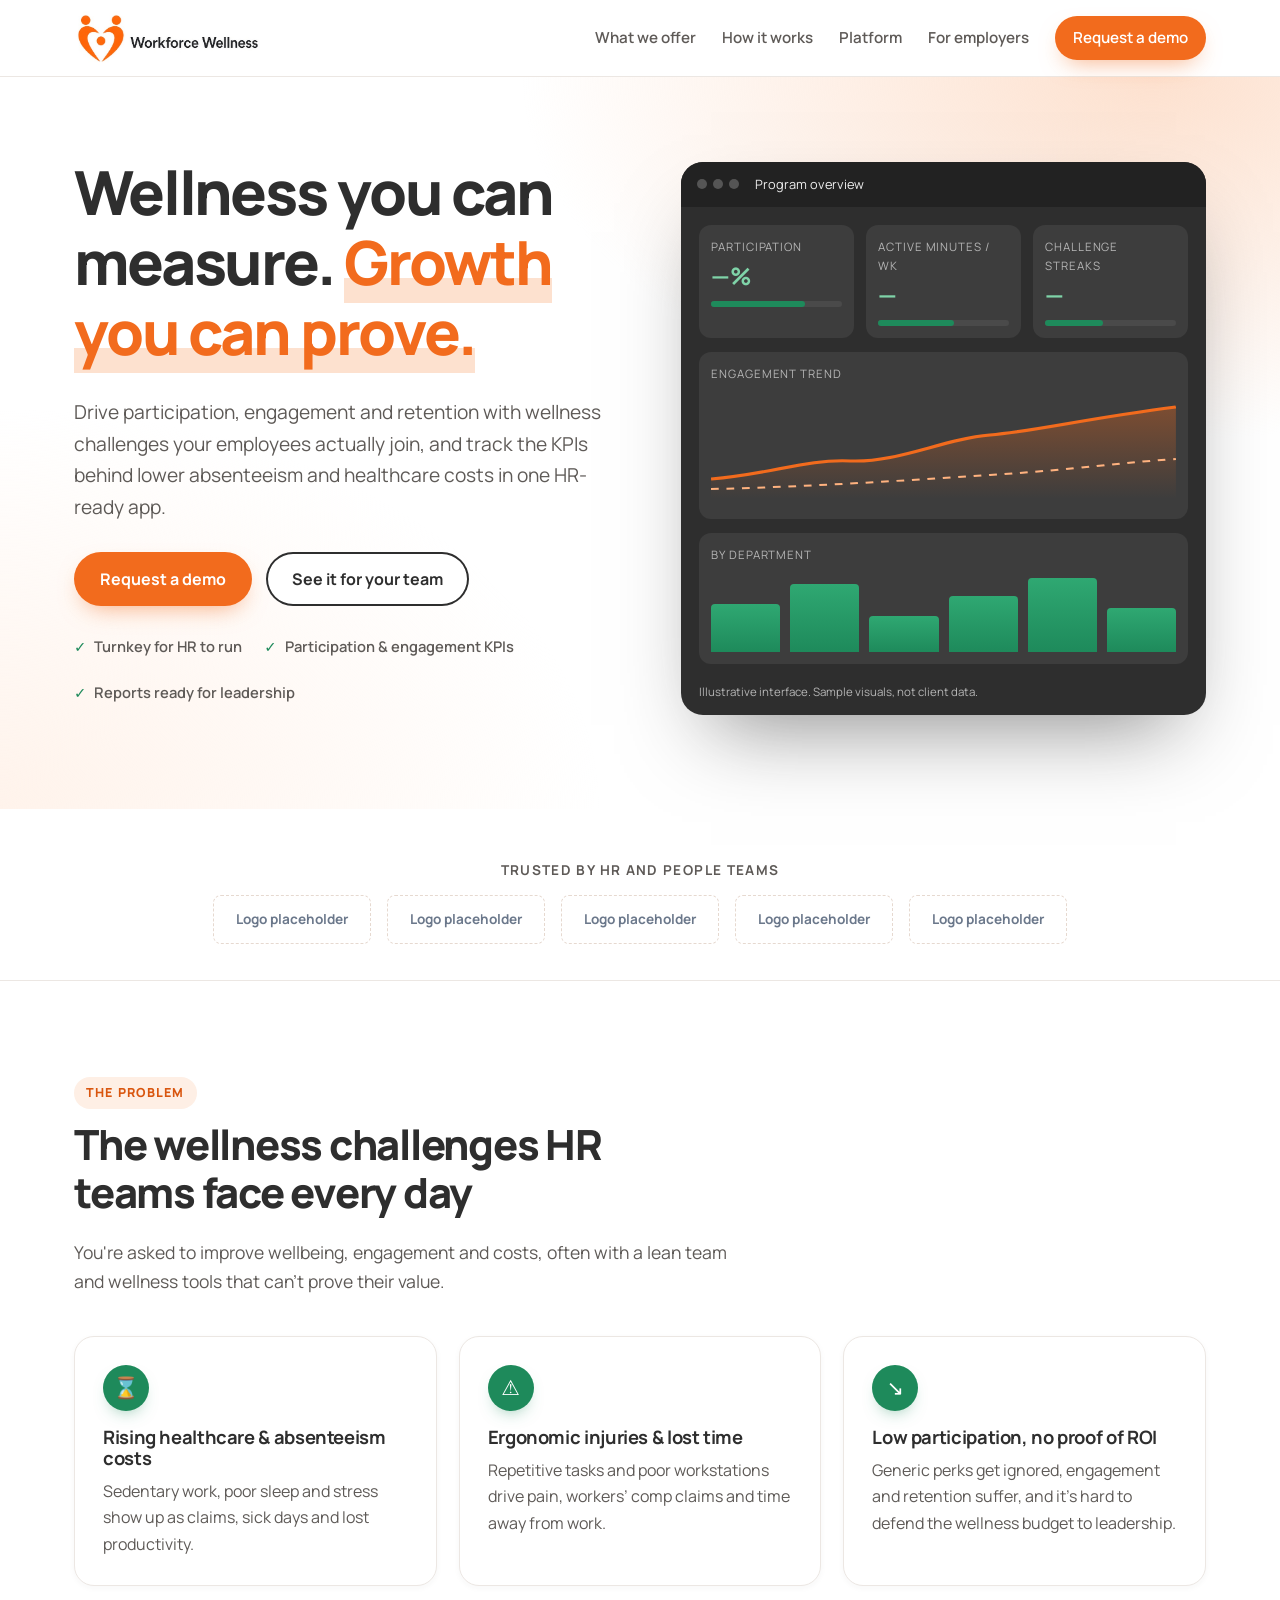
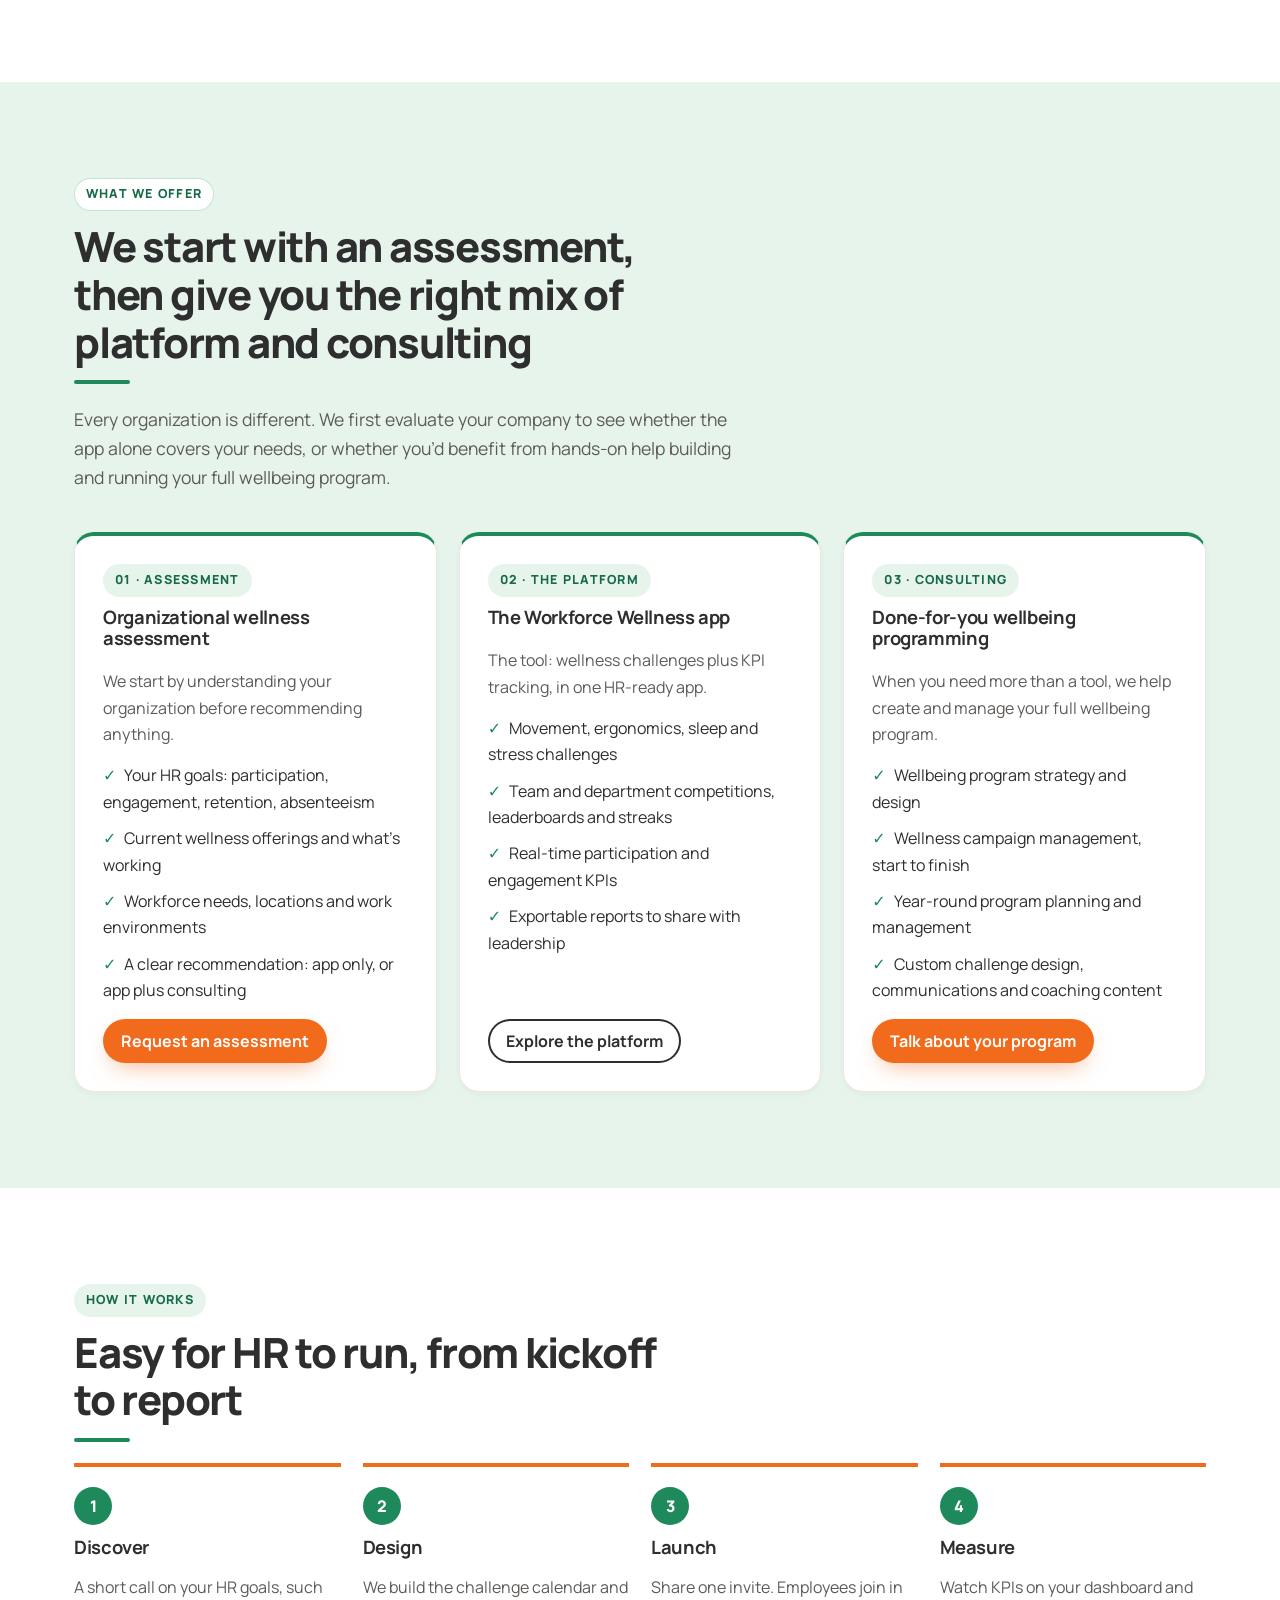
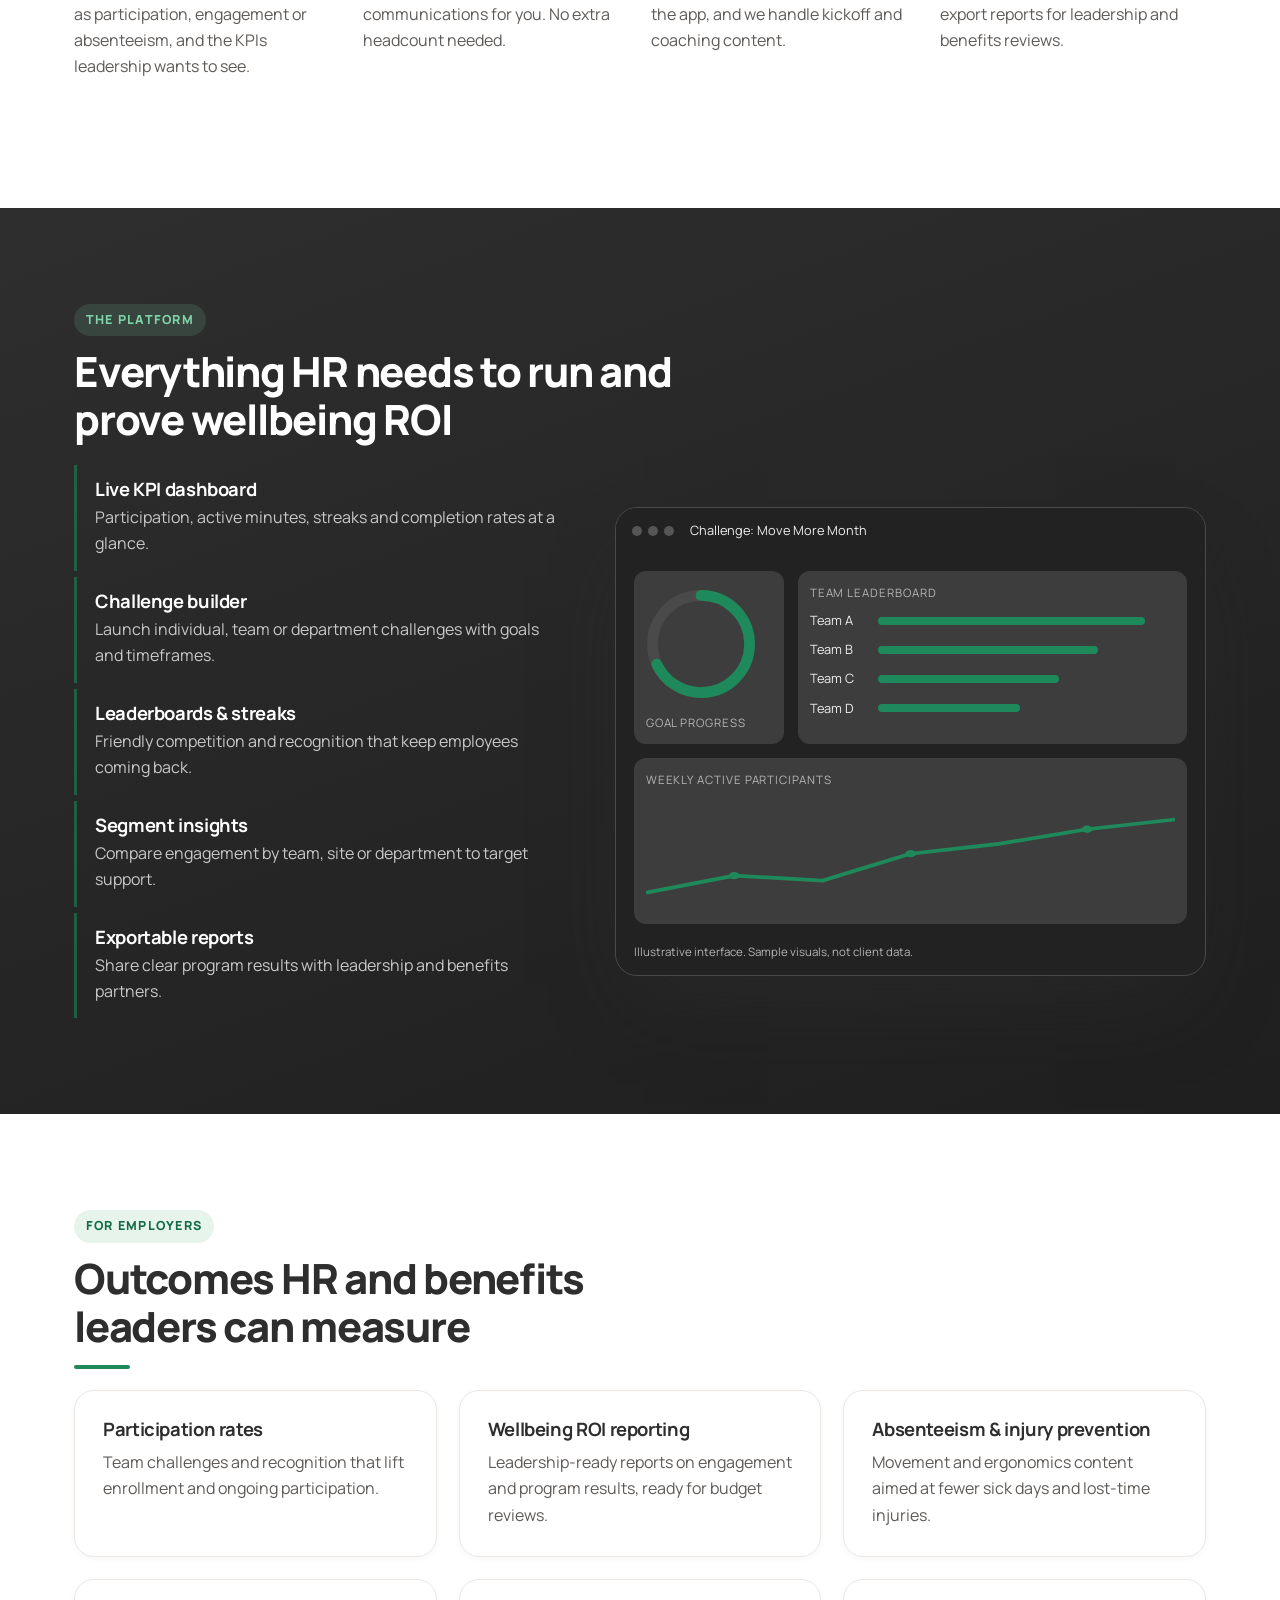
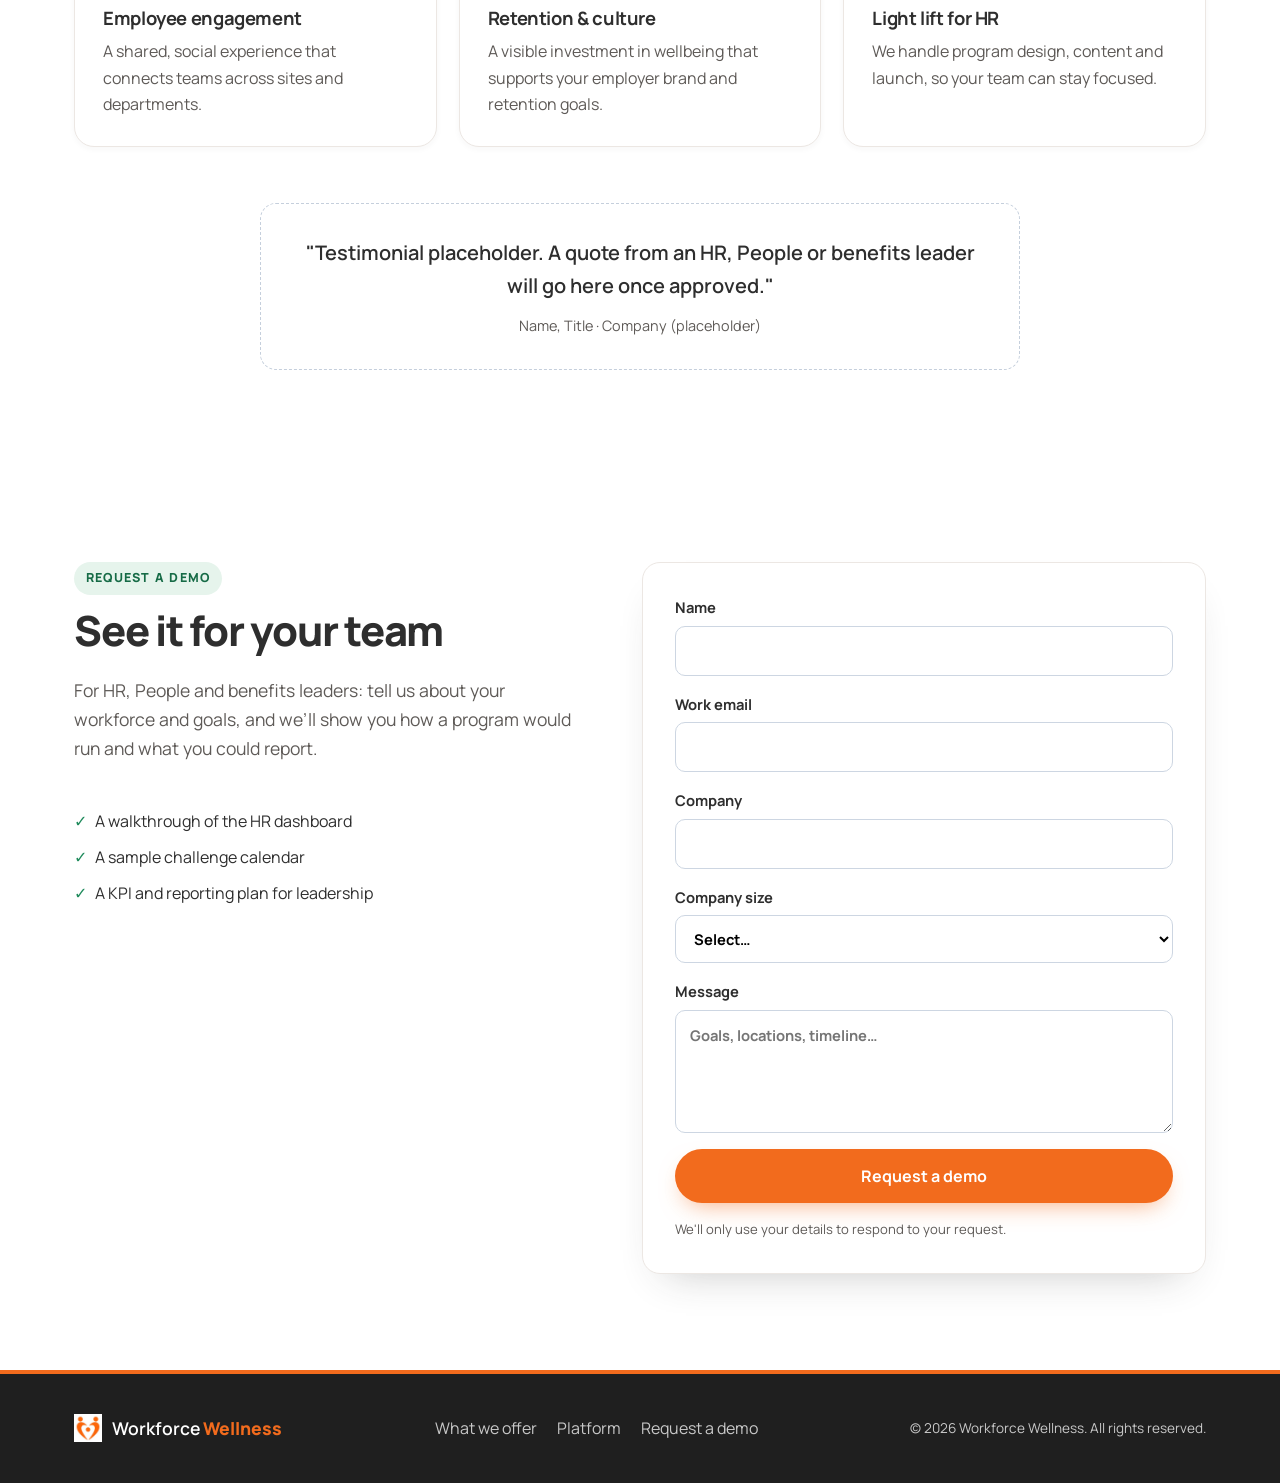
==== index.html @ 91026d78 "Remove 'Built for HR and People teams' text" ====
<!doctype html>
<html lang="en">
<head>
<meta charset="utf-8">
<meta name="robots" content="noindex,nofollow">
<meta name="viewport" content="width=device-width,initial-scale=1">
<title>Workforce Wellness | Corporate Wellness Challenges &amp; KPI Tracking</title>
<meta name="description" content="Wellness challenges that drive participation and engagement, plus an app to report wellbeing ROI to leadership.">
<link rel="canonical" href="https://workforcewellness.co/">
<meta property="og:type" content="website">
<meta property="og:title" content="Workforce Wellness | Corporate Wellness Challenges & KPI Tracking">
<meta property="og:description" content="Drive participation and report wellbeing ROI.">
<meta property="og:url" content="https://workforcewellness.co/">
<meta property="og:image" content="https://workforcewellness.co/img/og.png">
<meta name="twitter:card" content="summary_large_image">
<meta name="theme-color" content="#0B1F3A">
<link rel="icon" href="img/favicon-32.png" sizes="32x32">
<link rel="apple-touch-icon" href="img/ww-icon-512.png">
<link rel="preload" href="fonts/Manrope-var.woff2" as="font" type="font/woff2" crossorigin>
<link rel="stylesheet" href="css/style.css">
<script type="application/ld+json">{"@context":"https://schema.org","@type":"Organization","name":"Workforce Wellness","url":"https://workforcewellness.co/"}</script>
</head>
<body>
<a class="skip" href="#main">Skip to content</a>
<header class="nav">
  <div class="wrap nav-in">
    <a href="#top" class="brand" aria-label="Workforce Wellness home"><img class="brand-logo" src="img/ww-logo-horizontal.png" alt="Workforce Wellness" width="587" height="169"></a>
    <button class="menu-btn" aria-expanded="false" aria-controls="menu">Menu</button>
    <nav id="menu" aria-label="Primary">
      <a href="#solution">What we offer</a><a href="#how">How it works</a><a href="#platform">Platform</a><a href="#employers">For employers</a>
      <a href="#demo" class="btn btn-sm">Request a demo</a>
    </nav>
  </div>
</header>
<main id="main">
<section class="hero" id="top">
  <div class="wrap hero-in">
    <div>
      <h1>Wellness you can measure. <span>Growth you can prove.</span></h1>
      <p class="lead">Drive participation, engagement and retention with wellness challenges your employees actually join, and track the KPIs behind lower absenteeism and healthcare costs in one HR-ready app.</p>
      <div class="ctas"><a href="#demo" class="btn">Request a demo</a><a href="#platform" class="btn btn-ghost">See it for your team</a></div>
      <ul class="ticks"><li>Turnkey for HR to run</li><li>Participation &amp; engagement KPIs</li><li>Reports ready for leadership</li></ul>
    </div>
    <div class="mock" aria-hidden="true">
      <div class="mock-bar"><i></i><i></i><i></i><span>Program overview</span></div>
      <div class="mock-body">
        <div class="kpis">
          <div class="kpi"><small>Participation</small><strong>—%</strong><div class="meter"><b style="width:72%"></b></div></div>
          <div class="kpi"><small>Active minutes / wk</small><strong>—</strong><div class="meter"><b style="width:58%"></b></div></div>
          <div class="kpi"><small>Challenge streaks</small><strong>—</strong><div class="meter"><b style="width:44%"></b></div></div>
        </div>
        <div class="chart"><small>Engagement trend</small>
          <svg viewBox="0 0 300 110" preserveAspectRatio="none"><defs><linearGradient id="g" x1="0" x2="0" y1="0" y2="1"><stop offset="0" stop-color="#F26B1D" stop-opacity=".35"/><stop offset="1" stop-color="#F26B1D" stop-opacity="0"/></linearGradient></defs><path d="M0 90 C40 85 60 70 90 72 S150 50 180 46 240 30 300 18 V110 H0Z" fill="url(#g)"/><path d="M0 90 C40 85 60 70 90 72 S150 50 180 46 240 30 300 18" fill="none" stroke="#F26B1D" stroke-width="3"/><path d="M0 100 C60 98 120 92 180 86 S260 74 300 70" fill="none" stroke="#FFB27F" stroke-width="2" stroke-dasharray="5 5"/></svg>
        </div>
        <div class="bars"><small>By department</small><div><b style="height:60%"></b><b style="height:85%"></b><b style="height:45%"></b><b style="height:70%"></b><b style="height:92%"></b><b style="height:55%"></b></div></div>
      </div>
      <p class="mock-note">Illustrative interface. Sample visuals, not client data.</p>
    </div>
  </div>
</section>

<section class="logos" aria-label="Customer logos (placeholder)">
  <div class="wrap"><p>Trusted by HR and People teams</p>
    <ul><li>Logo placeholder</li><li>Logo placeholder</li><li>Logo placeholder</li><li>Logo placeholder</li><li>Logo placeholder</li></ul>
  </div>
</section>

<section class="sec" id="problem">
  <div class="wrap">
    <p class="eyebrow">The problem</p>
    <h2>The wellness challenges HR teams face every day</h2>
    <p class="sub">You're asked to improve wellbeing, engagement and costs, often with a lean team and wellness tools that can't prove their value.</p>
    <div class="grid3">
      <article class="card"><div class="ic" aria-hidden="true">⌛</div><h3>Rising healthcare &amp; absenteeism costs</h3><p>Sedentary work, poor sleep and stress show up as claims, sick days and lost productivity.</p></article>
      <article class="card"><div class="ic" aria-hidden="true">⚠</div><h3>Ergonomic injuries &amp; lost time</h3><p>Repetitive tasks and poor workstations drive pain, workers’ comp claims and time away from work.</p></article>
      <article class="card"><div class="ic" aria-hidden="true">↘</div><h3>Low participation, no proof of ROI</h3><p>Generic perks get ignored, engagement and retention suffer, and it’s hard to defend the wellness budget to leadership.</p></article>
    </div>
  </div>
</section>

<section class="sec alt" id="solution">
  <div class="wrap">
    <p class="eyebrow">What we offer</p>
    <h2>We start with an assessment, then give you the right mix of platform and consulting</h2>
    <p class="sub">Every organization is different. We first evaluate your company to see whether the app alone covers your needs, or whether you’d benefit from hands-on help building and running your full wellbeing program.</p>
    <div class="grid3 offer">
      <article class="card"><p class="eyebrow">01 &middot; Assessment</p><h3>Organizational wellness assessment</h3><p>We start by understanding your organization before recommending anything.</p><ul class="list"><li>Your HR goals: participation, engagement, retention, absenteeism</li><li>Current wellness offerings and what’s working</li><li>Workforce needs, locations and work environments</li><li>A clear recommendation: app only, or app plus consulting</li></ul><a href="#demo" class="btn btn-sm">Request an assessment</a></article>
      <article class="card"><p class="eyebrow">02 &middot; The platform</p><h3>The Workforce Wellness app</h3><p>The tool: wellness challenges plus KPI tracking, in one HR-ready app.</p><ul class="list"><li>Movement, ergonomics, sleep and stress challenges</li><li>Team and department competitions, leaderboards and streaks</li><li>Real-time participation and engagement KPIs</li><li>Exportable reports to share with leadership</li></ul><a href="#platform" class="btn btn-ghost btn-sm">Explore the platform</a></article>
      <article class="card"><p class="eyebrow">03 &middot; Consulting</p><h3>Done-for-you wellbeing programming</h3><p>When you need more than a tool, we help create and manage your full wellbeing program.</p><ul class="list"><li>Wellbeing program strategy and design</li><li>Wellness campaign management, start to finish</li><li>Year-round program planning and management</li><li>Custom challenge design, communications and coaching content</li></ul><a href="#demo" class="btn btn-sm">Talk about your program</a></article>
    </div>
  </div>
</section>

<section class="sec" id="how">
  <div class="wrap">
    <p class="eyebrow">How it works</p>
    <h2>Easy for HR to run, from kickoff to report</h2>
    <ol class="steps">
      <li><span>1</span><h3>Discover</h3><p>A short call on your HR goals, such as participation, engagement or absenteeism, and the KPIs leadership wants to see.</p></li>
      <li><span>2</span><h3>Design</h3><p>We build the challenge calendar and communications for you. No extra headcount needed.</p></li>
      <li><span>3</span><h3>Launch</h3><p>Share one invite. Employees join in the app, and we handle kickoff and coaching content.</p></li>
      <li><span>4</span><h3>Measure</h3><p>Watch KPIs on your dashboard and export reports for leadership and benefits reviews.</p></li>
    </ol>
  </div>
</section>

<section class="sec dark" id="platform">
  <div class="wrap">
    <p class="eyebrow">The platform</p>
    <h2>Everything HR needs to run and prove wellbeing ROI</h2>
    <div class="feat">
      <div class="feat-list">
        <article><h3>Live KPI dashboard</h3><p>Participation, active minutes, streaks and completion rates at a glance.</p></article>
        <article><h3>Challenge builder</h3><p>Launch individual, team or department challenges with goals and timeframes.</p></article>
        <article><h3>Leaderboards &amp; streaks</h3><p>Friendly competition and recognition that keep employees coming back.</p></article>
        <article><h3>Segment insights</h3><p>Compare engagement by team, site or department to target support.</p></article>
        <article><h3>Exportable reports</h3><p>Share clear program results with leadership and benefits partners.</p></article>
      </div>
      <div class="mock mock-lg" aria-hidden="true">
        <div class="mock-bar"><i></i><i></i><i></i><span>Challenge: Move More Month</span></div>
        <div class="mock-body">
          <div class="ring-row">
            <div class="ring"><svg viewBox="0 0 36 36"><circle cx="18" cy="18" r="15.9" fill="none" stroke="#4A4A4A" stroke-width="3.5"/><circle cx="18" cy="18" r="15.9" fill="none" stroke="#1E8A5B" stroke-width="3.5" stroke-dasharray="68 100" transform="rotate(-90 18 18)" stroke-linecap="round"/></svg><small>Goal progress</small></div>
            <div class="lb"><small>Team leaderboard</small>
              <div class="lb-r"><span>Team A</span><b style="width:90%"></b></div>
              <div class="lb-r"><span>Team B</span><b style="width:74%"></b></div>
              <div class="lb-r"><span>Team C</span><b style="width:61%"></b></div>
              <div class="lb-r"><span>Team D</span><b style="width:48%"></b></div>
            </div>
          </div>
          <div class="chart"><small>Weekly active participants</small>
            <svg viewBox="0 0 300 90" preserveAspectRatio="none"><path d="M0 80 L50 66 L100 70 L150 48 L200 40 L250 28 L300 20" fill="none" stroke="#1E8A5B" stroke-width="3"/><g fill="#1E8A5B"><circle cx="50" cy="66" r="3"/><circle cx="150" cy="48" r="3"/><circle cx="250" cy="28" r="3"/></g></svg>
          </div>
        </div>
        <p class="mock-note">Illustrative interface. Sample visuals, not client data.</p>
      </div>
    </div>
  </div>
</section>

<section class="sec" id="employers">
  <div class="wrap">
    <p class="eyebrow">For employers</p>
    <h2>Outcomes HR and benefits leaders can measure</h2>
    <div class="grid3">
      <article class="card"><h3>Participation rates</h3><p>Team challenges and recognition that lift enrollment and ongoing participation.</p></article>
      <article class="card"><h3>Wellbeing ROI reporting</h3><p>Leadership-ready reports on engagement and program results, ready for budget reviews.</p></article>
      <article class="card"><h3>Absenteeism &amp; injury prevention</h3><p>Movement and ergonomics content aimed at fewer sick days and lost-time injuries.</p></article>
      <article class="card"><h3>Employee engagement</h3><p>A shared, social experience that connects teams across sites and departments.</p></article>
      <article class="card"><h3>Retention &amp; culture</h3><p>A visible investment in wellbeing that supports your employer brand and retention goals.</p></article>
      <article class="card"><h3>Light lift for HR</h3><p>We handle program design, content and launch, so your team can stay focused.</p></article>
    </div>
    <figure class="quote">
      <blockquote>"Testimonial placeholder. A quote from an HR, People or benefits leader will go here once approved."</blockquote>
      <figcaption>Name, Title · Company (placeholder)</figcaption>
    </figure>
  </div>
</section>

<section class="sec" id="demo">
  <div class="wrap split">
    <div>
      <p class="eyebrow">Request a demo</p>
      <h2>See it for your team</h2>
      <p class="sub">For HR, People and benefits leaders: tell us about your workforce and goals, and we’ll show you how a program would run and what you could report.</p>
      <ul class="list"><li>A walkthrough of the HR dashboard</li><li>A sample challenge calendar</li><li>A KPI and reporting plan for leadership</li></ul>
    </div>
    <form class="form" action="https://formsubmit.co/workforcewellness.co@gmail.com" method="POST">
      <input type="hidden" name="_subject" value="Workforce Wellness demo request">
      <input type="hidden" name="_template" value="table">
      <input type="hidden" name="_next" value="https://workforcewellness.co/thanks.html">
      <input type="hidden" name="_captcha" value="true">
      <input type="text" name="_honey" class="hp" tabindex="-1" autocomplete="off" aria-hidden="true">
      <label>Name<input name="name" required autocomplete="name"></label>
      <label>Work email<input type="email" name="email" required autocomplete="email"></label>
      <label>Company<input name="company" required autocomplete="organization"></label>
      <label>Company size<select name="company_size" required>
        <option value="">Select…</option><option>1–249 employees</option><option>250–999 employees</option><option>1,000–4,999 employees</option><option>5,000–9,999 employees</option><option>10,000+ employees</option></select></label>
      <label>Message<textarea name="message" rows="4" placeholder="Goals, locations, timeline…"></textarea></label>
      <button class="btn" type="submit">Request a demo</button>
      <p class="fine">We'll only use your details to respond to your request.</p>
    </form>
  </div>
</section>
</main>
<footer class="foot">
  <div class="wrap foot-in">
    <a href="#top" class="brand"><img src="img/ww-icon-512.png" alt="" width="28" height="28"><span>Workforce<b>Wellness</b></span></a>
    <nav aria-label="Footer"><a href="#solution">What we offer</a><a href="#platform">Platform</a><a href="#demo">Request a demo</a></nav>
    <p>© 2026 Workforce Wellness. All rights reserved.</p>
  </div>
</footer>
<script src="js/main.js" defer></script>
</body>
</html>
---- css/style.css ----
@font-face{font-family:"Manrope";src:url("../fonts/Manrope-var.woff2") format("woff2");font-weight:200 800;font-display:swap}
:root{--navy:#2E2E2E;--navy2:#3D3D3D;--green:#F26B1D;--green-d:#D9560F;--ink:#2E2E2E;--mut:#5A6678;--bg:#F6F8FB;--line:#E3E8EF}
*{box-sizing:border-box}html{scroll-behavior:smooth;scroll-padding-top:80px}
body{margin:0;font:16px/1.65 Manrope,system-ui,sans-serif;color:var(--ink);background:#fff}
img{max-width:100%;height:auto;display:block}a{color:inherit}
h1,h2,h3{line-height:1.15;letter-spacing:-.02em;margin:0 0 .5em}
h1{font-size:clamp(2.3rem,5vw,3.8rem);font-weight:800}h1 span{color:var(--green-d)}
h2{font-size:clamp(1.8rem,3.4vw,2.6rem);font-weight:800;max-width:22ch}h3{font-size:1.15rem;font-weight:700}
.wrap{max-width:1180px;margin:0 auto;padding:0 24px}
.skip{position:absolute;left:-999px}.skip:focus{left:12px;top:12px;z-index:99;background:#fff;padding:8px}
:focus-visible{outline:3px solid var(--green);outline-offset:2px}
.draft{background:#FFE58A;color:#3a2e00;text-align:center;font-size:.85rem;font-weight:700;padding:6px}
.nav{position:sticky;top:0;z-index:50;background:rgba(255,255,255,.92);backdrop-filter:blur(8px);border-bottom:1px solid var(--line)}
.nav-in{display:flex;align-items:center;justify-content:space-between;height:68px}
.brand{display:flex;gap:10px;align-items:center;text-decoration:none;font-weight:600;font-size:1.1rem}.brand b{color:var(--green-d);font-weight:800;margin-left:2px}
nav#menu{display:flex;gap:26px;align-items:center}nav#menu a{text-decoration:none;font-weight:600;font-size:.95rem;color:var(--mut)}nav#menu a:hover{color:var(--navy)}
nav#menu a.btn{color:#fff}
.menu-btn{display:none;border:1px solid var(--line);background:#fff;border-radius:8px;padding:8px 14px;font:inherit;font-weight:700}
.btn{display:inline-block;background:var(--navy);color:#fff;text-decoration:none;font-weight:700;padding:14px 26px;border-radius:10px;border:0;cursor:pointer;font:inherit;font-weight:700;transition:transform .2s,background .2s}
.btn:hover{background:var(--navy2);transform:translateY(-1px)}.btn-sm{padding:9px 18px}
.btn-ghost{background:transparent;color:var(--navy);box-shadow:inset 0 0 0 2px var(--line)}.btn-ghost:hover{background:var(--bg)}
.eyebrow{text-transform:uppercase;letter-spacing:.14em;font-size:.78rem;font-weight:800;color:var(--green-d);margin:0 0 12px}
.lead{font-size:1.2rem;color:var(--mut);max-width:52ch}.sub{font-size:1.1rem;color:var(--mut);max-width:62ch;margin-bottom:40px}
.hero{background:radial-gradient(1000px 500px at 85% 10%,#FEEFE5,transparent),linear-gradient(#fff,var(--bg));padding:80px 0 90px}
.hero-in{display:grid;grid-template-columns:1.05fr 1fr;gap:56px;align-items:center}
.ctas{display:flex;gap:14px;flex-wrap:wrap;margin:28px 0}
.ticks{list-style:none;padding:0;display:flex;gap:22px;flex-wrap:wrap;color:var(--mut);font-size:.92rem;font-weight:600}
.ticks li::before,.list li::before{content:"✓";color:var(--green-d);font-weight:800;margin-right:8px}
.mock{background:var(--navy);border-radius:18px;box-shadow:0 30px 60px -20px rgba(46,46,46,.45);color:#EDEDED;overflow:hidden}
.mock-bar{display:flex;gap:6px;align-items:center;padding:12px 16px;background:#222222;font-size:.8rem}.mock-bar i{width:10px;height:10px;border-radius:50%;background:#555555}.mock-bar span{margin-left:10px}
.mock-body{padding:18px;display:grid;gap:14px}.mock small{font-size:.72rem;text-transform:uppercase;letter-spacing:.08em;color:#B5B5B5;display:block}
.kpis{display:grid;grid-template-columns:repeat(3,1fr);gap:12px}.kpi,.chart,.bars,.lb,.ring{background:var(--navy2);border-radius:12px;padding:12px}
.kpi strong{font-size:1.5rem;color:#fff;display:block}.meter{height:6px;background:#4A4A4A;border-radius:4px;margin-top:6px}.meter b{display:block;height:100%;background:var(--green);border-radius:4px}
.chart svg{width:100%;height:110px;margin-top:6px}
.bars>div{display:flex;align-items:flex-end;gap:10px;height:80px;margin-top:8px}.bars b{flex:1;background:linear-gradient(var(--green),#C24E0E);border-radius:4px 4px 0 0}
.mock-note{font-size:.72rem;color:#B5B5B5;margin:0;padding:0 18px 14px}
.logos{padding:36px 0;border-bottom:1px solid var(--line)}.logos p{text-align:center;color:var(--mut);font-size:.85rem;font-weight:700;text-transform:uppercase;letter-spacing:.1em}
.logos ul{list-style:none;padding:0;display:flex;justify-content:center;gap:16px;flex-wrap:wrap;margin:0}.logos li{border:1.5px dashed #c5cfdc;color:#6b788b;border-radius:8px;padding:12px 22px;font-size:.85rem;font-weight:700}
.sec{padding:96px 0}.alt{background:var(--bg)}.dark{background:var(--navy);color:#F2F2F2}.dark .eyebrow{color:var(--green)}.dark h2{color:#fff}
.grid3{display:grid;grid-template-columns:repeat(3,1fr);gap:22px}
.card{background:#fff;border:1px solid var(--line);border-radius:16px;padding:28px;box-shadow:0 2px 6px rgba(46,46,46,.04)}.card p{color:var(--mut);margin:0}
.ic{width:46px;height:46px;border-radius:12px;background:#FEEFE5;color:var(--green-d);display:grid;place-items:center;font-size:1.3rem;margin-bottom:16px}
.split{display:grid;grid-template-columns:1fr 1.1fr;gap:56px;align-items:start}
.duo{display:grid;gap:20px}.list{list-style:none;padding:0;margin:0}.list li{padding:5px 0}
.steps{list-style:none;padding:0;display:grid;grid-template-columns:repeat(4,1fr);gap:22px;counter-reset:s}
.steps li{border-top:3px solid var(--green);padding-top:20px}.steps span{display:inline-grid;place-items:center;width:38px;height:38px;border-radius:50%;background:var(--navy);color:#fff;font-weight:800;margin-bottom:12px}.steps p{color:var(--mut)}
.feat{display:grid;grid-template-columns:1fr 1.2fr;gap:48px;align-items:center}
.feat-list{display:grid;gap:6px}.feat-list article{padding:14px 0 14px 18px;border-left:3px solid #4A4A4A}.feat-list article:hover{border-color:var(--green)}.feat-list h3{color:#fff;margin:0 0 4px}.feat-list p{margin:0;color:#C8C8C8}
.mock-lg{background:#222222;border:1px solid #4A4A4A}
.ring-row{display:grid;grid-template-columns:150px 1fr;gap:14px}.ring svg{width:100%;max-width:110px;margin:6px auto}
.lb-r{display:grid;grid-template-columns:60px 1fr;gap:8px;align-items:center;font-size:.8rem;margin-top:8px}.lb-r b{height:8px;background:var(--green);border-radius:4px;display:block}
.quote{margin:56px auto 0;max-width:760px;text-align:center;border:1.5px dashed #c5cfdc;border-radius:16px;padding:32px}
.quote blockquote{margin:0 0 12px;font-size:1.25rem;font-weight:600}.quote figcaption{color:var(--mut);font-size:.9rem}
.about{display:grid;grid-template-columns:380px 1fr;gap:56px;align-items:center}.about img{border-radius:18px;box-shadow:0 20px 40px -20px rgba(46,46,46,.4)}
.role{font-weight:700;color:var(--green-d)}
.creds{list-style:none;padding:0;display:flex;flex-wrap:wrap;gap:8px;margin-top:20px}.creds li{background:#fff;border:1px solid var(--line);border-radius:999px;padding:6px 14px;font-size:.82rem;font-weight:700;color:var(--navy)}
.form{background:#fff;border:1px solid var(--line);border-radius:18px;padding:32px;display:grid;gap:16px;box-shadow:0 20px 40px -24px rgba(46,46,46,.3)}
.form label{display:grid;gap:6px;font-weight:700;font-size:.92rem}
.form input,.form select,.form textarea{font:inherit;padding:12px 14px;border:1.5px solid #cdd6e2;border-radius:10px;background:#fff}
.form input:focus,.form select:focus,.form textarea:focus{border-color:var(--green-d);outline:none;box-shadow:0 0 0 3px rgba(242,107,29,.25)}
.hp{position:absolute;left:-9999px}.fine{font-size:.82rem;color:var(--mut);margin:0}
.foot{background:#222222;color:#C8C8C8;padding:40px 0}.foot-in{display:flex;flex-wrap:wrap;gap:24px;justify-content:space-between;align-items:center}
.foot .brand{color:#fff}.foot .brand b{color:var(--green)}.foot nav{display:flex;gap:20px}.foot nav a{text-decoration:none}.foot p{margin:0;font-size:.85rem}
@media (max-width:960px){.hero-in,.split,.feat,.about{grid-template-columns:1fr}.grid3{grid-template-columns:1fr 1fr}.steps{grid-template-columns:1fr 1fr}.about img{max-width:340px}
.menu-btn{display:block}nav#menu{display:none;position:absolute;top:68px;left:0;right:0;background:#fff;flex-direction:column;padding:20px;border-bottom:1px solid var(--line)}nav#menu.open{display:flex}}
@media (max-width:600px){.grid3,.steps{grid-template-columns:1fr}.sec{padding:68px 0}.hero{padding:52px 0 64px}.kpis{grid-template-columns:1fr 1fr 1fr}.kpi strong{font-size:1.1rem}.ring-row{grid-template-columns:1fr}}
@media (prefers-reduced-motion:reduce){html{scroll-behavior:auto}*{transition:none!important;animation:none!important}}
#solution .duo{margin-top:28px}@media(min-width:820px){#solution .duo{grid-template-columns:1fr 1fr}}
#solution .duo .card{display:flex;flex-direction:column;gap:10px}#solution .duo .card .btn{align-self:flex-start;margin-top:auto}
#solution .duo .card .eyebrow{margin:0}
#solution .offer{margin-top:28px}#solution .offer .card{display:flex;flex-direction:column;gap:10px}#solution .offer .card .btn{align-self:flex-start;margin-top:auto}#solution .offer .card .eyebrow{margin:0}
.brand-logo{height:44px;width:auto;max-width:60vw}@media(max-width:600px){.brand-logo{height:36px}}
/* ---- Rebrand preview: orange + charcoal + white ---- */
:root{--line:#ECE7E3;--bg:#FBF8F6;--mut:#5E5A57}
h1{letter-spacing:-.035em}h1 span{color:var(--green);background:linear-gradient(transparent 70%,#FDE1CF 70%)}
h2{letter-spacing:-.03em}
.nav{background:rgba(255,255,255,.96);border-bottom:1px solid var(--line)}.nav-in{height:76px}
nav#menu a:hover{color:var(--green-d)}
.btn{background:var(--green);border-radius:999px;box-shadow:0 10px 24px -10px rgba(242,107,29,.6)}
.btn:hover{background:var(--green-d)}
.btn-ghost{background:#fff;color:var(--navy);box-shadow:inset 0 0 0 2px var(--navy)}.btn-ghost:hover{background:var(--navy);color:#fff}
.eyebrow{display:inline-block;background:#FEEFE5;color:var(--green-d);padding:6px 12px;border-radius:999px;letter-spacing:.1em}
.dark .eyebrow{background:rgba(242,107,29,.15);color:#FF9A5C}
.hero{background:radial-gradient(900px 520px at 90% 0%,#FDE1CF,transparent 70%),radial-gradient(600px 400px at 0% 100%,#FFF3EB,transparent),#fff}
.mock{border-radius:22px;box-shadow:0 40px 80px -30px rgba(46,46,46,.55)}
.card{border-radius:20px;border-color:var(--line);transition:transform .2s,box-shadow .2s}
.card:hover{transform:translateY(-3px);box-shadow:0 20px 40px -24px rgba(242,107,29,.45);border-color:#F8C7A8}
.ic{border-radius:50%;background:var(--green);color:#fff}
.steps li{border-top:4px solid var(--green)}.steps span{background:var(--green)}
.dark{background:linear-gradient(160deg,#2E2E2E,#1F1F1F)}
.alt{background:var(--bg)}
.logos li{border-color:#E6D9D0}
.foot{background:#1F1F1F;border-top:4px solid var(--green)}
.brand-logo{height:54px}@media(max-width:600px){.brand-logo{height:42px}}
/* Secondary accent: green #1E8A5B (positive/progress cues). Orange remains primary. */
:root{--ok:#1E8A5B;--ok-d:#166B46;--ok-l:#E6F4EC}
.ticks li::before,.list li::before{color:var(--ok)}
.meter b{background:var(--ok)}
.bars b{background:linear-gradient(#2FA872,var(--ok))}
.lb-r b{background:var(--ok)}
.kpi strong{color:#7FD3A8}
#solution .ic{background:var(--ok);color:#fff}
.feat-list article:hover{border-color:var(--ok)}
#demo .eyebrow{background:var(--ok-l);color:var(--ok-d)}
#demo .list li::before,#demo .ticks li::before{color:var(--ok)}
/* Green pass 2: stronger secondary presence. Orange still leads all CTAs. */
#solution{background:var(--ok-l)}
#solution .card{border-top:4px solid var(--ok)}
#solution>.wrap>.eyebrow,#how .eyebrow,#employers .eyebrow{background:#fff;color:var(--ok-d);box-shadow:inset 0 0 0 1px rgba(30,138,91,.25)}
#how .eyebrow,#employers .eyebrow{background:var(--ok-l);box-shadow:none}
#solution .card .eyebrow{background:var(--ok-l);color:var(--ok-d)}
#solution h2::after,#how h2::after,#employers h2::after{content:"";display:block;width:56px;height:4px;border-radius:2px;background:var(--ok);margin-top:14px}
#platform .eyebrow{background:rgba(127,211,168,.14);color:#7FD3A8}
.btn-ghost:hover{border-color:var(--ok);color:var(--ok-d)}
#platform .btn-ghost:hover{color:#7FD3A8}
main p a:not(.btn),footer a:not(.btn){text-decoration-color:var(--ok);text-underline-offset:3px}
main p a:not(.btn):hover,footer a:not(.btn):hover{color:var(--ok-d)}
#solution .offer .card .eyebrow{align-self:flex-start}
/* green icons */
.ic,#solution .ic{background:var(--ok);color:#fff;box-shadow:0 8px 18px -10px rgba(30,138,91,.7)}
.steps span{background:var(--ok);color:#fff}
.feat-list article{border-left-color:rgba(30,138,91,.55)}
svg.icon,.icon{color:var(--ok);fill:currentColor}
/* Green pass 4: every interactive state turns green. Resting look unchanged. */
a,button,.btn,.card,nav#menu a,.menu-btn{transition:background-color .22s ease,color .22s ease,border-color .22s ease,box-shadow .22s ease,transform .22s ease,text-decoration-color .22s ease}
.btn:hover,.btn:focus-visible{background:var(--ok);color:#fff;box-shadow:0 12px 28px -10px rgba(30,138,91,.65);transform:translateY(-1px)}
.btn:active{background:var(--ok-d);color:#fff;transform:translateY(0);box-shadow:0 6px 14px -8px rgba(30,138,91,.7)}
.btn-ghost:hover,.btn-ghost:focus-visible{background:#fff;color:var(--ok);box-shadow:inset 0 0 0 2px var(--ok),0 10px 24px -14px rgba(30,138,91,.5)}
.btn-ghost:active{background:var(--ok-l);color:var(--ok-d);box-shadow:inset 0 0 0 2px var(--ok-d)}
#platform .btn-ghost:hover,#platform .btn-ghost:focus-visible{background:transparent;color:#7FD3A8;box-shadow:inset 0 0 0 2px #7FD3A8}
nav#menu a:not(.btn):hover,nav#menu a:not(.btn):focus-visible{color:var(--ok)}
nav#menu a:not(.btn):active{color:var(--ok-d)}
a:not(.btn):hover,a:not(.btn):focus-visible{color:var(--ok);text-decoration-color:var(--ok)}
a:not(.btn):active{color:var(--ok-d)}
.foot a:not(.btn):hover,.dark a:not(.btn):hover{color:#7FD3A8}
.menu-btn:hover,.menu-btn:focus-visible{color:var(--ok);border-color:var(--ok)}
.card:hover,.card:focus-within{border-color:var(--ok);box-shadow:0 20px 40px -24px rgba(30,138,91,.45)}
.form input:focus,.form select:focus,.form textarea:focus{border-color:var(--ok);box-shadow:0 0 0 3px rgba(30,138,91,.22)}
:focus-visible{outline-color:var(--ok)}
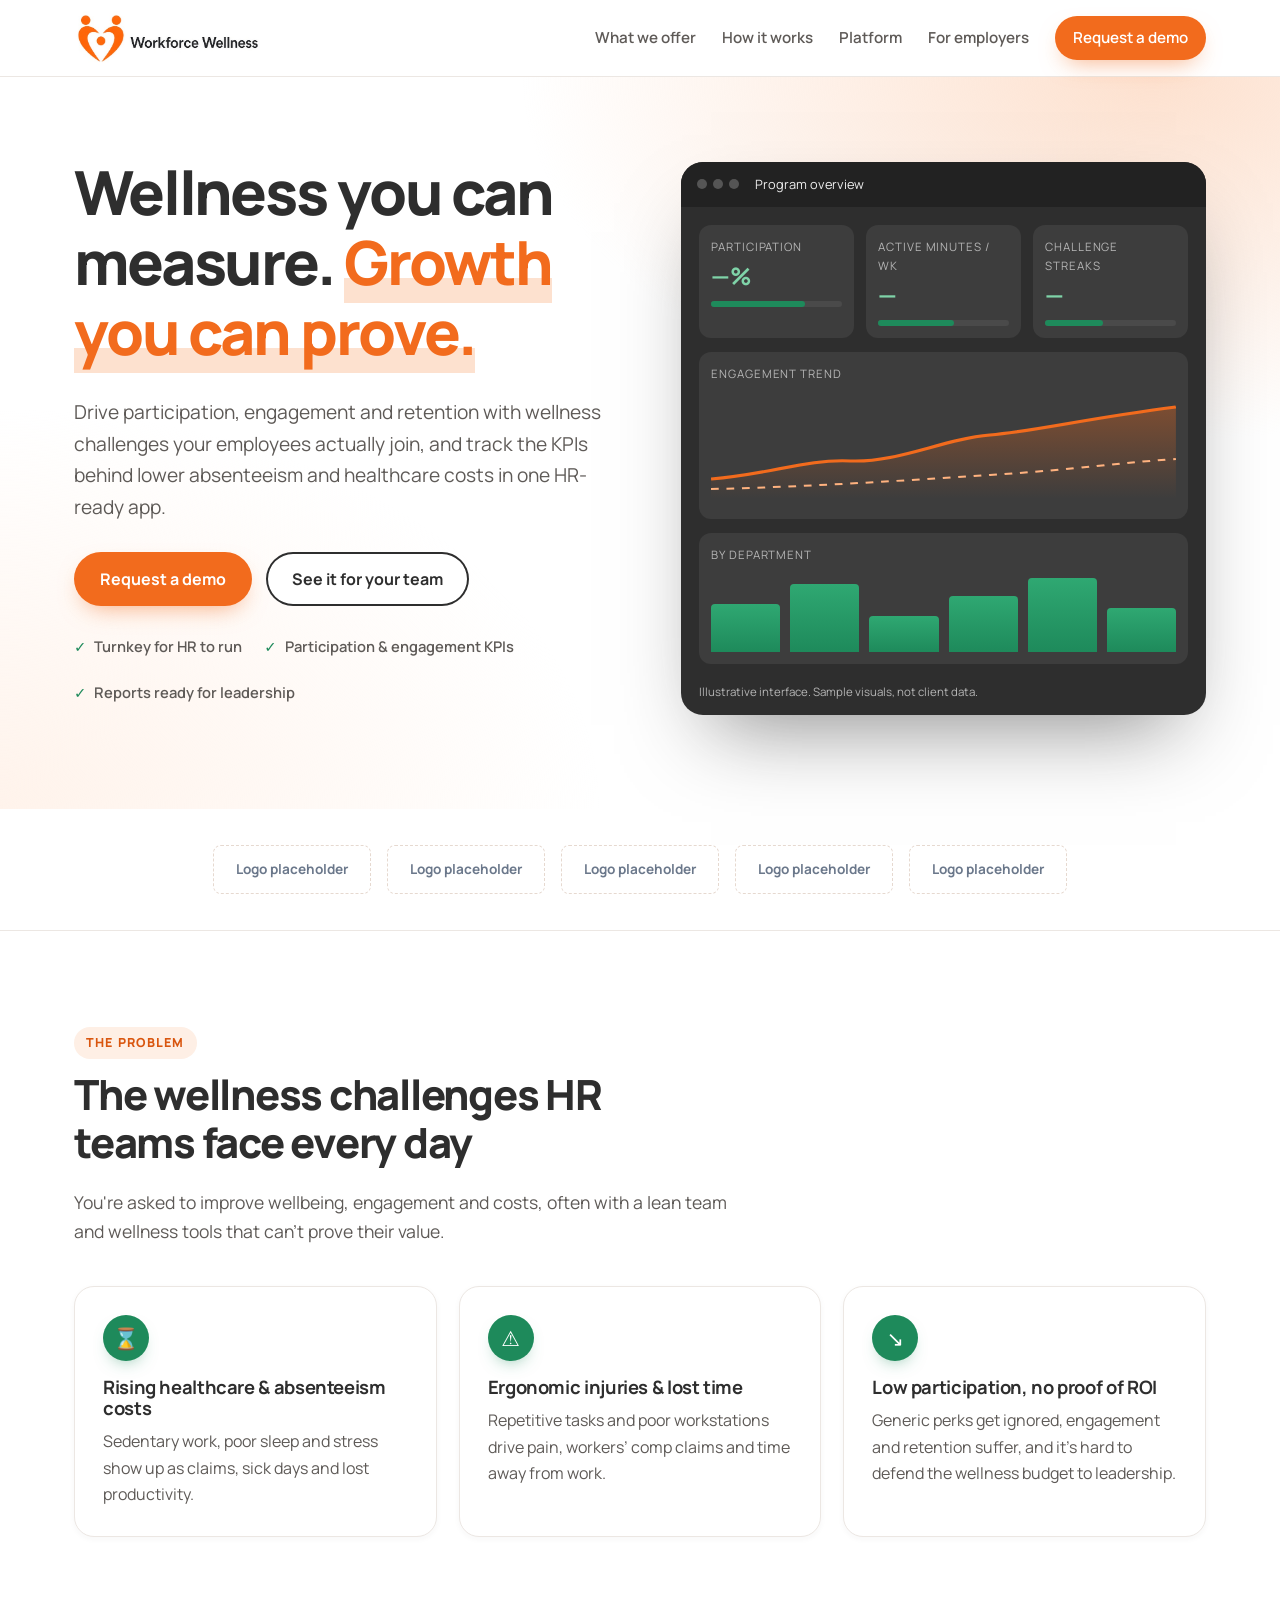
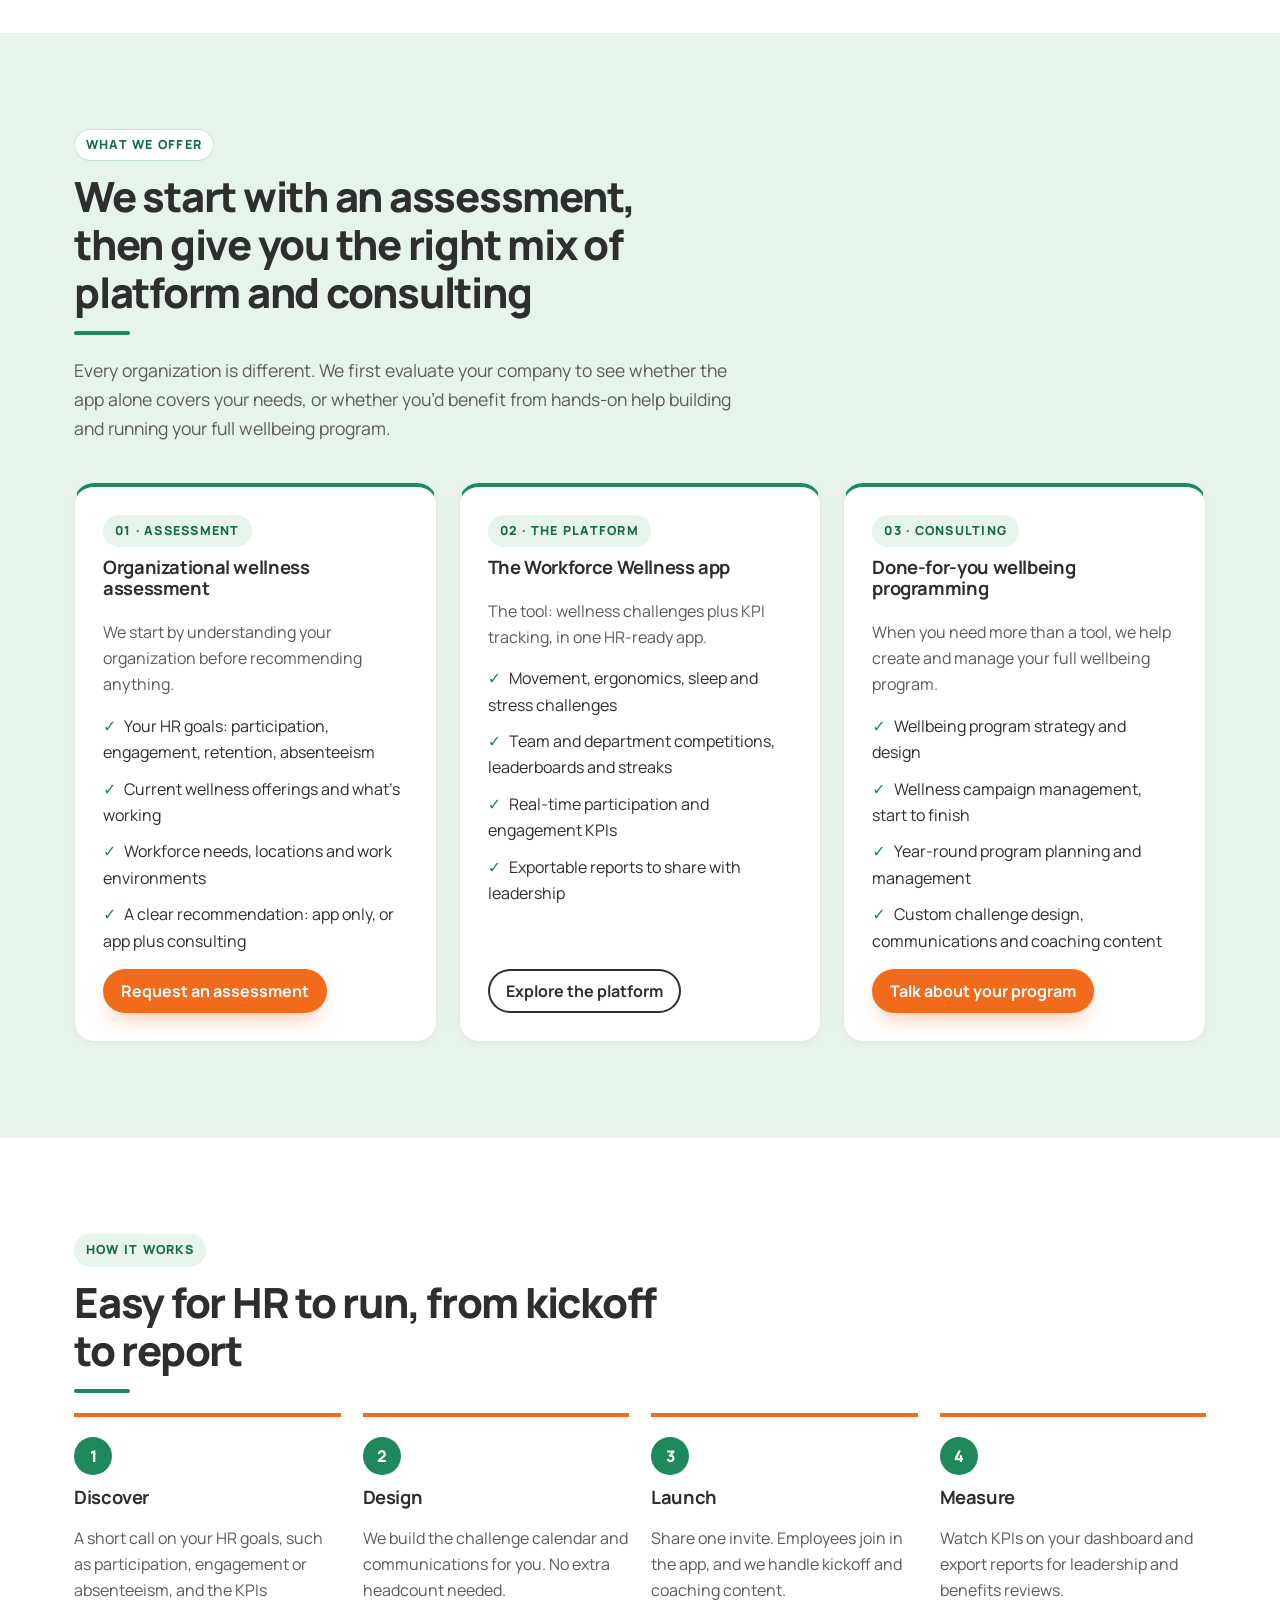
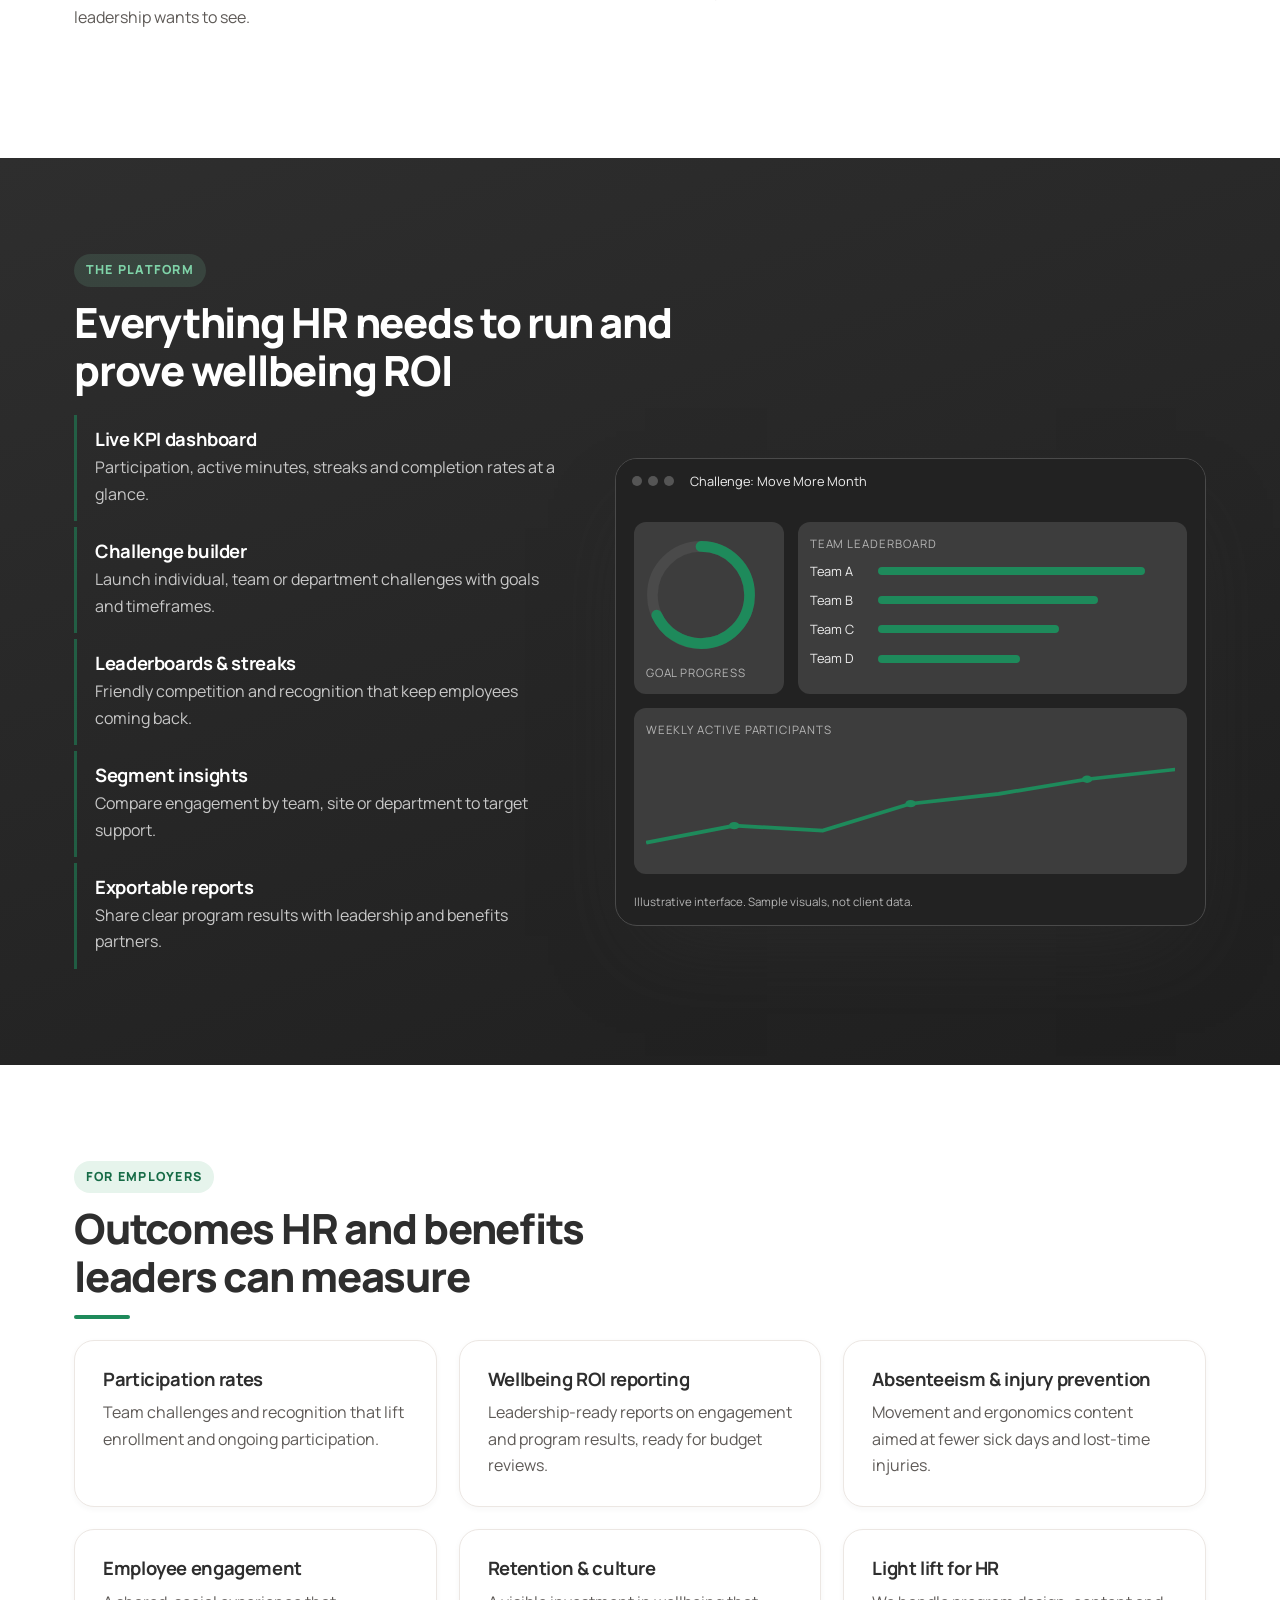
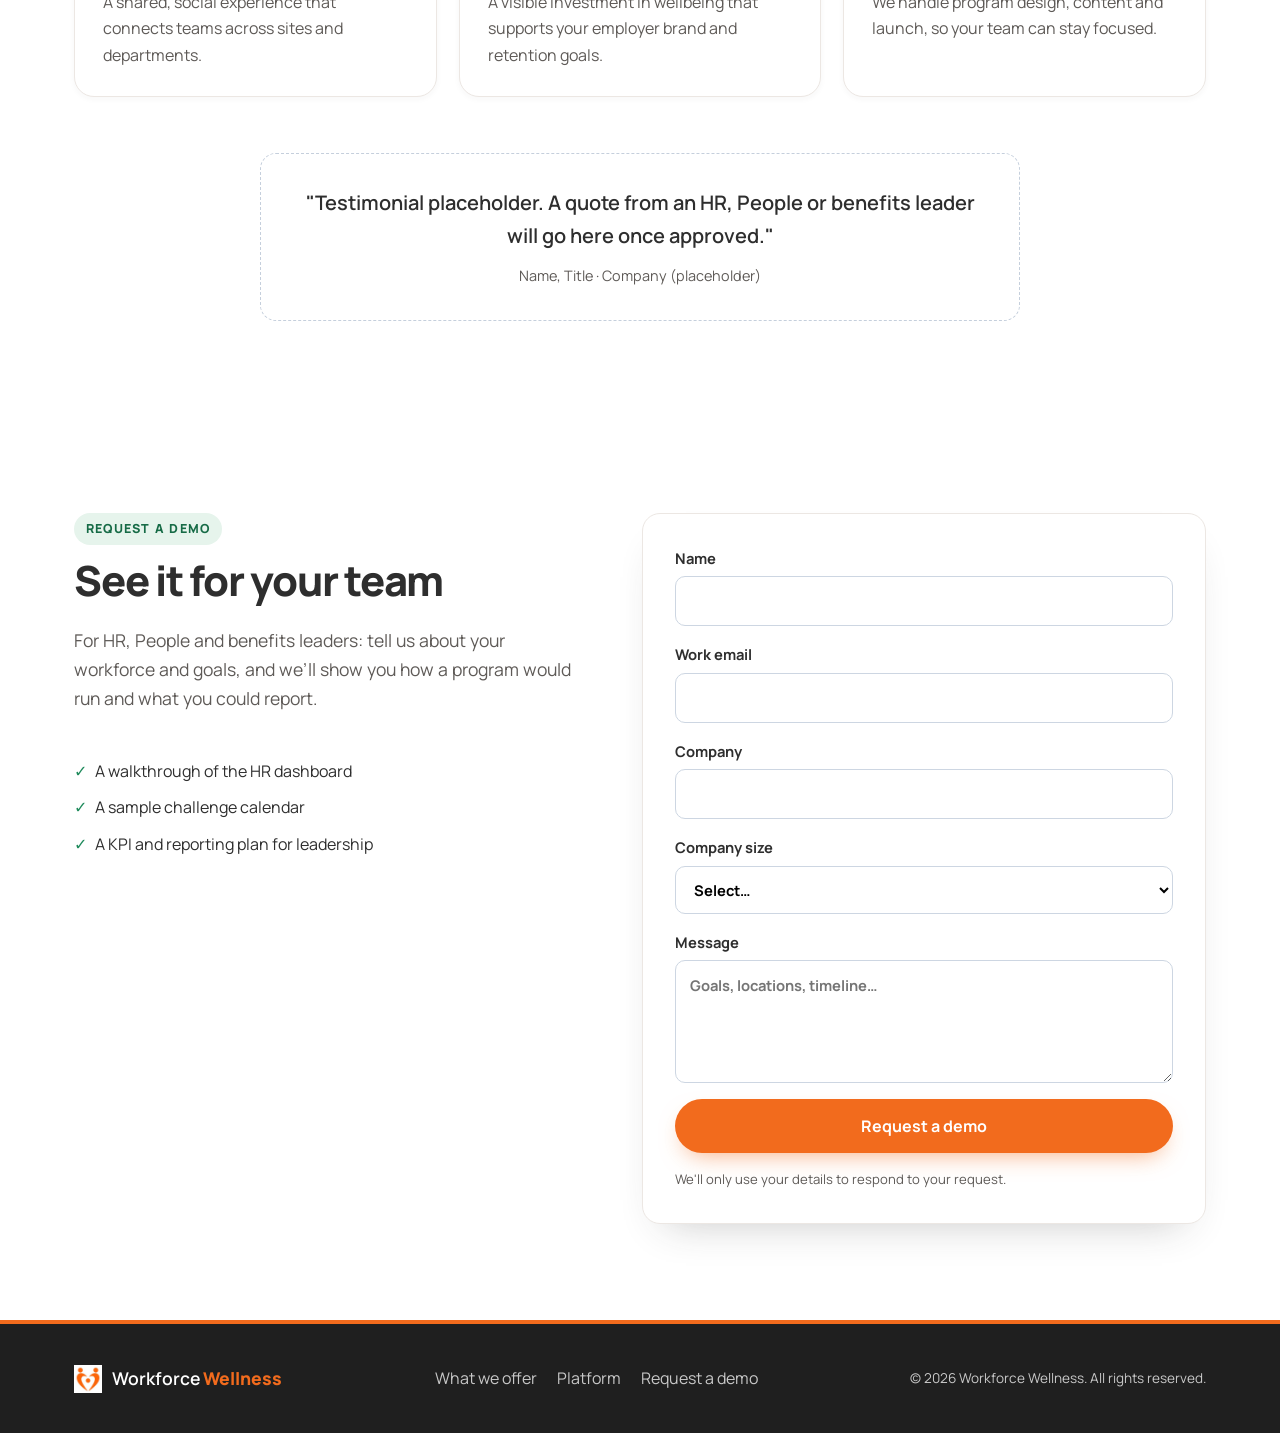
==== commit a1978250: "Remove 'Trusted by HR and People teams' label from logo strip" ====
--- a/index.html
+++ b/index.html
@@ -60,7 +60,7 @@
 </section>
 
 <section class="logos" aria-label="Customer logos (placeholder)">
-  <div class="wrap"><p>Trusted by HR and People teams</p>
+  <div class="wrap">
     <ul><li>Logo placeholder</li><li>Logo placeholder</li><li>Logo placeholder</li><li>Logo placeholder</li><li>Logo placeholder</li></ul>
   </div>
 </section>
--- a/css/style.css
+++ b/css/style.css
@@ -34,7 +34,7 @@
 .chart svg{width:100%;height:110px;margin-top:6px}
 .bars>div{display:flex;align-items:flex-end;gap:10px;height:80px;margin-top:8px}.bars b{flex:1;background:linear-gradient(var(--green),#C24E0E);border-radius:4px 4px 0 0}
 .mock-note{font-size:.72rem;color:#B5B5B5;margin:0;padding:0 18px 14px}
-.logos{padding:36px 0;border-bottom:1px solid var(--line)}.logos p{text-align:center;color:var(--mut);font-size:.85rem;font-weight:700;text-transform:uppercase;letter-spacing:.1em}
+.logos{padding:36px 0;border-bottom:1px solid var(--line)}
 .logos ul{list-style:none;padding:0;display:flex;justify-content:center;gap:16px;flex-wrap:wrap;margin:0}.logos li{border:1.5px dashed #c5cfdc;color:#6b788b;border-radius:8px;padding:12px 22px;font-size:.85rem;font-weight:700}
 .sec{padding:96px 0}.alt{background:var(--bg)}.dark{background:var(--navy);color:#F2F2F2}.dark .eyebrow{color:var(--green)}.dark h2{color:#fff}
 .grid3{display:grid;grid-template-columns:repeat(3,1fr);gap:22px}
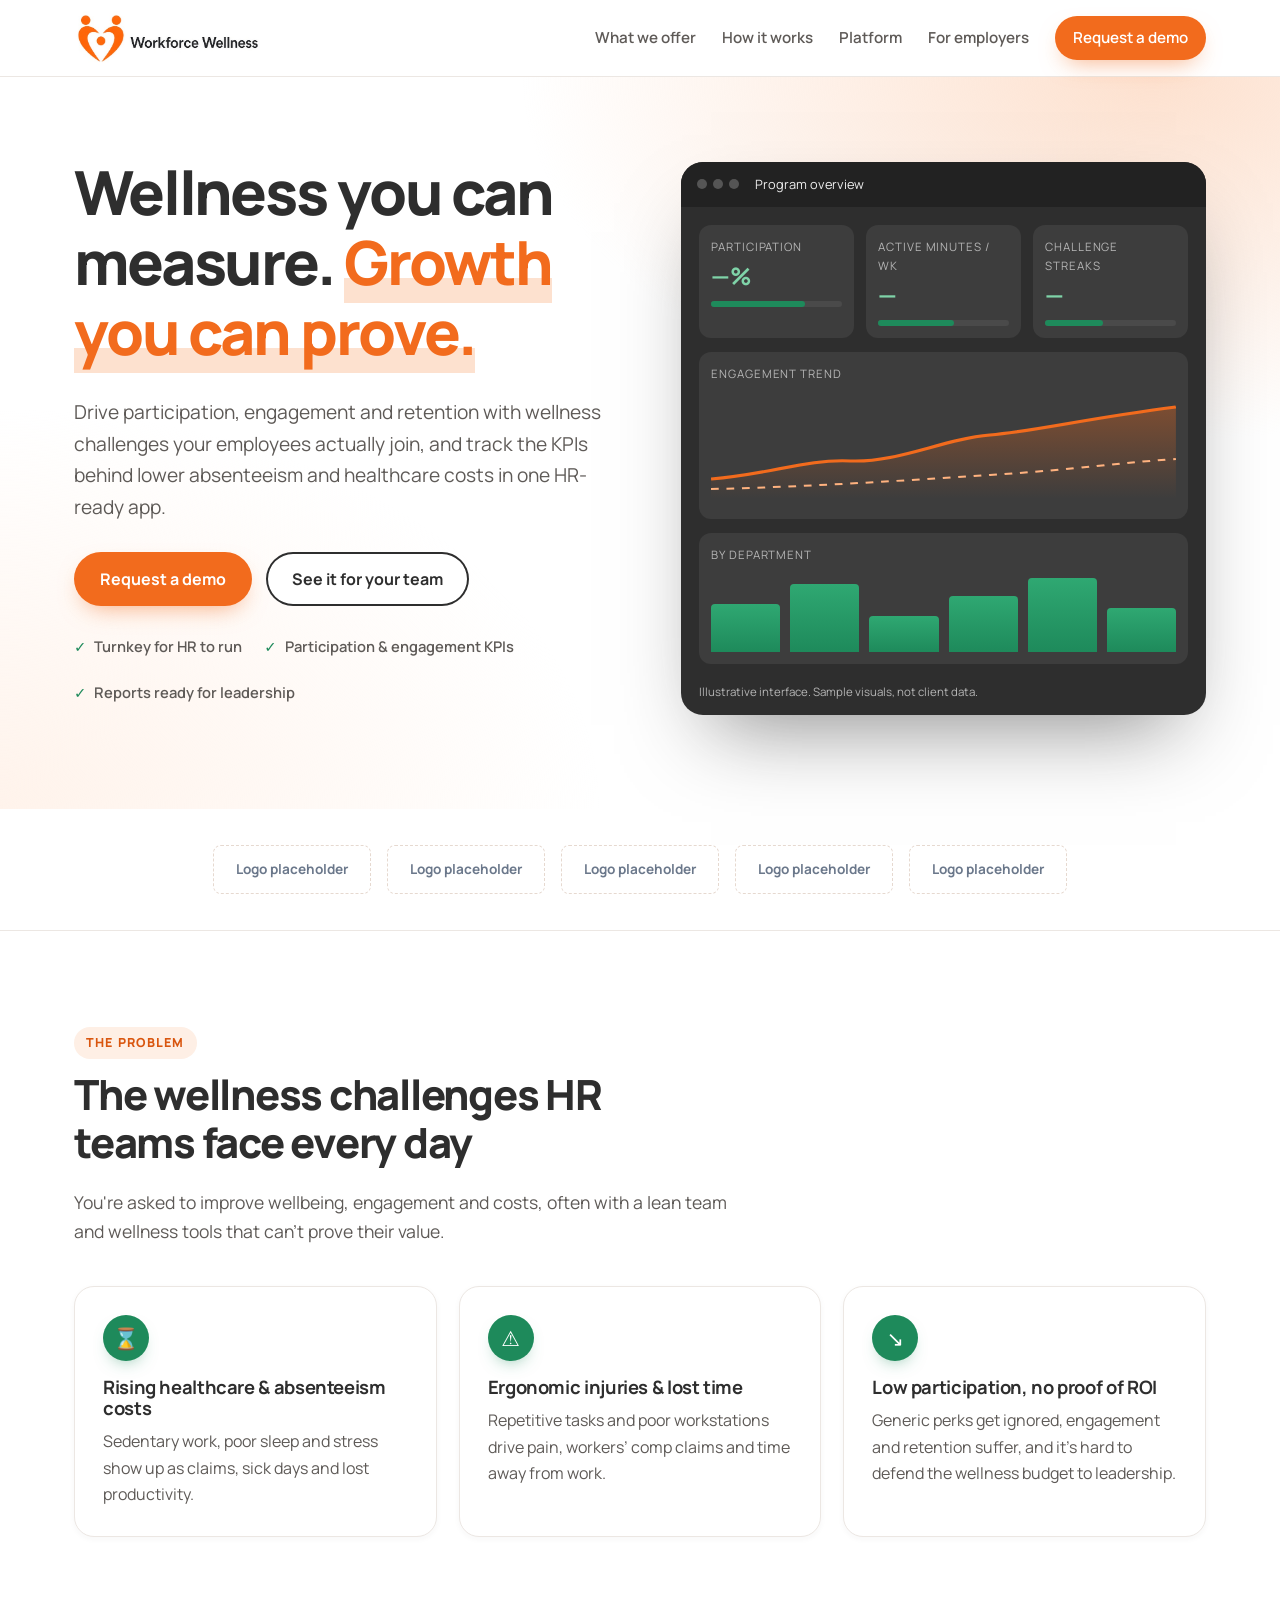
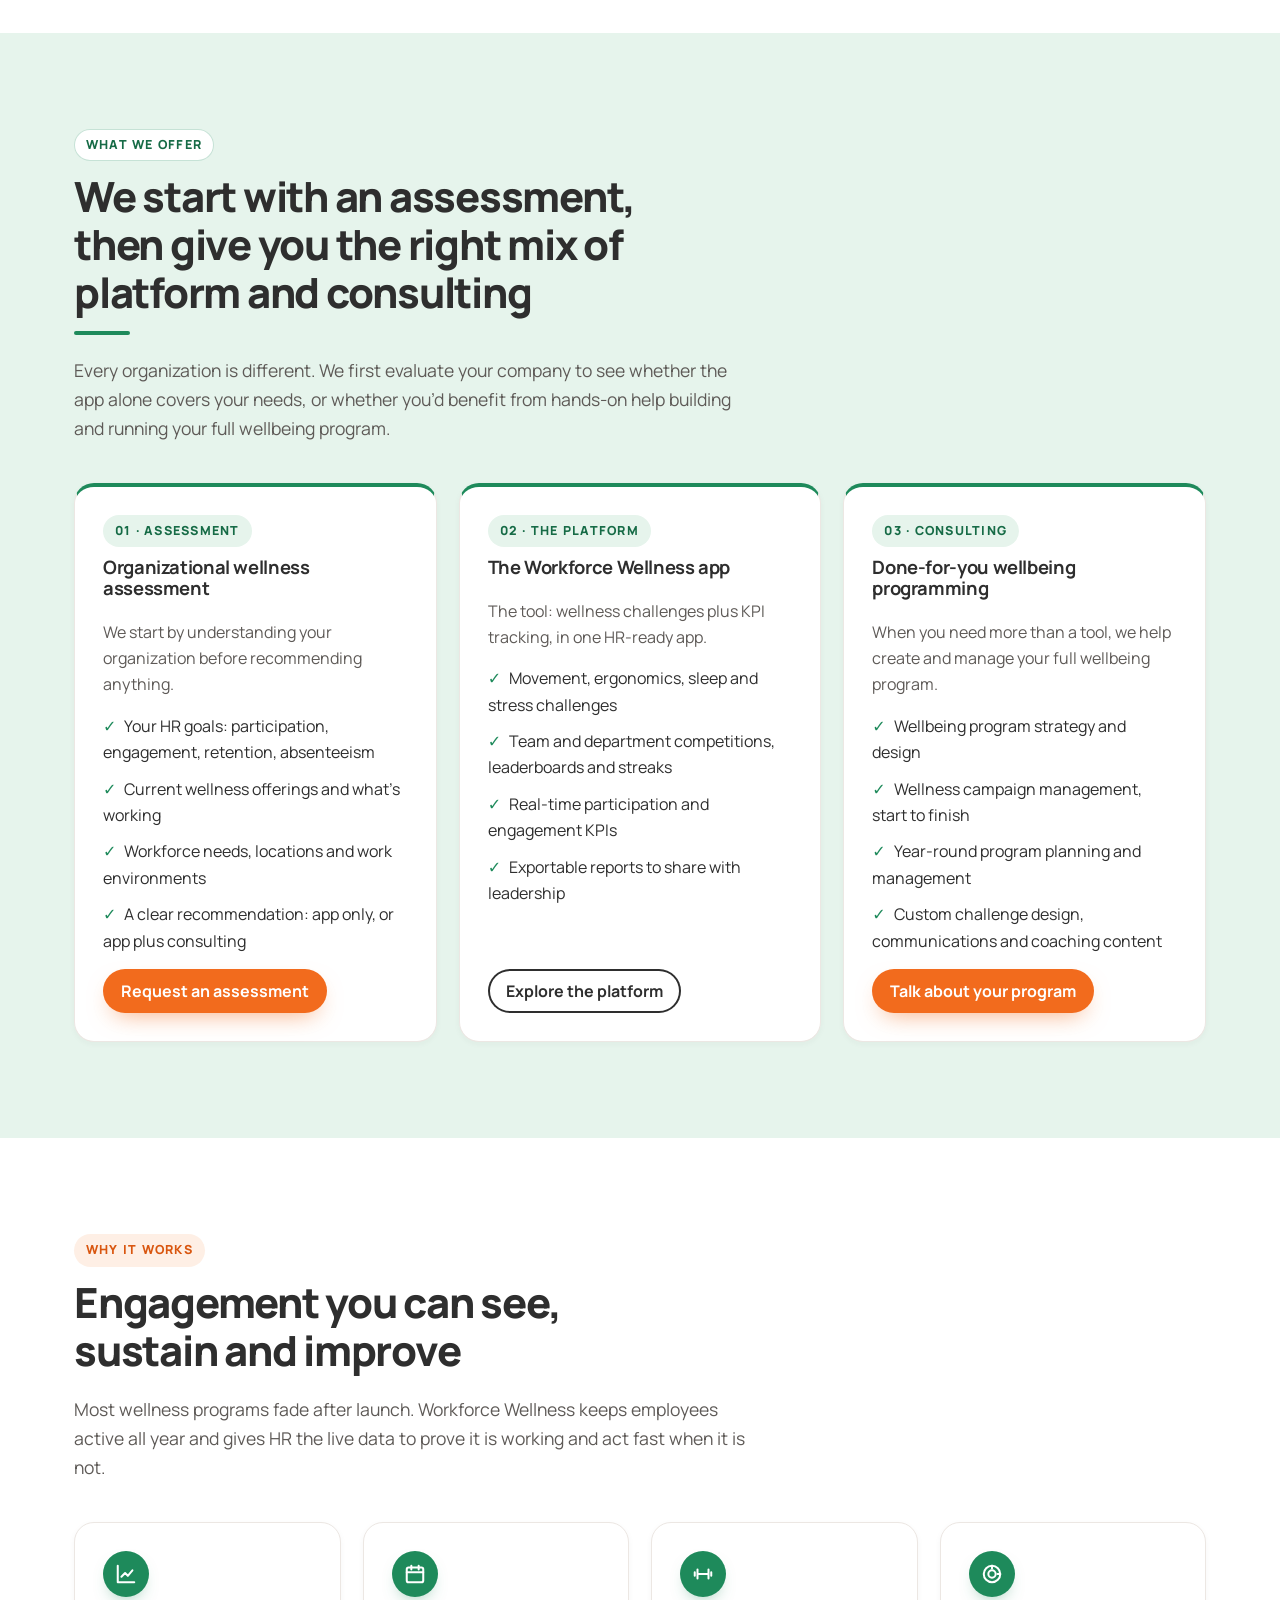
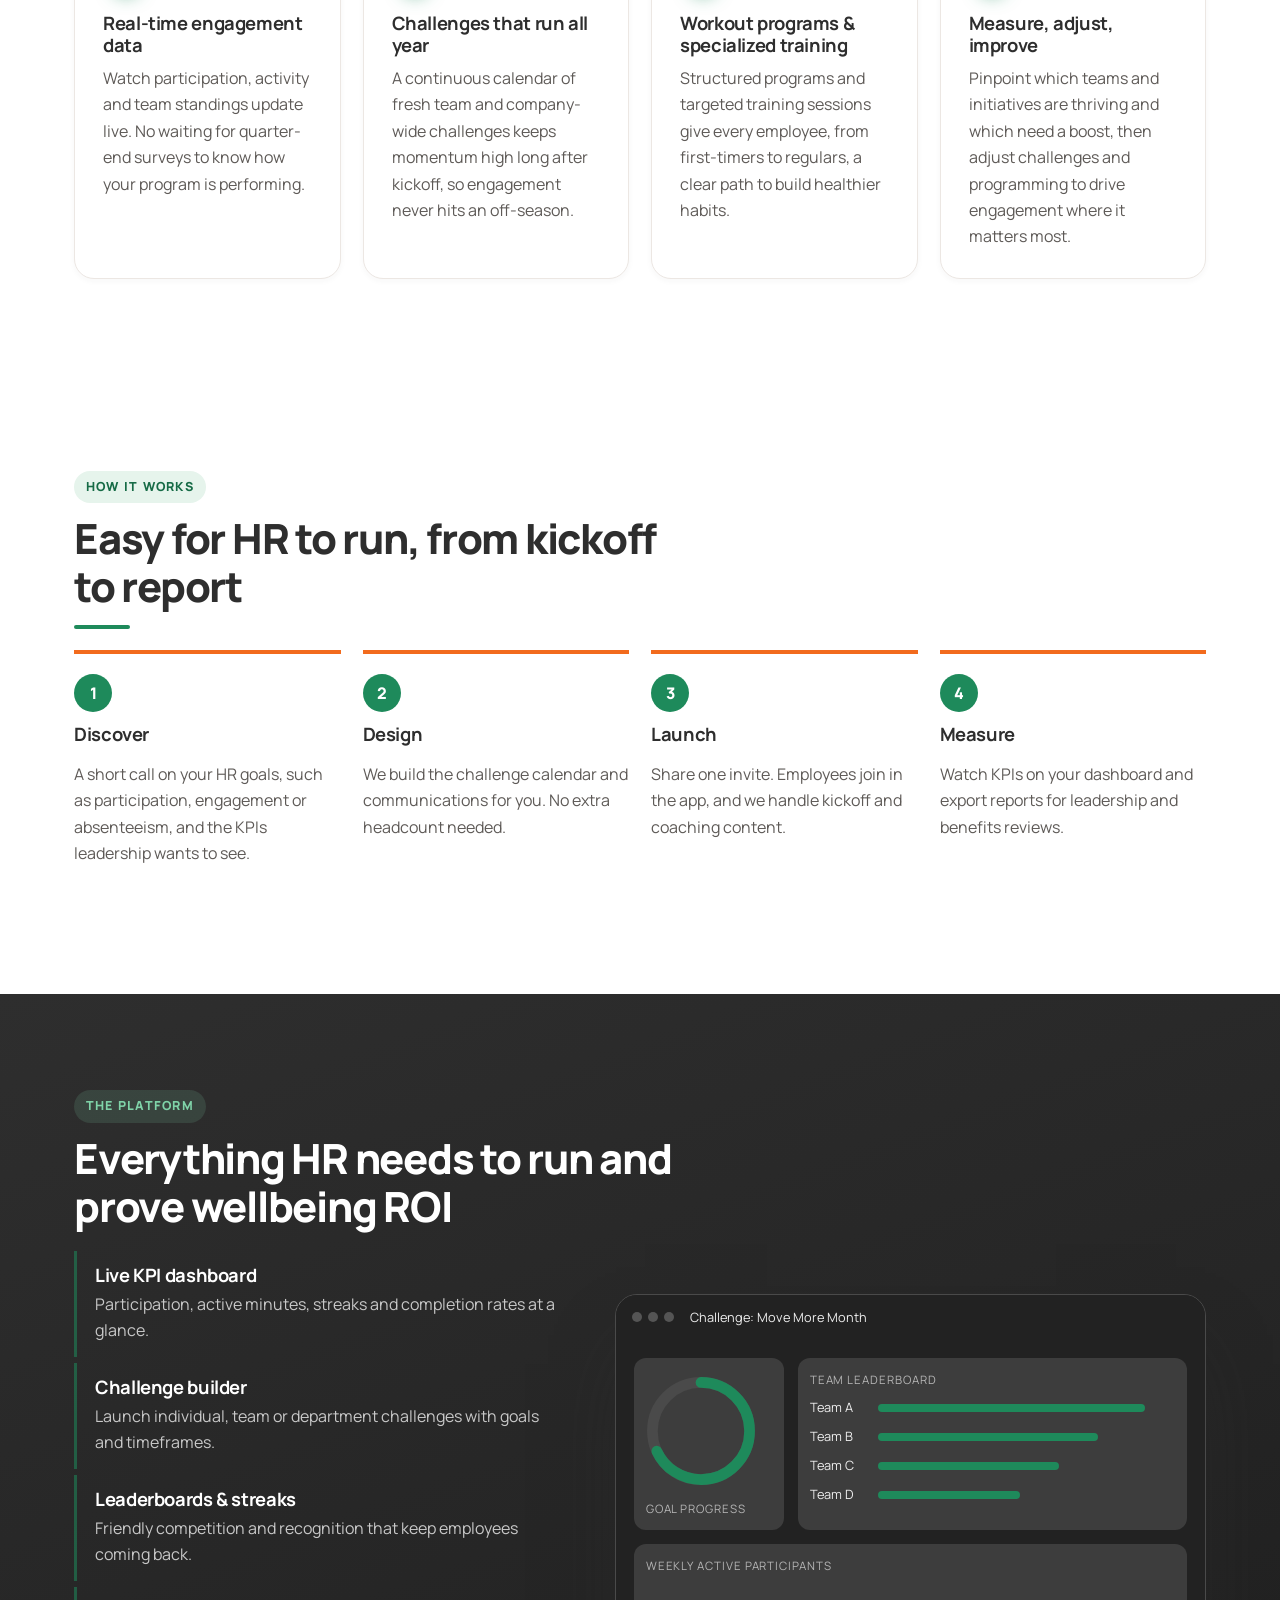
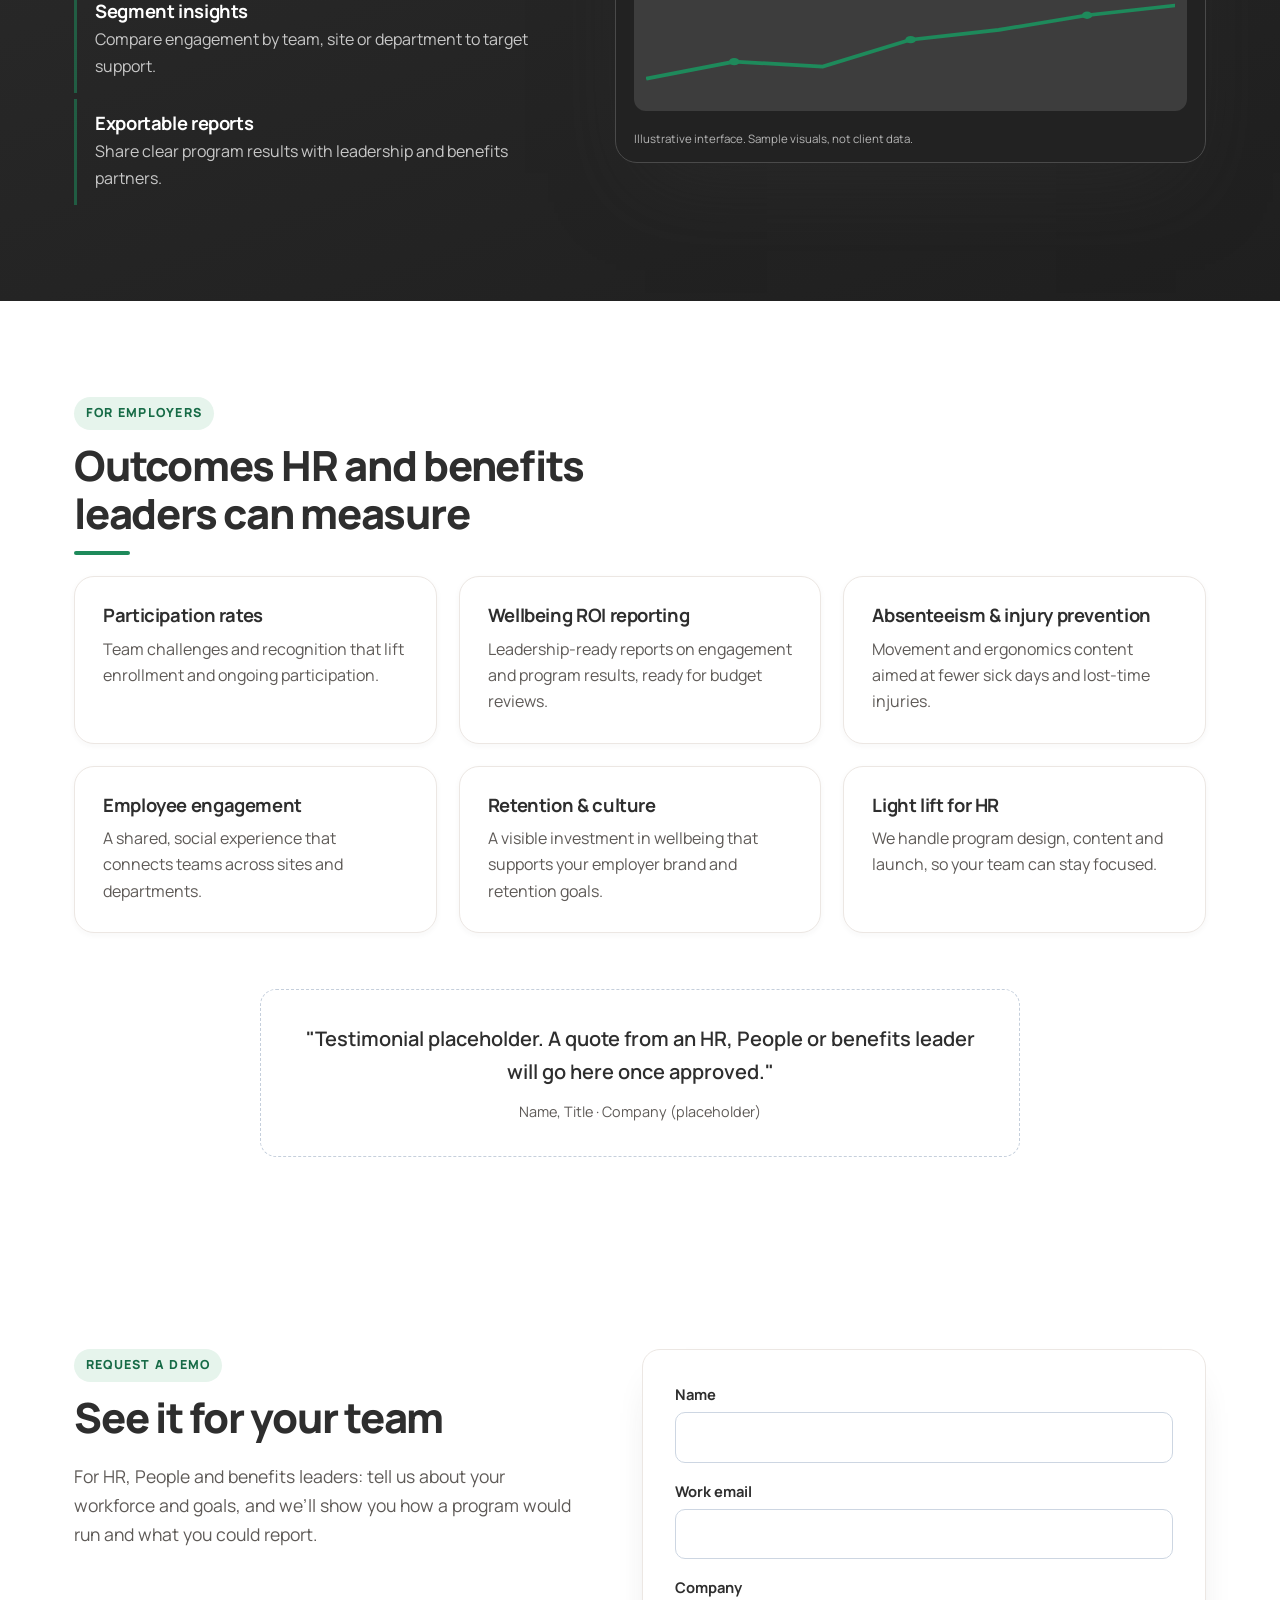
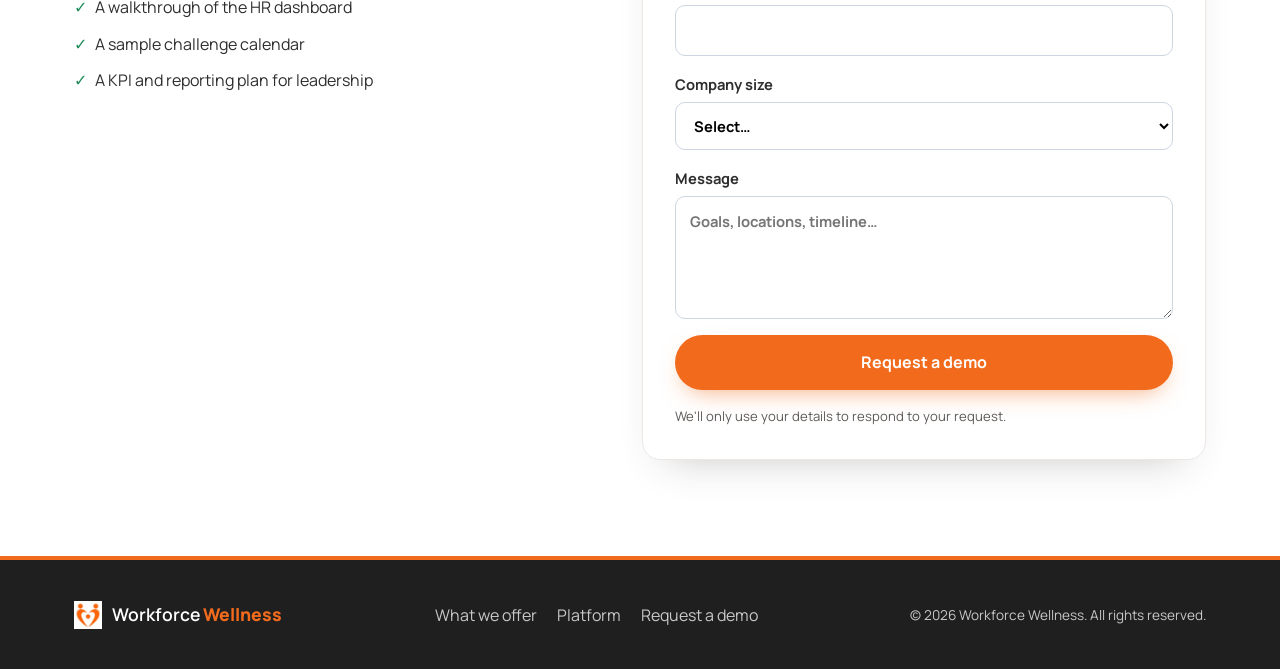
==== commit f9db781a: "Add engagement section" ====
--- a/index.html
+++ b/index.html
@@ -91,6 +91,20 @@
   </div>
 </section>
 
+<section class="sec" id="engagement">
+  <div class="wrap">
+    <p class="eyebrow">Why it works</p>
+    <h2>Engagement you can see, sustain and improve</h2>
+    <p class="sub">Most wellness programs fade after launch. Workforce Wellness keeps employees active all year and gives HR the live data to prove it is working and act fast when it is not.</p>
+    <div class="grid4 eng">
+      <article class="card"><div class="ic" aria-hidden="true"><svg viewBox="0 0 24 24" width="22" height="22" fill="none" stroke="currentColor" stroke-width="2.2" stroke-linecap="round" stroke-linejoin="round"><path d="M3 3v18h18"/><path d="M7 15l4-4 3 3 5-6"/></svg></div><h3>Real-time engagement data</h3><p>Watch participation, activity and team standings update live. No waiting for quarter-end surveys to know how your program is performing.</p></article>
+      <article class="card"><div class="ic" aria-hidden="true"><svg viewBox="0 0 24 24" width="22" height="22" fill="none" stroke="currentColor" stroke-width="2.2" stroke-linecap="round" stroke-linejoin="round"><rect x="3" y="5" width="18" height="16" rx="2"/><path d="M16 3v4M8 3v4M3 10h18"/></svg></div><h3>Challenges that run all year</h3><p>A continuous calendar of fresh team and company-wide challenges keeps momentum high long after kickoff, so engagement never hits an off-season.</p></article>
+      <article class="card"><div class="ic" aria-hidden="true"><svg viewBox="0 0 24 24" width="22" height="22" fill="none" stroke="currentColor" stroke-width="2.2" stroke-linecap="round" stroke-linejoin="round"><path d="M6 7v10M18 7v10M3 10v4M21 10v4M6 12h12"/></svg></div><h3>Workout programs &amp; specialized training</h3><p>Structured programs and targeted training sessions give every employee, from first-timers to regulars, a clear path to build healthier habits.</p></article>
+      <article class="card"><div class="ic" aria-hidden="true"><svg viewBox="0 0 24 24" width="22" height="22" fill="none" stroke="currentColor" stroke-width="2.2" stroke-linecap="round" stroke-linejoin="round"><circle cx="12" cy="12" r="9"/><circle cx="12" cy="12" r="4"/><path d="M12 3v3M21 12h-3"/></svg></div><h3>Measure, adjust, improve</h3><p>Pinpoint which teams and initiatives are thriving and which need a boost, then adjust challenges and programming to drive engagement where it matters most.</p></article>
+    </div>
+  </div>
+</section>
+
 <section class="sec" id="how">
   <div class="wrap">
     <p class="eyebrow">How it works</p>
--- a/css/style.css
+++ b/css/style.css
@@ -137,3 +137,7 @@
 .card:hover,.card:focus-within{border-color:var(--ok);box-shadow:0 20px 40px -24px rgba(30,138,91,.45)}
 .form input:focus,.form select:focus,.form textarea:focus{border-color:var(--ok);box-shadow:0 0 0 3px rgba(30,138,91,.22)}
 :focus-visible{outline-color:var(--ok)}
+.grid4{display:grid;grid-template-columns:repeat(4,1fr);gap:22px}
+#engagement .ic svg{display:block}
+@media(max-width:1024px){.grid4{grid-template-columns:1fr 1fr}}
+@media(max-width:640px){.grid4{grid-template-columns:1fr}}
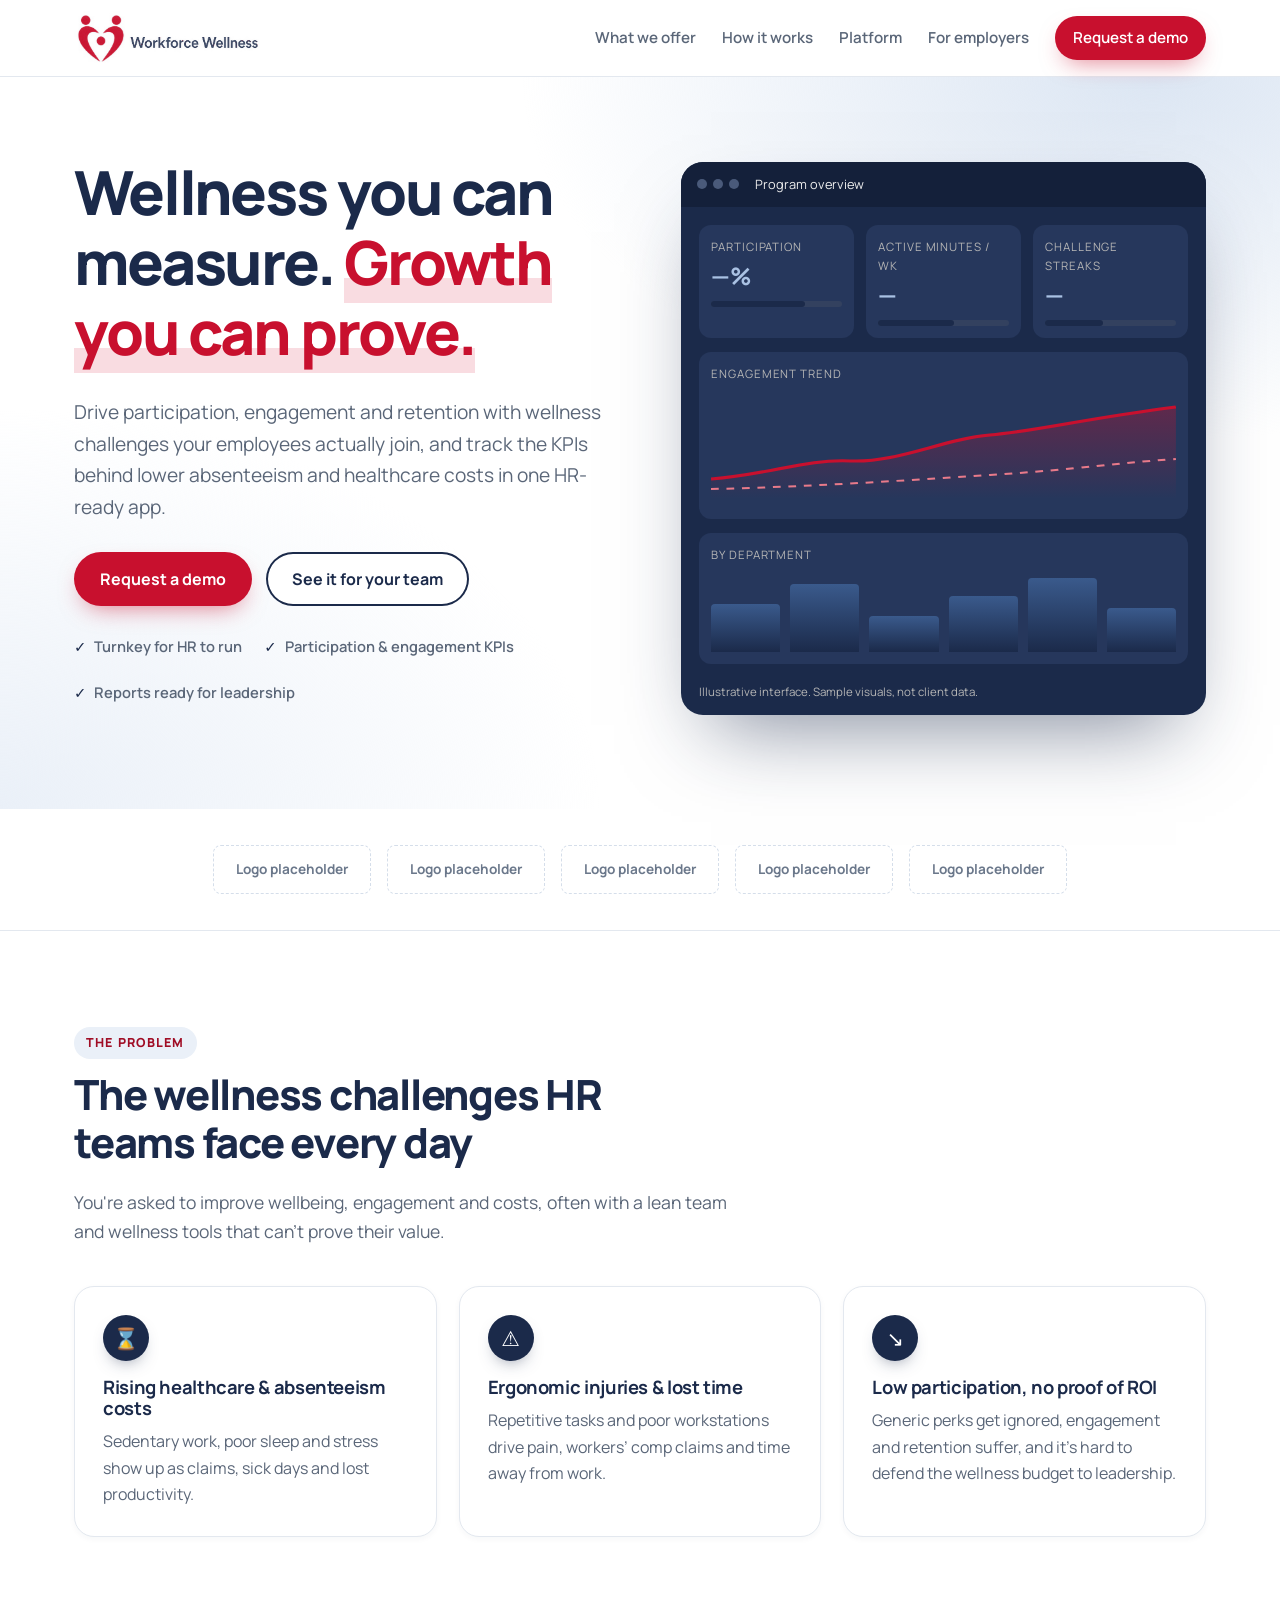
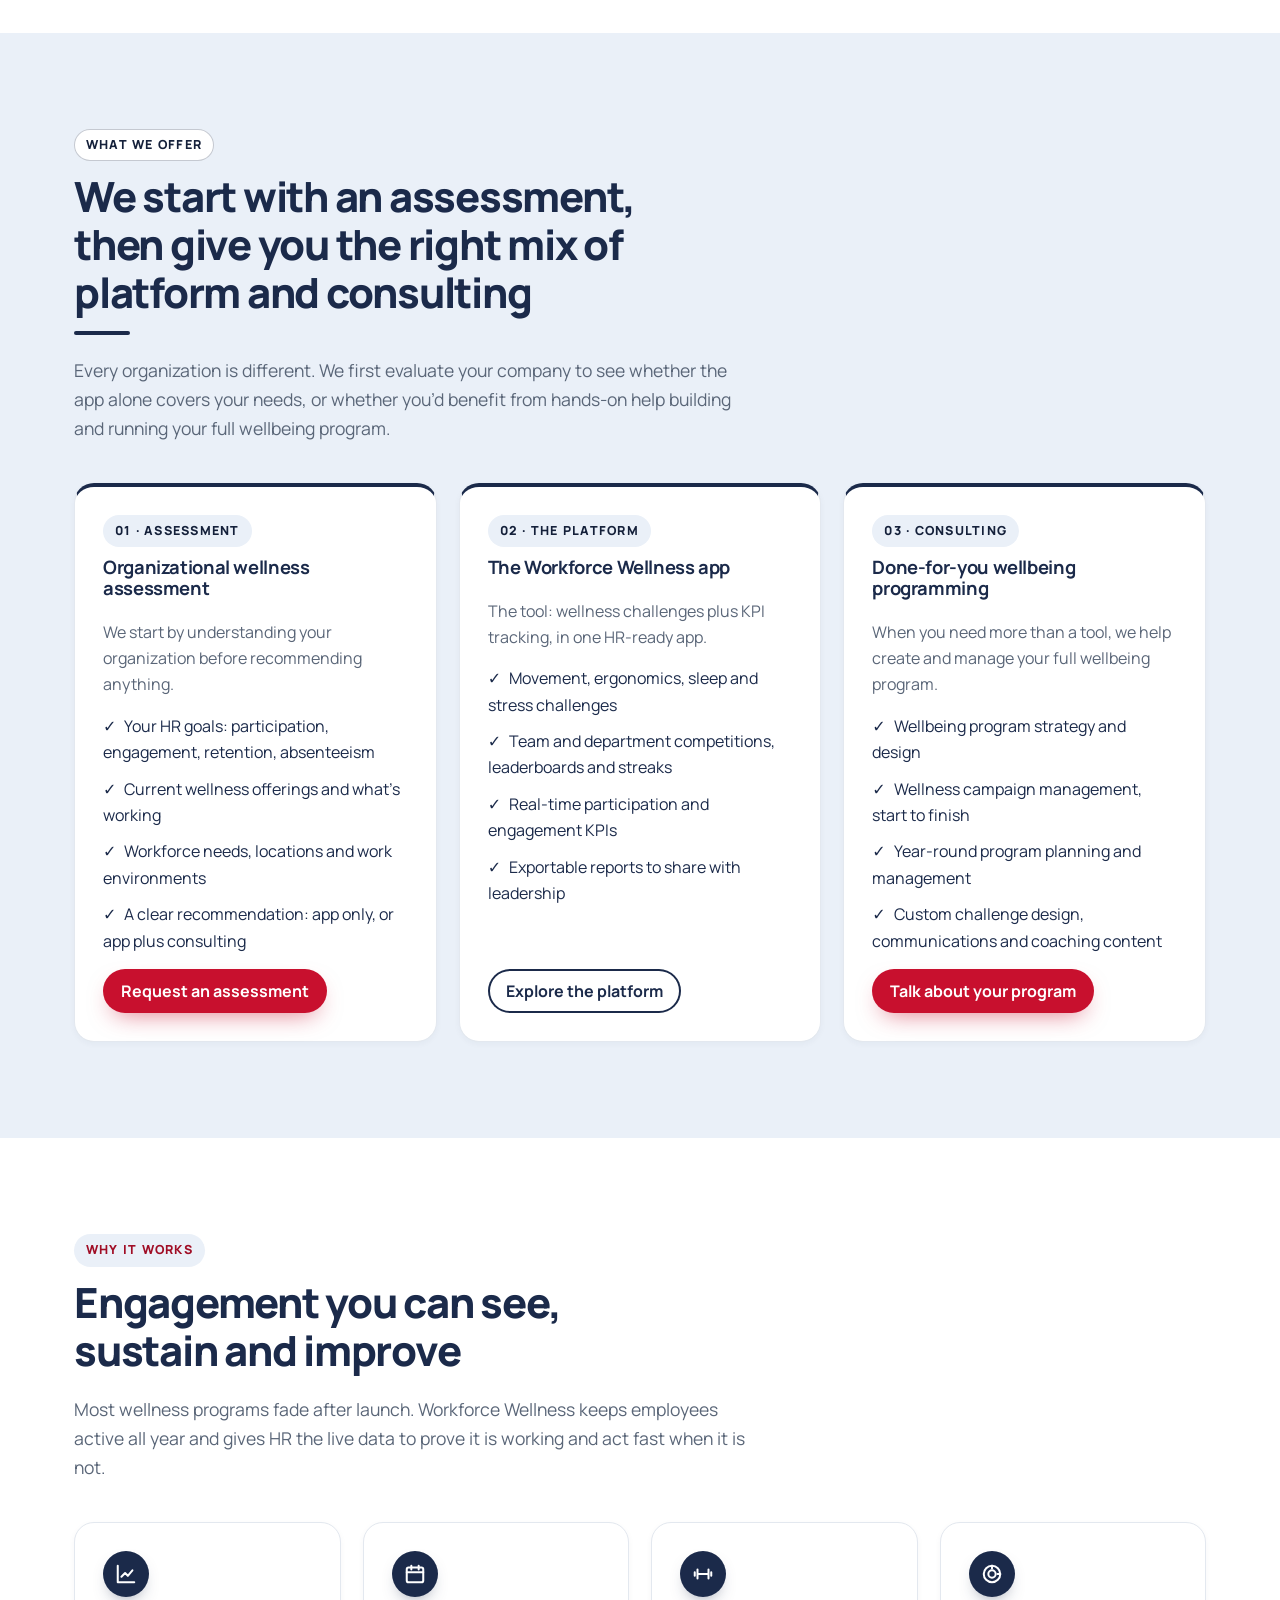
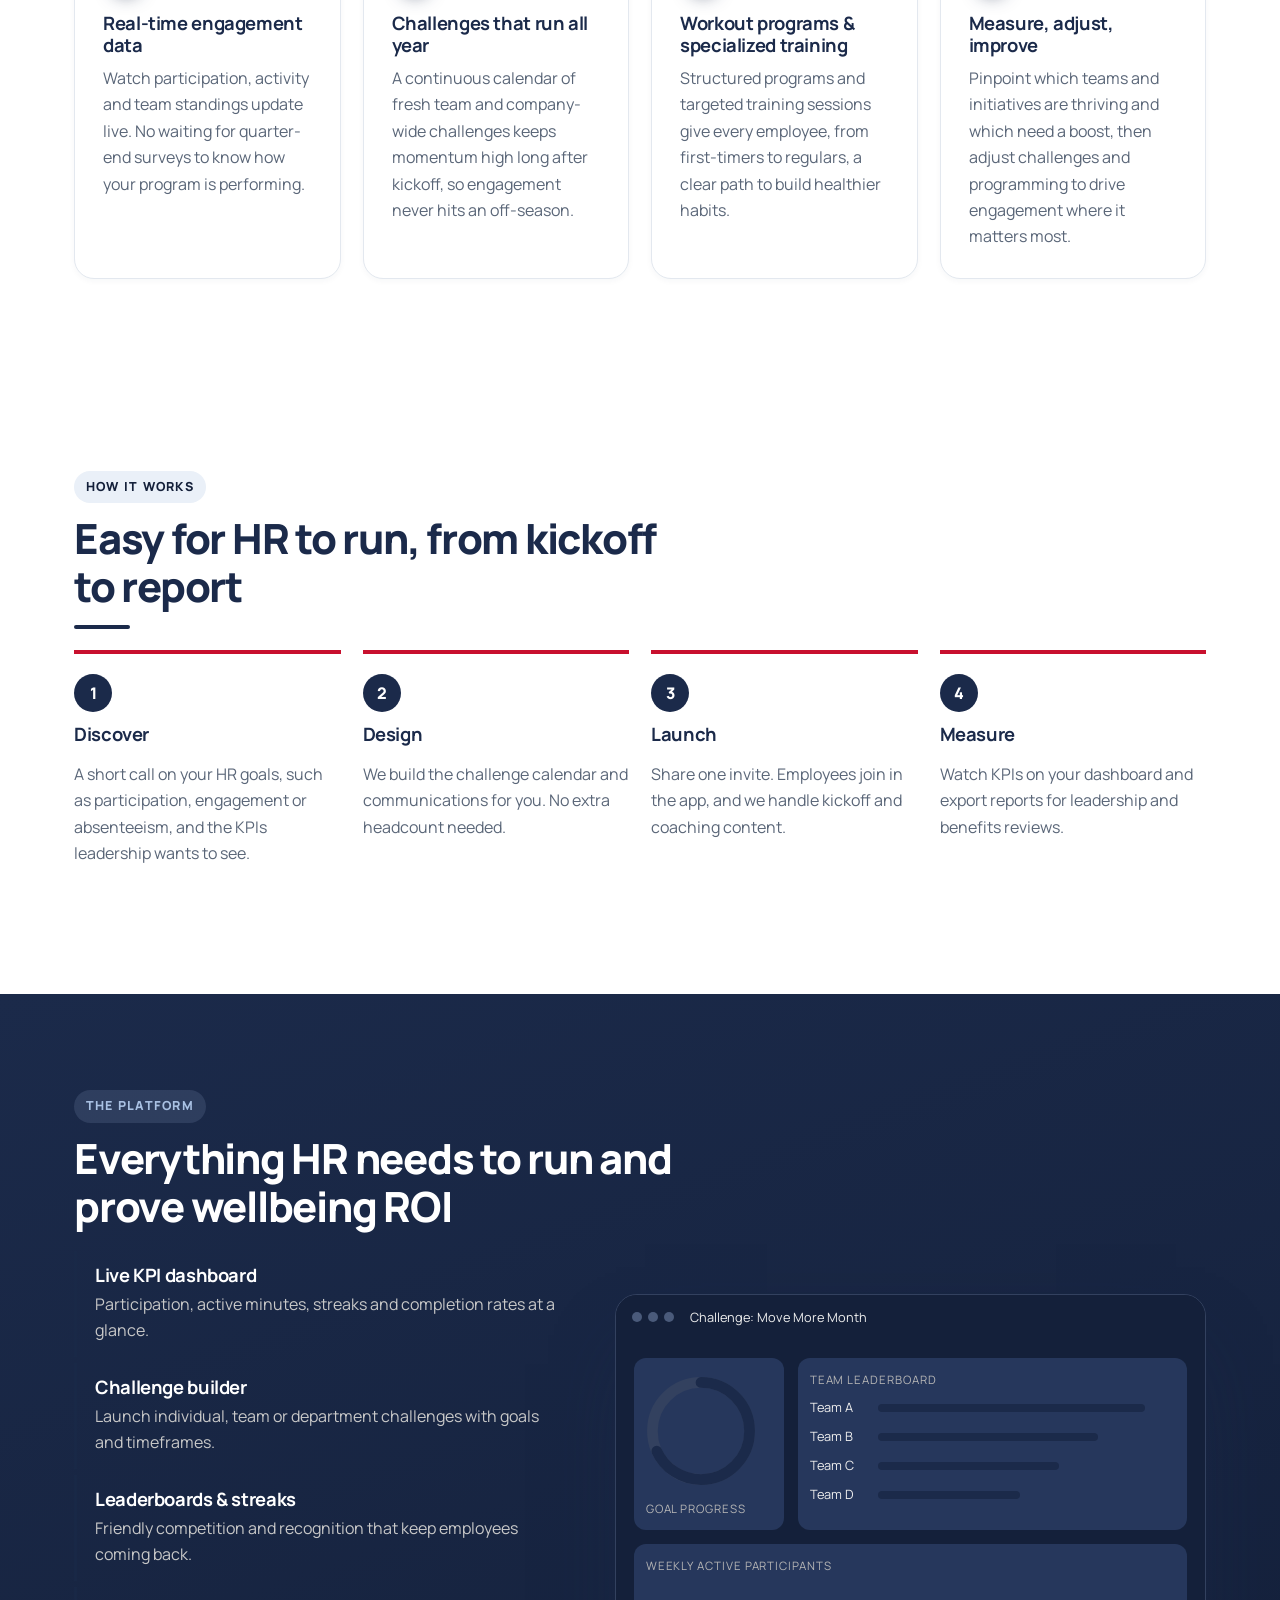
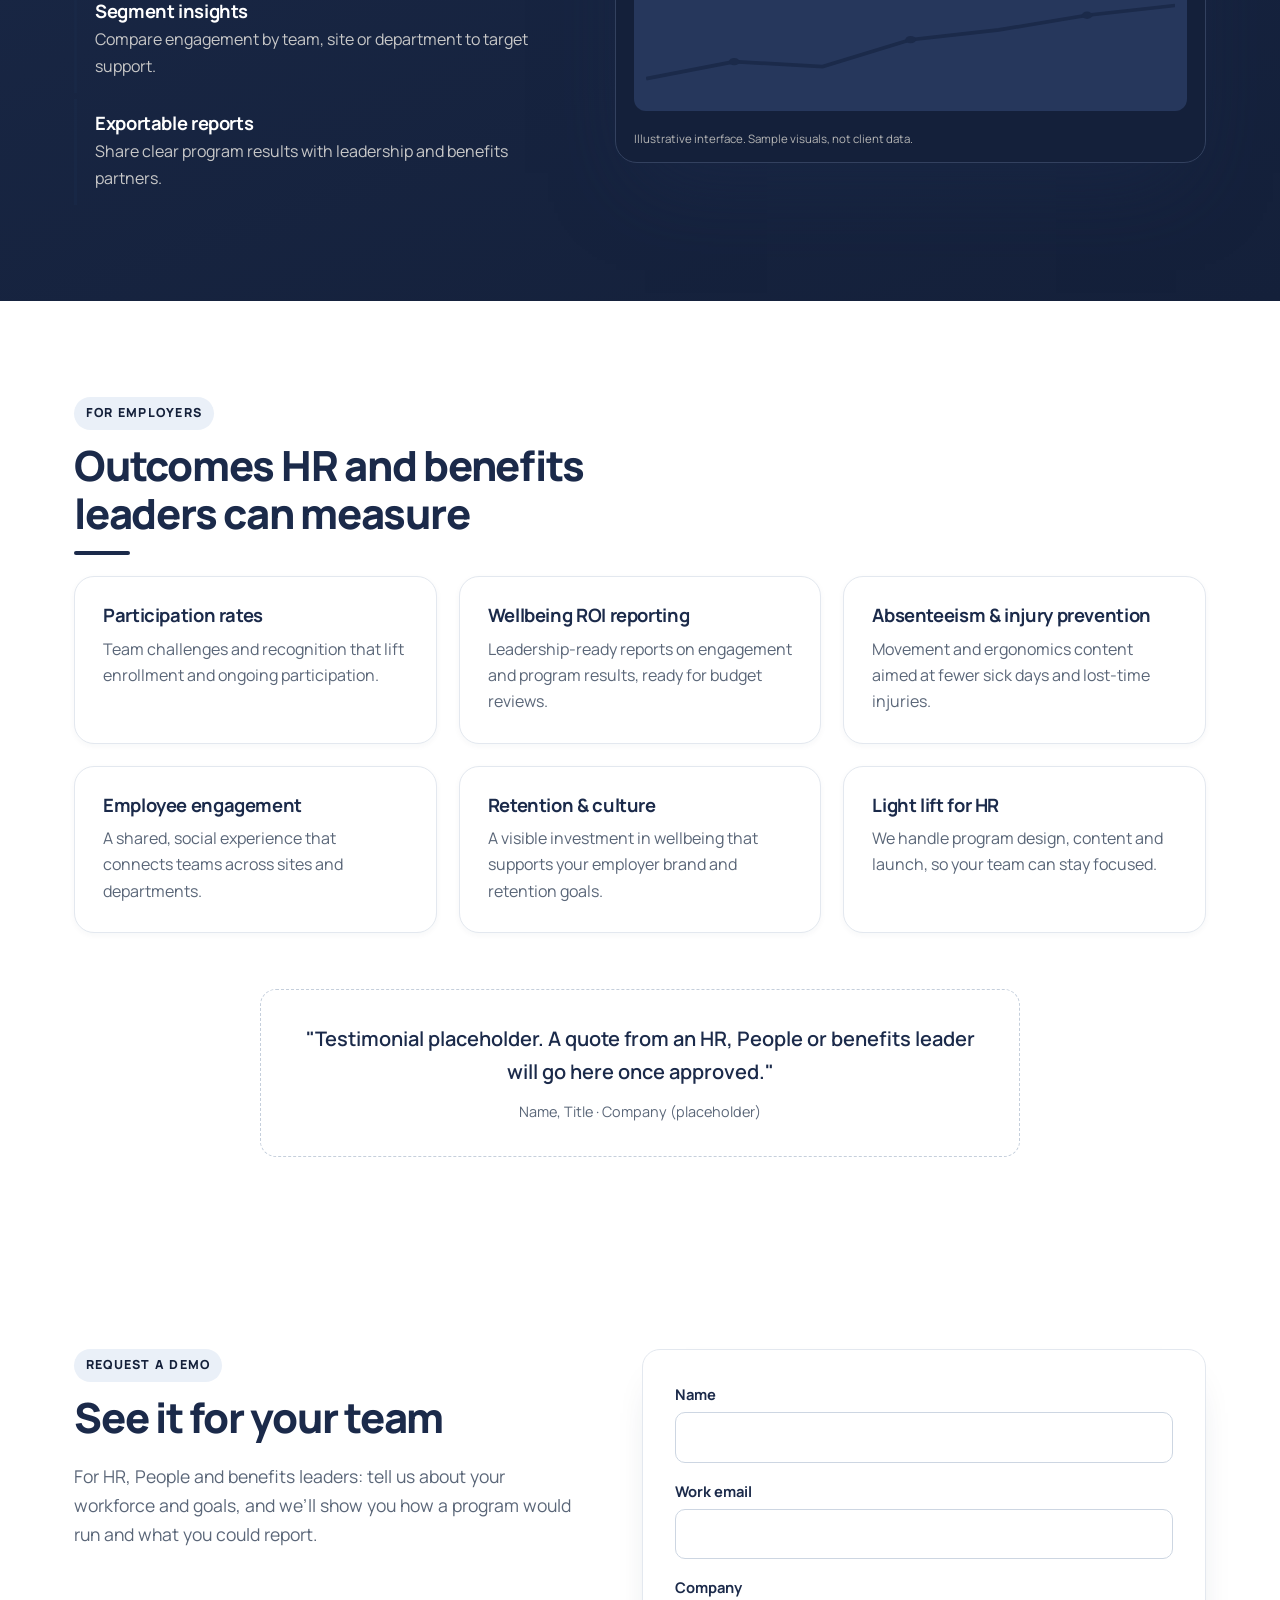
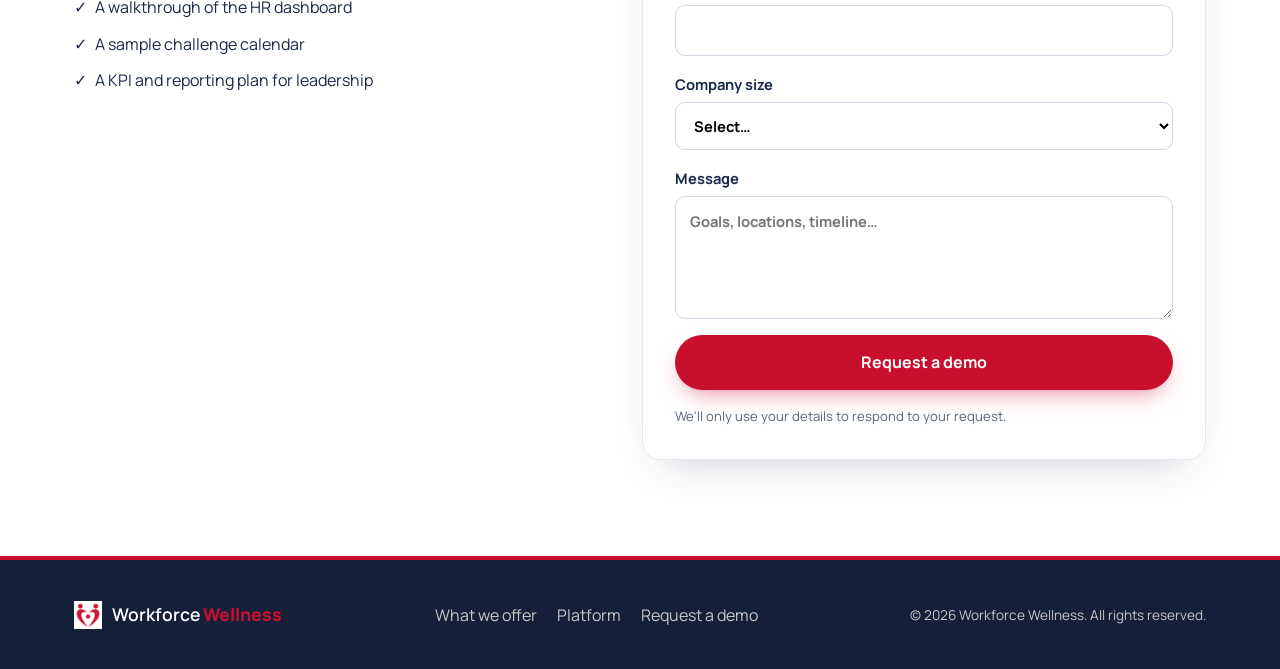
==== commit be8ce4d9: "RWB preview (local only)" ====
--- a/index.html
+++ b/index.html
@@ -14,8 +14,8 @@
 <meta property="og:image" content="https://workforcewellness.co/img/og.png">
 <meta name="twitter:card" content="summary_large_image">
 <meta name="theme-color" content="#0B1F3A">
-<link rel="icon" href="img/favicon-32.png" sizes="32x32">
-<link rel="apple-touch-icon" href="img/ww-icon-512.png">
+<link rel="icon" href="img/favicon-32-rwb.png" sizes="32x32">
+<link rel="apple-touch-icon" href="img/ww-icon-512-rwb.png">
 <link rel="preload" href="fonts/Manrope-var.woff2" as="font" type="font/woff2" crossorigin>
 <link rel="stylesheet" href="css/style.css">
 <script type="application/ld+json">{"@context":"https://schema.org","@type":"Organization","name":"Workforce Wellness","url":"https://workforcewellness.co/"}</script>
@@ -24,7 +24,7 @@
 <a class="skip" href="#main">Skip to content</a>
 <header class="nav">
   <div class="wrap nav-in">
-    <a href="#top" class="brand" aria-label="Workforce Wellness home"><img class="brand-logo" src="img/ww-logo-horizontal.png" alt="Workforce Wellness" width="587" height="169"></a>
+    <a href="#top" class="brand" aria-label="Workforce Wellness home"><img class="brand-logo" src="img/ww-logo-horizontal-rwb.png" alt="Workforce Wellness" width="587" height="169"></a>
     <button class="menu-btn" aria-expanded="false" aria-controls="menu">Menu</button>
     <nav id="menu" aria-label="Primary">
       <a href="#solution">What we offer</a><a href="#how">How it works</a><a href="#platform">Platform</a><a href="#employers">For employers</a>
@@ -50,7 +50,7 @@
           <div class="kpi"><small>Challenge streaks</small><strong>—</strong><div class="meter"><b style="width:44%"></b></div></div>
         </div>
         <div class="chart"><small>Engagement trend</small>
-          <svg viewBox="0 0 300 110" preserveAspectRatio="none"><defs><linearGradient id="g" x1="0" x2="0" y1="0" y2="1"><stop offset="0" stop-color="#F26B1D" stop-opacity=".35"/><stop offset="1" stop-color="#F26B1D" stop-opacity="0"/></linearGradient></defs><path d="M0 90 C40 85 60 70 90 72 S150 50 180 46 240 30 300 18 V110 H0Z" fill="url(#g)"/><path d="M0 90 C40 85 60 70 90 72 S150 50 180 46 240 30 300 18" fill="none" stroke="#F26B1D" stroke-width="3"/><path d="M0 100 C60 98 120 92 180 86 S260 74 300 70" fill="none" stroke="#FFB27F" stroke-width="2" stroke-dasharray="5 5"/></svg>
+          <svg viewBox="0 0 300 110" preserveAspectRatio="none"><defs><linearGradient id="g" x1="0" x2="0" y1="0" y2="1"><stop offset="0" stop-color="#C8102E" stop-opacity=".35"/><stop offset="1" stop-color="#C8102E" stop-opacity="0"/></linearGradient></defs><path d="M0 90 C40 85 60 70 90 72 S150 50 180 46 240 30 300 18 V110 H0Z" fill="url(#g)"/><path d="M0 90 C40 85 60 70 90 72 S150 50 180 46 240 30 300 18" fill="none" stroke="#C8102E" stroke-width="3"/><path d="M0 100 C60 98 120 92 180 86 S260 74 300 70" fill="none" stroke="#E87A8A" stroke-width="2" stroke-dasharray="5 5"/></svg>
         </div>
         <div class="bars"><small>By department</small><div><b style="height:60%"></b><b style="height:85%"></b><b style="height:45%"></b><b style="height:70%"></b><b style="height:92%"></b><b style="height:55%"></b></div></div>
       </div>
@@ -134,7 +134,7 @@
         <div class="mock-bar"><i></i><i></i><i></i><span>Challenge: Move More Month</span></div>
         <div class="mock-body">
           <div class="ring-row">
-            <div class="ring"><svg viewBox="0 0 36 36"><circle cx="18" cy="18" r="15.9" fill="none" stroke="#4A4A4A" stroke-width="3.5"/><circle cx="18" cy="18" r="15.9" fill="none" stroke="#1E8A5B" stroke-width="3.5" stroke-dasharray="68 100" transform="rotate(-90 18 18)" stroke-linecap="round"/></svg><small>Goal progress</small></div>
+            <div class="ring"><svg viewBox="0 0 36 36"><circle cx="18" cy="18" r="15.9" fill="none" stroke="#33415F" stroke-width="3.5"/><circle cx="18" cy="18" r="15.9" fill="none" stroke="#1B2A4A" stroke-width="3.5" stroke-dasharray="68 100" transform="rotate(-90 18 18)" stroke-linecap="round"/></svg><small>Goal progress</small></div>
             <div class="lb"><small>Team leaderboard</small>
               <div class="lb-r"><span>Team A</span><b style="width:90%"></b></div>
               <div class="lb-r"><span>Team B</span><b style="width:74%"></b></div>
@@ -143,7 +143,7 @@
             </div>
           </div>
           <div class="chart"><small>Weekly active participants</small>
-            <svg viewBox="0 0 300 90" preserveAspectRatio="none"><path d="M0 80 L50 66 L100 70 L150 48 L200 40 L250 28 L300 20" fill="none" stroke="#1E8A5B" stroke-width="3"/><g fill="#1E8A5B"><circle cx="50" cy="66" r="3"/><circle cx="150" cy="48" r="3"/><circle cx="250" cy="28" r="3"/></g></svg>
+            <svg viewBox="0 0 300 90" preserveAspectRatio="none"><path d="M0 80 L50 66 L100 70 L150 48 L200 40 L250 28 L300 20" fill="none" stroke="#1B2A4A" stroke-width="3"/><g fill="#1B2A4A"><circle cx="50" cy="66" r="3"/><circle cx="150" cy="48" r="3"/><circle cx="250" cy="28" r="3"/></g></svg>
           </div>
         </div>
         <p class="mock-note">Illustrative interface. Sample visuals, not client data.</p>
@@ -199,7 +199,7 @@
 </main>
 <footer class="foot">
   <div class="wrap foot-in">
-    <a href="#top" class="brand"><img src="img/ww-icon-512.png" alt="" width="28" height="28"><span>Workforce<b>Wellness</b></span></a>
+    <a href="#top" class="brand"><img src="img/ww-icon-512-rwb.png" alt="" width="28" height="28"><span>Workforce<b>Wellness</b></span></a>
     <nav aria-label="Footer"><a href="#solution">What we offer</a><a href="#platform">Platform</a><a href="#demo">Request a demo</a></nav>
     <p>© 2026 Workforce Wellness. All rights reserved.</p>
   </div>
--- a/css/style.css
+++ b/css/style.css
@@ -1,5 +1,5 @@
 @font-face{font-family:"Manrope";src:url("../fonts/Manrope-var.woff2") format("woff2");font-weight:200 800;font-display:swap}
-:root{--navy:#2E2E2E;--navy2:#3D3D3D;--green:#F26B1D;--green-d:#D9560F;--ink:#2E2E2E;--mut:#5A6678;--bg:#F6F8FB;--line:#E3E8EF}
+:root{--navy:#1B2A4A;--navy2:#26375C;--green:#C8102E;--green-d:#A00D25;--ink:#1B2A4A;--mut:#5A6678;--bg:#F6F8FB;--line:#E3E8EF}
 *{box-sizing:border-box}html{scroll-behavior:smooth;scroll-padding-top:80px}
 body{margin:0;font:16px/1.65 Manrope,system-ui,sans-serif;color:var(--ink);background:#fff}
 img{max-width:100%;height:auto;display:block}a{color:inherit}
@@ -21,45 +21,45 @@
 .btn-ghost{background:transparent;color:var(--navy);box-shadow:inset 0 0 0 2px var(--line)}.btn-ghost:hover{background:var(--bg)}
 .eyebrow{text-transform:uppercase;letter-spacing:.14em;font-size:.78rem;font-weight:800;color:var(--green-d);margin:0 0 12px}
 .lead{font-size:1.2rem;color:var(--mut);max-width:52ch}.sub{font-size:1.1rem;color:var(--mut);max-width:62ch;margin-bottom:40px}
-.hero{background:radial-gradient(1000px 500px at 85% 10%,#FEEFE5,transparent),linear-gradient(#fff,var(--bg));padding:80px 0 90px}
+.hero{background:radial-gradient(1000px 500px at 85% 10%,#EAF0F8,transparent),linear-gradient(#fff,var(--bg));padding:80px 0 90px}
 .hero-in{display:grid;grid-template-columns:1.05fr 1fr;gap:56px;align-items:center}
 .ctas{display:flex;gap:14px;flex-wrap:wrap;margin:28px 0}
 .ticks{list-style:none;padding:0;display:flex;gap:22px;flex-wrap:wrap;color:var(--mut);font-size:.92rem;font-weight:600}
 .ticks li::before,.list li::before{content:"✓";color:var(--green-d);font-weight:800;margin-right:8px}
-.mock{background:var(--navy);border-radius:18px;box-shadow:0 30px 60px -20px rgba(46,46,46,.45);color:#EDEDED;overflow:hidden}
-.mock-bar{display:flex;gap:6px;align-items:center;padding:12px 16px;background:#222222;font-size:.8rem}.mock-bar i{width:10px;height:10px;border-radius:50%;background:#555555}.mock-bar span{margin-left:10px}
+.mock{background:var(--navy);border-radius:18px;box-shadow:0 30px 60px -20px rgba(27,42,74,.45);color:#EDEDED;overflow:hidden}
+.mock-bar{display:flex;gap:6px;align-items:center;padding:12px 16px;background:#14203A;font-size:.8rem}.mock-bar i{width:10px;height:10px;border-radius:50%;background:#4A5A7A}.mock-bar span{margin-left:10px}
 .mock-body{padding:18px;display:grid;gap:14px}.mock small{font-size:.72rem;text-transform:uppercase;letter-spacing:.08em;color:#B5B5B5;display:block}
 .kpis{display:grid;grid-template-columns:repeat(3,1fr);gap:12px}.kpi,.chart,.bars,.lb,.ring{background:var(--navy2);border-radius:12px;padding:12px}
-.kpi strong{font-size:1.5rem;color:#fff;display:block}.meter{height:6px;background:#4A4A4A;border-radius:4px;margin-top:6px}.meter b{display:block;height:100%;background:var(--green);border-radius:4px}
+.kpi strong{font-size:1.5rem;color:#fff;display:block}.meter{height:6px;background:#33415F;border-radius:4px;margin-top:6px}.meter b{display:block;height:100%;background:var(--green);border-radius:4px}
 .chart svg{width:100%;height:110px;margin-top:6px}
-.bars>div{display:flex;align-items:flex-end;gap:10px;height:80px;margin-top:8px}.bars b{flex:1;background:linear-gradient(var(--green),#C24E0E);border-radius:4px 4px 0 0}
+.bars>div{display:flex;align-items:flex-end;gap:10px;height:80px;margin-top:8px}.bars b{flex:1;background:linear-gradient(var(--green),#8E0B20);border-radius:4px 4px 0 0}
 .mock-note{font-size:.72rem;color:#B5B5B5;margin:0;padding:0 18px 14px}
 .logos{padding:36px 0;border-bottom:1px solid var(--line)}
 .logos ul{list-style:none;padding:0;display:flex;justify-content:center;gap:16px;flex-wrap:wrap;margin:0}.logos li{border:1.5px dashed #c5cfdc;color:#6b788b;border-radius:8px;padding:12px 22px;font-size:.85rem;font-weight:700}
 .sec{padding:96px 0}.alt{background:var(--bg)}.dark{background:var(--navy);color:#F2F2F2}.dark .eyebrow{color:var(--green)}.dark h2{color:#fff}
 .grid3{display:grid;grid-template-columns:repeat(3,1fr);gap:22px}
-.card{background:#fff;border:1px solid var(--line);border-radius:16px;padding:28px;box-shadow:0 2px 6px rgba(46,46,46,.04)}.card p{color:var(--mut);margin:0}
-.ic{width:46px;height:46px;border-radius:12px;background:#FEEFE5;color:var(--green-d);display:grid;place-items:center;font-size:1.3rem;margin-bottom:16px}
+.card{background:#fff;border:1px solid var(--line);border-radius:16px;padding:28px;box-shadow:0 2px 6px rgba(27,42,74,.04)}.card p{color:var(--mut);margin:0}
+.ic{width:46px;height:46px;border-radius:12px;background:#EAF0F8;color:var(--green-d);display:grid;place-items:center;font-size:1.3rem;margin-bottom:16px}
 .split{display:grid;grid-template-columns:1fr 1.1fr;gap:56px;align-items:start}
 .duo{display:grid;gap:20px}.list{list-style:none;padding:0;margin:0}.list li{padding:5px 0}
 .steps{list-style:none;padding:0;display:grid;grid-template-columns:repeat(4,1fr);gap:22px;counter-reset:s}
 .steps li{border-top:3px solid var(--green);padding-top:20px}.steps span{display:inline-grid;place-items:center;width:38px;height:38px;border-radius:50%;background:var(--navy);color:#fff;font-weight:800;margin-bottom:12px}.steps p{color:var(--mut)}
 .feat{display:grid;grid-template-columns:1fr 1.2fr;gap:48px;align-items:center}
-.feat-list{display:grid;gap:6px}.feat-list article{padding:14px 0 14px 18px;border-left:3px solid #4A4A4A}.feat-list article:hover{border-color:var(--green)}.feat-list h3{color:#fff;margin:0 0 4px}.feat-list p{margin:0;color:#C8C8C8}
-.mock-lg{background:#222222;border:1px solid #4A4A4A}
+.feat-list{display:grid;gap:6px}.feat-list article{padding:14px 0 14px 18px;border-left:3px solid #33415F}.feat-list article:hover{border-color:var(--green)}.feat-list h3{color:#fff;margin:0 0 4px}.feat-list p{margin:0;color:#C8C8C8}
+.mock-lg{background:#14203A;border:1px solid #33415F}
 .ring-row{display:grid;grid-template-columns:150px 1fr;gap:14px}.ring svg{width:100%;max-width:110px;margin:6px auto}
 .lb-r{display:grid;grid-template-columns:60px 1fr;gap:8px;align-items:center;font-size:.8rem;margin-top:8px}.lb-r b{height:8px;background:var(--green);border-radius:4px;display:block}
 .quote{margin:56px auto 0;max-width:760px;text-align:center;border:1.5px dashed #c5cfdc;border-radius:16px;padding:32px}
 .quote blockquote{margin:0 0 12px;font-size:1.25rem;font-weight:600}.quote figcaption{color:var(--mut);font-size:.9rem}
-.about{display:grid;grid-template-columns:380px 1fr;gap:56px;align-items:center}.about img{border-radius:18px;box-shadow:0 20px 40px -20px rgba(46,46,46,.4)}
+.about{display:grid;grid-template-columns:380px 1fr;gap:56px;align-items:center}.about img{border-radius:18px;box-shadow:0 20px 40px -20px rgba(27,42,74,.4)}
 .role{font-weight:700;color:var(--green-d)}
 .creds{list-style:none;padding:0;display:flex;flex-wrap:wrap;gap:8px;margin-top:20px}.creds li{background:#fff;border:1px solid var(--line);border-radius:999px;padding:6px 14px;font-size:.82rem;font-weight:700;color:var(--navy)}
-.form{background:#fff;border:1px solid var(--line);border-radius:18px;padding:32px;display:grid;gap:16px;box-shadow:0 20px 40px -24px rgba(46,46,46,.3)}
+.form{background:#fff;border:1px solid var(--line);border-radius:18px;padding:32px;display:grid;gap:16px;box-shadow:0 20px 40px -24px rgba(27,42,74,.3)}
 .form label{display:grid;gap:6px;font-weight:700;font-size:.92rem}
 .form input,.form select,.form textarea{font:inherit;padding:12px 14px;border:1.5px solid #cdd6e2;border-radius:10px;background:#fff}
-.form input:focus,.form select:focus,.form textarea:focus{border-color:var(--green-d);outline:none;box-shadow:0 0 0 3px rgba(242,107,29,.25)}
+.form input:focus,.form select:focus,.form textarea:focus{border-color:var(--green-d);outline:none;box-shadow:0 0 0 3px rgba(200,16,46,.25)}
 .hp{position:absolute;left:-9999px}.fine{font-size:.82rem;color:var(--mut);margin:0}
-.foot{background:#222222;color:#C8C8C8;padding:40px 0}.foot-in{display:flex;flex-wrap:wrap;gap:24px;justify-content:space-between;align-items:center}
+.foot{background:#14203A;color:#C8C8C8;padding:40px 0}.foot-in{display:flex;flex-wrap:wrap;gap:24px;justify-content:space-between;align-items:center}
 .foot .brand{color:#fff}.foot .brand b{color:var(--green)}.foot nav{display:flex;gap:20px}.foot nav a{text-decoration:none}.foot p{margin:0;font-size:.85rem}
 @media (max-width:960px){.hero-in,.split,.feat,.about{grid-template-columns:1fr}.grid3{grid-template-columns:1fr 1fr}.steps{grid-template-columns:1fr 1fr}.about img{max-width:340px}
 .menu-btn{display:block}nav#menu{display:none;position:absolute;top:68px;left:0;right:0;background:#fff;flex-direction:column;padding:20px;border-bottom:1px solid var(--line)}nav#menu.open{display:flex}}
@@ -71,34 +71,34 @@
 #solution .offer{margin-top:28px}#solution .offer .card{display:flex;flex-direction:column;gap:10px}#solution .offer .card .btn{align-self:flex-start;margin-top:auto}#solution .offer .card .eyebrow{margin:0}
 .brand-logo{height:44px;width:auto;max-width:60vw}@media(max-width:600px){.brand-logo{height:36px}}
 /* ---- Rebrand preview: orange + charcoal + white ---- */
-:root{--line:#ECE7E3;--bg:#FBF8F6;--mut:#5E5A57}
-h1{letter-spacing:-.035em}h1 span{color:var(--green);background:linear-gradient(transparent 70%,#FDE1CF 70%)}
+:root{--line:#E3E8EF;--bg:#F6F8FB;--mut:#5A6678}
+h1{letter-spacing:-.035em}h1 span{color:var(--green);background:linear-gradient(transparent 70%,#F9DCE1 70%)}
 h2{letter-spacing:-.03em}
 .nav{background:rgba(255,255,255,.96);border-bottom:1px solid var(--line)}.nav-in{height:76px}
 nav#menu a:hover{color:var(--green-d)}
-.btn{background:var(--green);border-radius:999px;box-shadow:0 10px 24px -10px rgba(242,107,29,.6)}
+.btn{background:var(--green);border-radius:999px;box-shadow:0 10px 24px -10px rgba(200,16,46,.6)}
 .btn:hover{background:var(--green-d)}
 .btn-ghost{background:#fff;color:var(--navy);box-shadow:inset 0 0 0 2px var(--navy)}.btn-ghost:hover{background:var(--navy);color:#fff}
-.eyebrow{display:inline-block;background:#FEEFE5;color:var(--green-d);padding:6px 12px;border-radius:999px;letter-spacing:.1em}
-.dark .eyebrow{background:rgba(242,107,29,.15);color:#FF9A5C}
-.hero{background:radial-gradient(900px 520px at 90% 0%,#FDE1CF,transparent 70%),radial-gradient(600px 400px at 0% 100%,#FFF3EB,transparent),#fff}
-.mock{border-radius:22px;box-shadow:0 40px 80px -30px rgba(46,46,46,.55)}
+.eyebrow{display:inline-block;background:#EAF0F8;color:var(--green-d);padding:6px 12px;border-radius:999px;letter-spacing:.1em}
+.dark .eyebrow{background:rgba(200,16,46,.15);color:#E0475E}
+.hero{background:radial-gradient(900px 520px at 90% 0%,#DCE6F3,transparent 70%),radial-gradient(600px 400px at 0% 100%,#EAF0F8,transparent),#fff}
+.mock{border-radius:22px;box-shadow:0 40px 80px -30px rgba(27,42,74,.55)}
 .card{border-radius:20px;border-color:var(--line);transition:transform .2s,box-shadow .2s}
-.card:hover{transform:translateY(-3px);box-shadow:0 20px 40px -24px rgba(242,107,29,.45);border-color:#F8C7A8}
+.card:hover{transform:translateY(-3px);box-shadow:0 20px 40px -24px rgba(200,16,46,.45);border-color:#F2B8C1}
 .ic{border-radius:50%;background:var(--green);color:#fff}
 .steps li{border-top:4px solid var(--green)}.steps span{background:var(--green)}
-.dark{background:linear-gradient(160deg,#2E2E2E,#1F1F1F)}
+.dark{background:linear-gradient(160deg,#1B2A4A,#14203A)}
 .alt{background:var(--bg)}
-.logos li{border-color:#E6D9D0}
-.foot{background:#1F1F1F;border-top:4px solid var(--green)}
+.logos li{border-color:#D5DEEA}
+.foot{background:#14203A;border-top:4px solid var(--green)}
 .brand-logo{height:54px}@media(max-width:600px){.brand-logo{height:42px}}
-/* Secondary accent: green #1E8A5B (positive/progress cues). Orange remains primary. */
-:root{--ok:#1E8A5B;--ok-d:#166B46;--ok-l:#E6F4EC}
+/* Secondary accent: green #1B2A4A (positive/progress cues). Orange remains primary. */
+:root{--ok:#1B2A4A;--ok-d:#14203A;--ok-l:#EAF0F8}
 .ticks li::before,.list li::before{color:var(--ok)}
 .meter b{background:var(--ok)}
-.bars b{background:linear-gradient(#2FA872,var(--ok))}
+.bars b{background:linear-gradient(#3A5A8C,var(--ok))}
 .lb-r b{background:var(--ok)}
-.kpi strong{color:#7FD3A8}
+.kpi strong{color:#A9C1E3}
 #solution .ic{background:var(--ok);color:#fff}
 .feat-list article:hover{border-color:var(--ok)}
 #demo .eyebrow{background:var(--ok-l);color:var(--ok-d)}
@@ -106,36 +106,36 @@
 /* Green pass 2: stronger secondary presence. Orange still leads all CTAs. */
 #solution{background:var(--ok-l)}
 #solution .card{border-top:4px solid var(--ok)}
-#solution>.wrap>.eyebrow,#how .eyebrow,#employers .eyebrow{background:#fff;color:var(--ok-d);box-shadow:inset 0 0 0 1px rgba(30,138,91,.25)}
+#solution>.wrap>.eyebrow,#how .eyebrow,#employers .eyebrow{background:#fff;color:var(--ok-d);box-shadow:inset 0 0 0 1px rgba(27,42,74,.25)}
 #how .eyebrow,#employers .eyebrow{background:var(--ok-l);box-shadow:none}
 #solution .card .eyebrow{background:var(--ok-l);color:var(--ok-d)}
 #solution h2::after,#how h2::after,#employers h2::after{content:"";display:block;width:56px;height:4px;border-radius:2px;background:var(--ok);margin-top:14px}
-#platform .eyebrow{background:rgba(127,211,168,.14);color:#7FD3A8}
+#platform .eyebrow{background:rgba(169,193,227,.14);color:#A9C1E3}
 .btn-ghost:hover{border-color:var(--ok);color:var(--ok-d)}
-#platform .btn-ghost:hover{color:#7FD3A8}
+#platform .btn-ghost:hover{color:#A9C1E3}
 main p a:not(.btn),footer a:not(.btn){text-decoration-color:var(--ok);text-underline-offset:3px}
 main p a:not(.btn):hover,footer a:not(.btn):hover{color:var(--ok-d)}
 #solution .offer .card .eyebrow{align-self:flex-start}
 /* green icons */
-.ic,#solution .ic{background:var(--ok);color:#fff;box-shadow:0 8px 18px -10px rgba(30,138,91,.7)}
+.ic,#solution .ic{background:var(--ok);color:#fff;box-shadow:0 8px 18px -10px rgba(27,42,74,.7)}
 .steps span{background:var(--ok);color:#fff}
-.feat-list article{border-left-color:rgba(30,138,91,.55)}
+.feat-list article{border-left-color:rgba(27,42,74,.55)}
 svg.icon,.icon{color:var(--ok);fill:currentColor}
 /* Green pass 4: every interactive state turns green. Resting look unchanged. */
 a,button,.btn,.card,nav#menu a,.menu-btn{transition:background-color .22s ease,color .22s ease,border-color .22s ease,box-shadow .22s ease,transform .22s ease,text-decoration-color .22s ease}
-.btn:hover,.btn:focus-visible{background:var(--ok);color:#fff;box-shadow:0 12px 28px -10px rgba(30,138,91,.65);transform:translateY(-1px)}
-.btn:active{background:var(--ok-d);color:#fff;transform:translateY(0);box-shadow:0 6px 14px -8px rgba(30,138,91,.7)}
-.btn-ghost:hover,.btn-ghost:focus-visible{background:#fff;color:var(--ok);box-shadow:inset 0 0 0 2px var(--ok),0 10px 24px -14px rgba(30,138,91,.5)}
+.btn:hover,.btn:focus-visible{background:var(--ok);color:#fff;box-shadow:0 12px 28px -10px rgba(27,42,74,.65);transform:translateY(-1px)}
+.btn:active{background:var(--ok-d);color:#fff;transform:translateY(0);box-shadow:0 6px 14px -8px rgba(27,42,74,.7)}
+.btn-ghost:hover,.btn-ghost:focus-visible{background:#fff;color:var(--ok);box-shadow:inset 0 0 0 2px var(--ok),0 10px 24px -14px rgba(27,42,74,.5)}
 .btn-ghost:active{background:var(--ok-l);color:var(--ok-d);box-shadow:inset 0 0 0 2px var(--ok-d)}
-#platform .btn-ghost:hover,#platform .btn-ghost:focus-visible{background:transparent;color:#7FD3A8;box-shadow:inset 0 0 0 2px #7FD3A8}
+#platform .btn-ghost:hover,#platform .btn-ghost:focus-visible{background:transparent;color:#A9C1E3;box-shadow:inset 0 0 0 2px #A9C1E3}
 nav#menu a:not(.btn):hover,nav#menu a:not(.btn):focus-visible{color:var(--ok)}
 nav#menu a:not(.btn):active{color:var(--ok-d)}
 a:not(.btn):hover,a:not(.btn):focus-visible{color:var(--ok);text-decoration-color:var(--ok)}
 a:not(.btn):active{color:var(--ok-d)}
-.foot a:not(.btn):hover,.dark a:not(.btn):hover{color:#7FD3A8}
+.foot a:not(.btn):hover,.dark a:not(.btn):hover{color:#A9C1E3}
 .menu-btn:hover,.menu-btn:focus-visible{color:var(--ok);border-color:var(--ok)}
-.card:hover,.card:focus-within{border-color:var(--ok);box-shadow:0 20px 40px -24px rgba(30,138,91,.45)}
-.form input:focus,.form select:focus,.form textarea:focus{border-color:var(--ok);box-shadow:0 0 0 3px rgba(30,138,91,.22)}
+.card:hover,.card:focus-within{border-color:var(--ok);box-shadow:0 20px 40px -24px rgba(27,42,74,.45)}
+.form input:focus,.form select:focus,.form textarea:focus{border-color:var(--ok);box-shadow:0 0 0 3px rgba(27,42,74,.22)}
 :focus-visible{outline-color:var(--ok)}
 .grid4{display:grid;grid-template-columns:repeat(4,1fr);gap:22px}
 #engagement .ic svg{display:block}
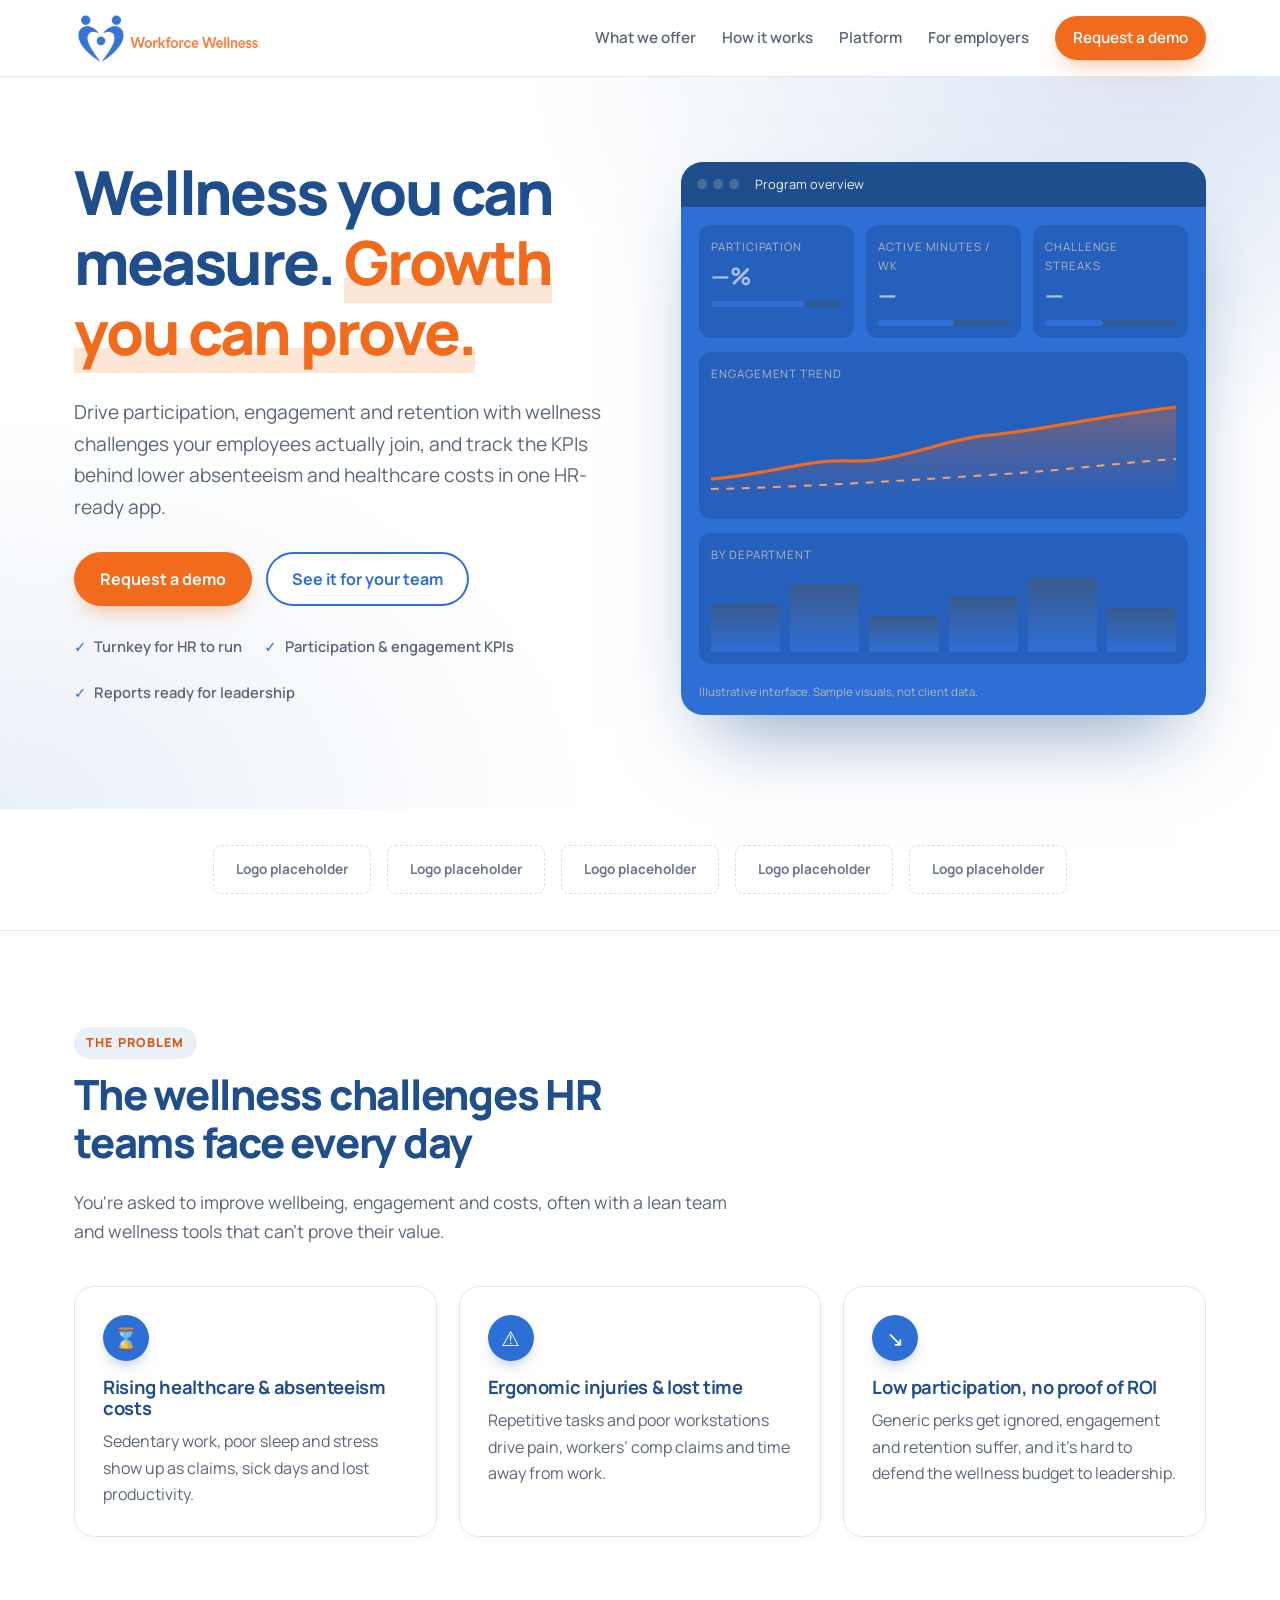
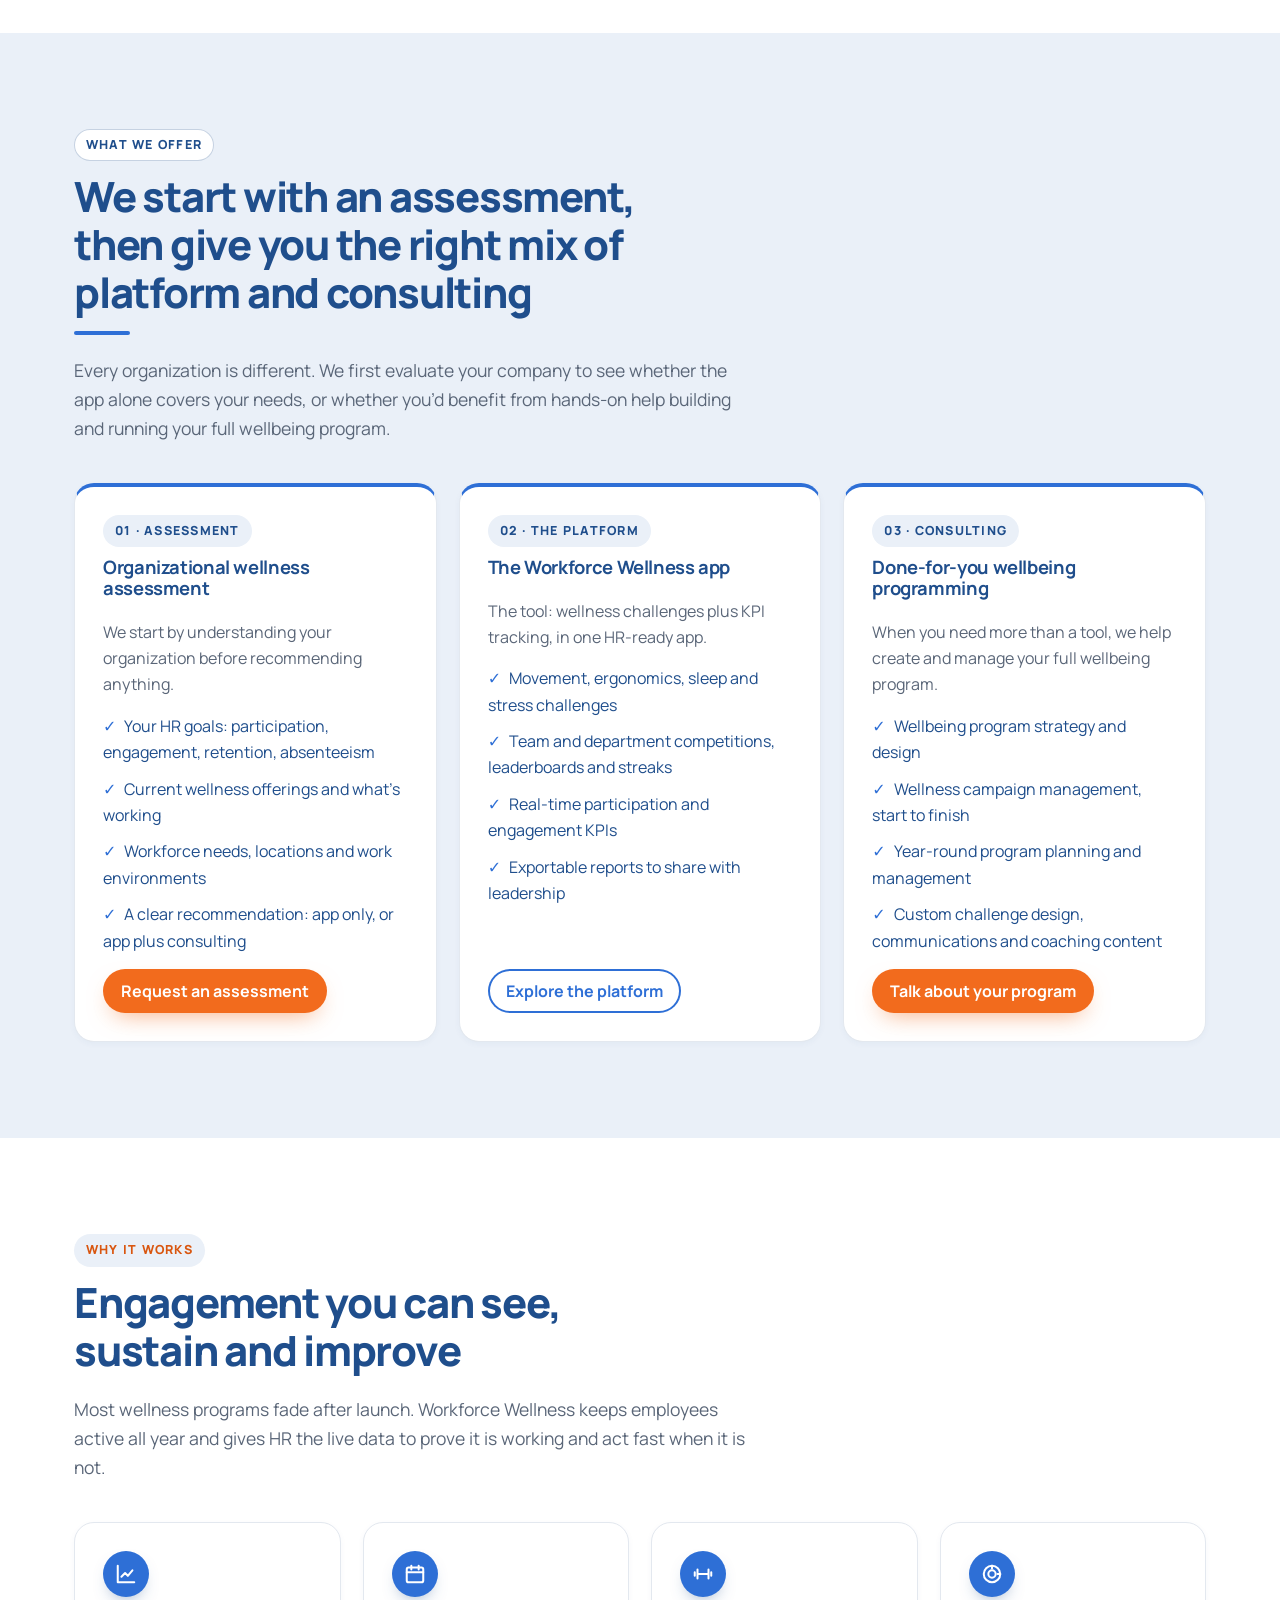
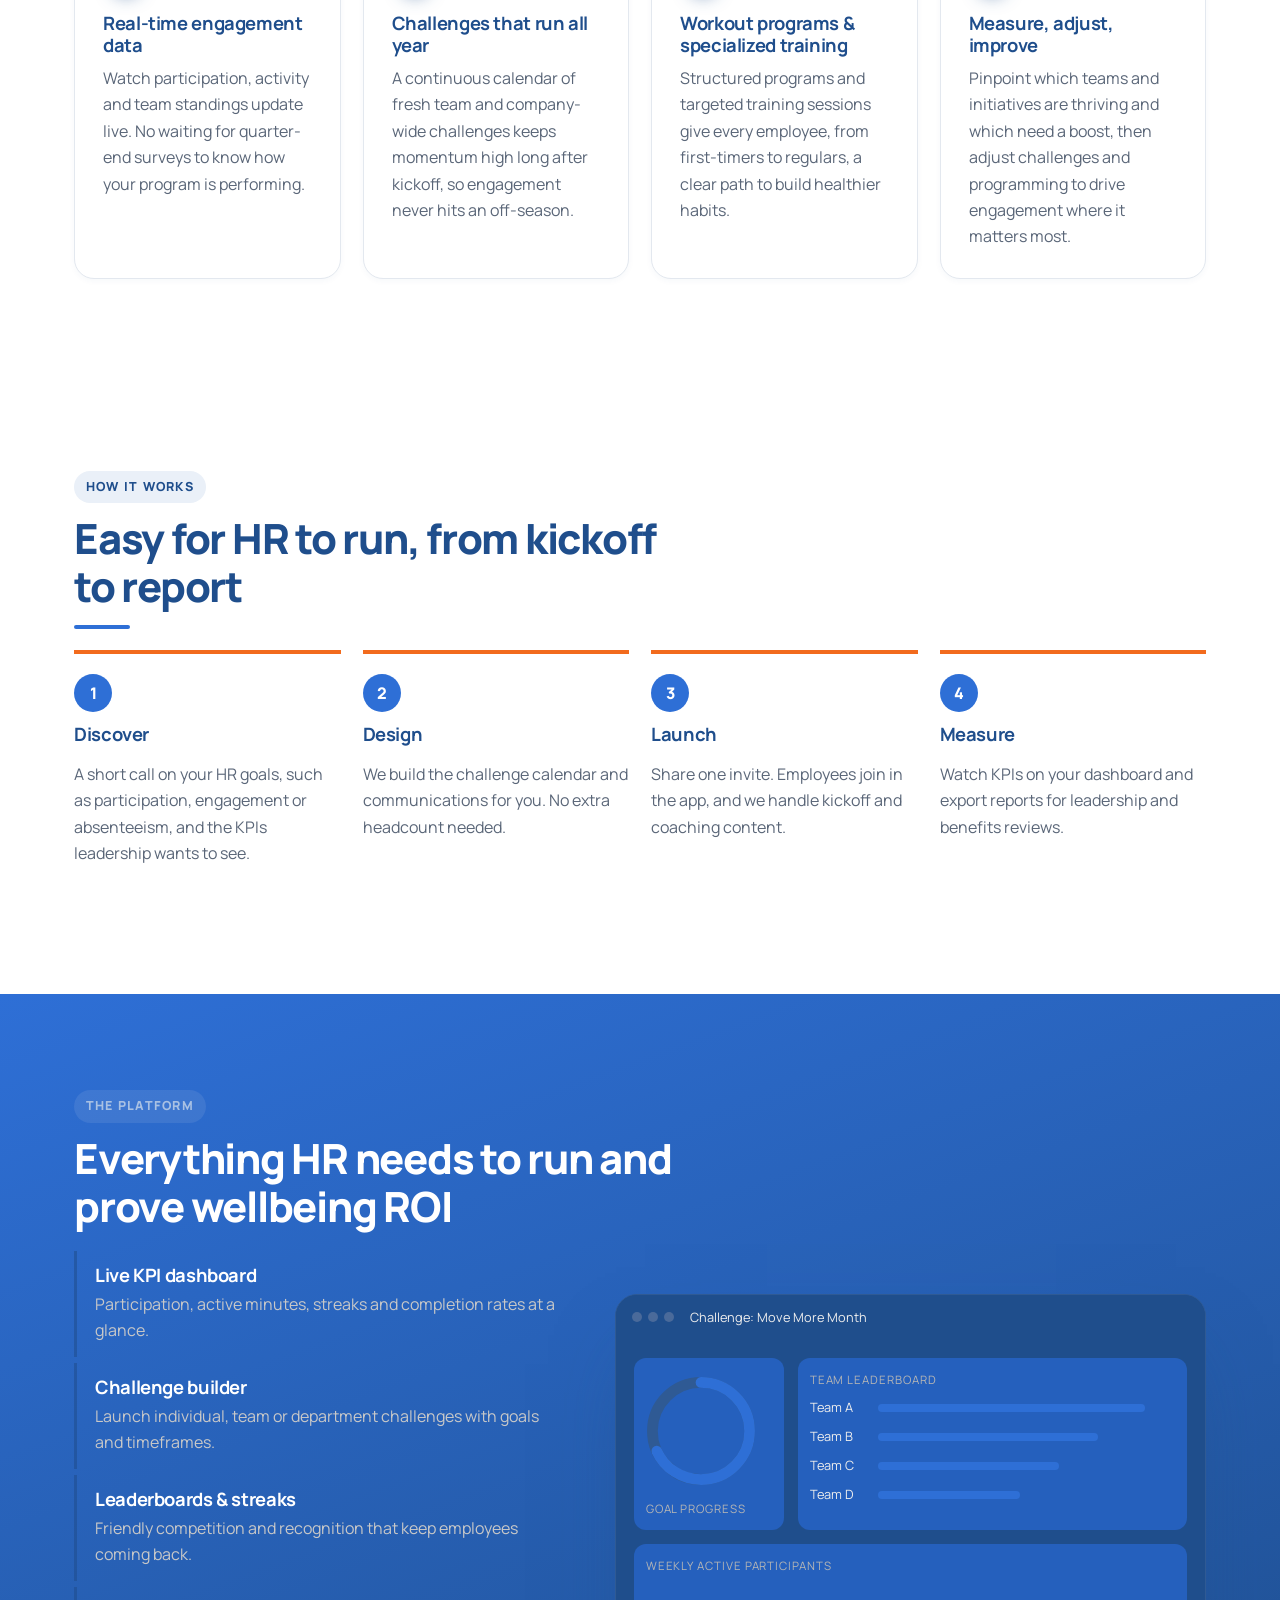
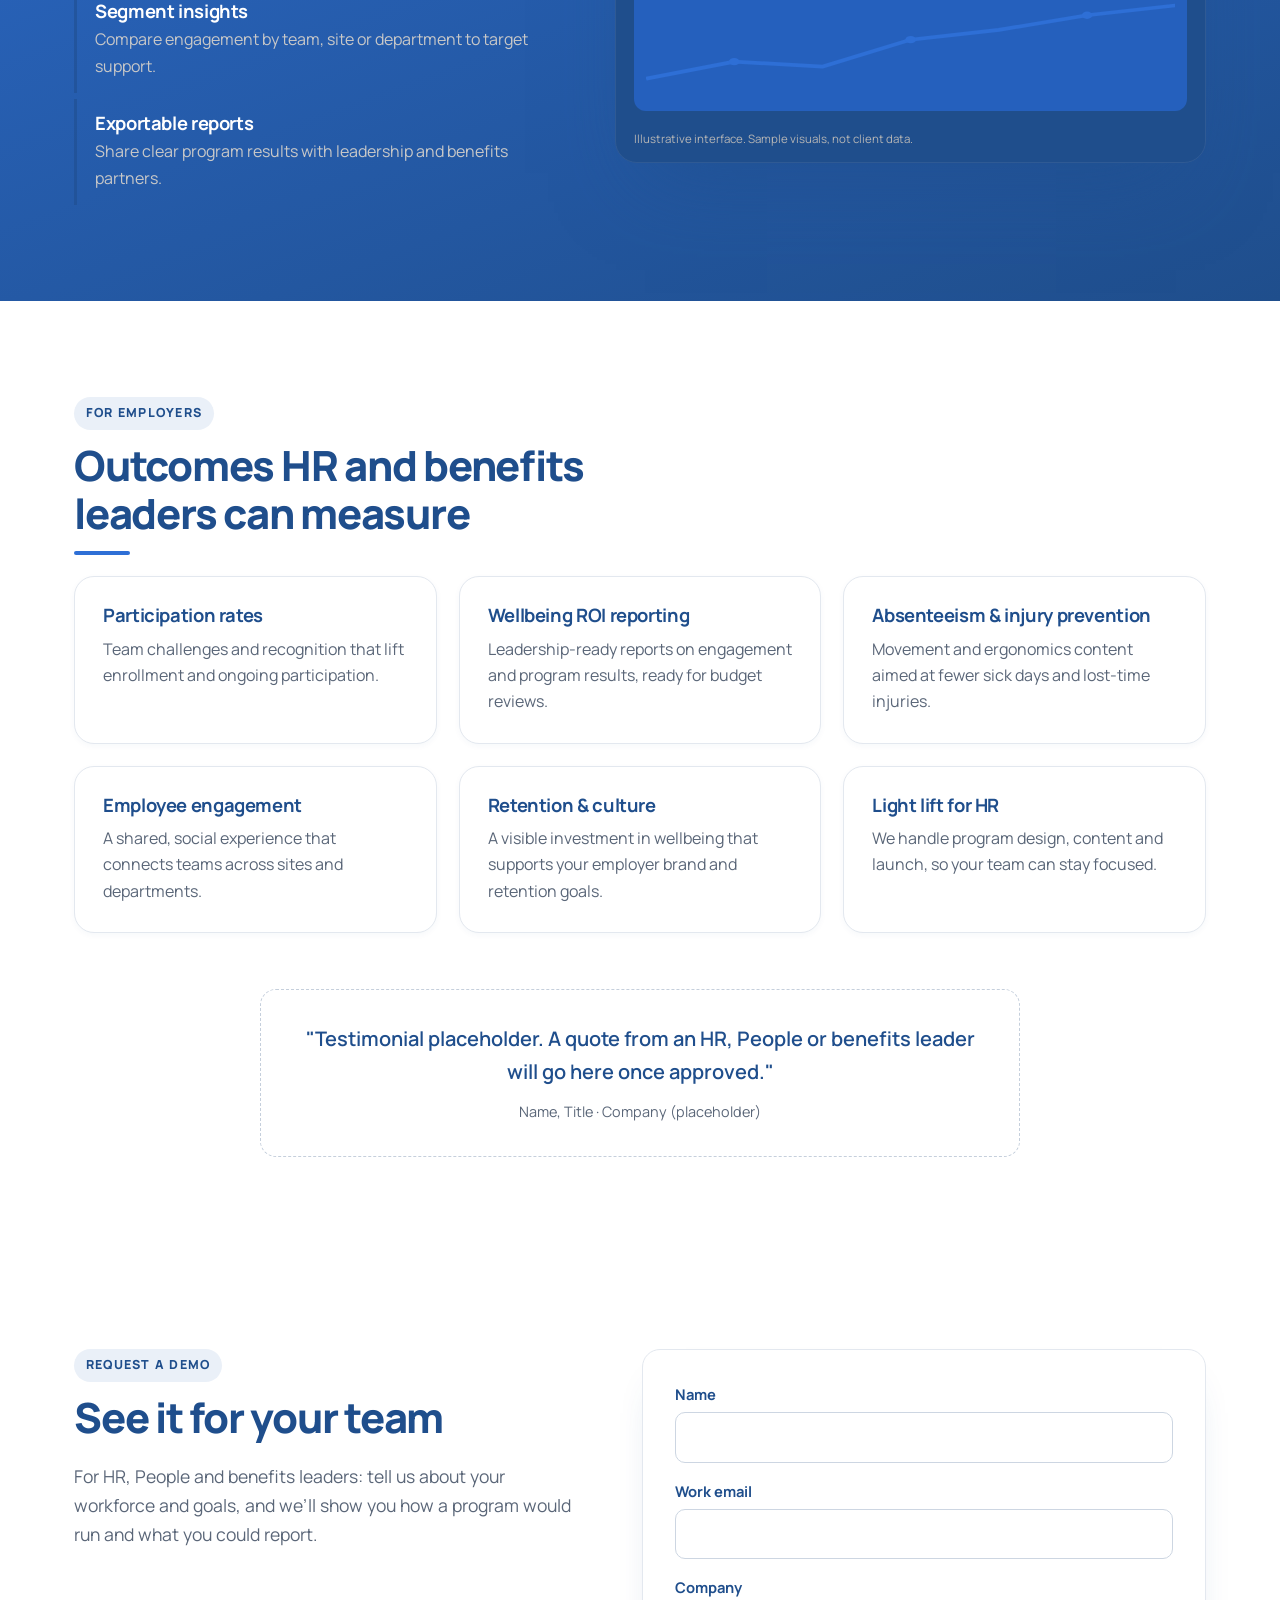
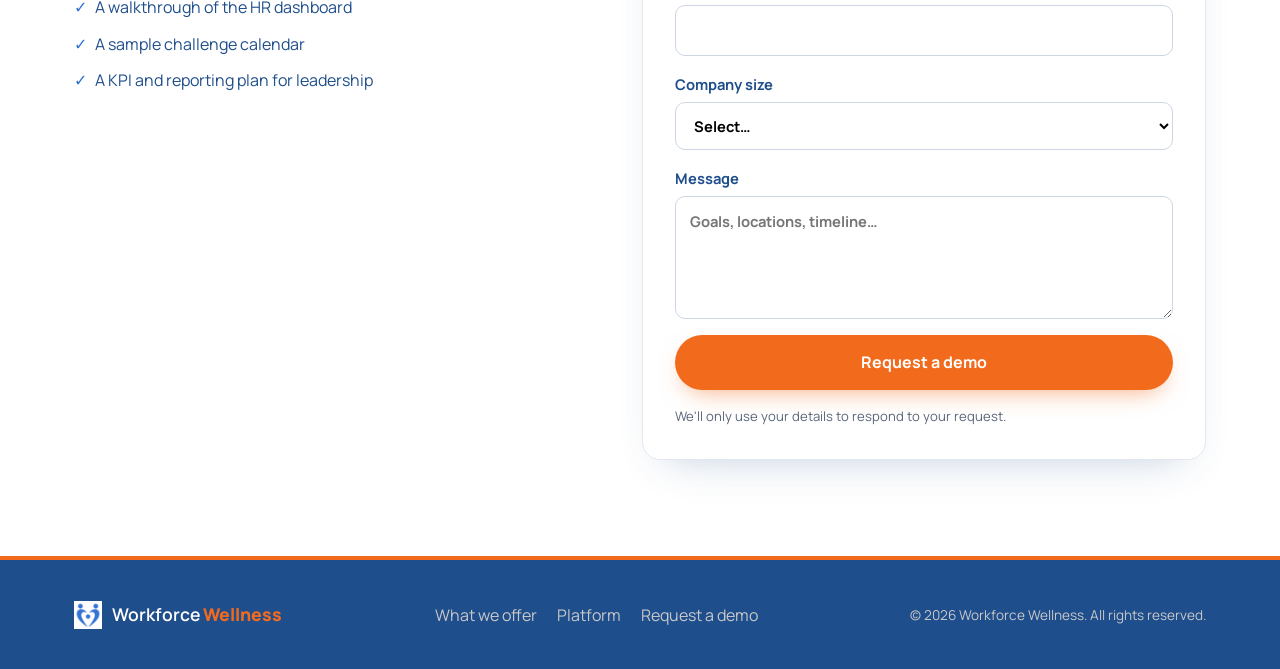
==== commit 97e37824: "Blue/orange preview (local only)" ====
--- a/index.html
+++ b/index.html
@@ -13,7 +13,7 @@
 <meta property="og:url" content="https://workforcewellness.co/">
 <meta property="og:image" content="https://workforcewellness.co/img/og.png">
 <meta name="twitter:card" content="summary_large_image">
-<meta name="theme-color" content="#0B1F3A">
+<meta name="theme-color" content="#2E6FD6">
 <link rel="icon" href="img/favicon-32-rwb.png" sizes="32x32">
 <link rel="apple-touch-icon" href="img/ww-icon-512-rwb.png">
 <link rel="preload" href="fonts/Manrope-var.woff2" as="font" type="font/woff2" crossorigin>
@@ -50,7 +50,7 @@
           <div class="kpi"><small>Challenge streaks</small><strong>—</strong><div class="meter"><b style="width:44%"></b></div></div>
         </div>
         <div class="chart"><small>Engagement trend</small>
-          <svg viewBox="0 0 300 110" preserveAspectRatio="none"><defs><linearGradient id="g" x1="0" x2="0" y1="0" y2="1"><stop offset="0" stop-color="#C8102E" stop-opacity=".35"/><stop offset="1" stop-color="#C8102E" stop-opacity="0"/></linearGradient></defs><path d="M0 90 C40 85 60 70 90 72 S150 50 180 46 240 30 300 18 V110 H0Z" fill="url(#g)"/><path d="M0 90 C40 85 60 70 90 72 S150 50 180 46 240 30 300 18" fill="none" stroke="#C8102E" stroke-width="3"/><path d="M0 100 C60 98 120 92 180 86 S260 74 300 70" fill="none" stroke="#E87A8A" stroke-width="2" stroke-dasharray="5 5"/></svg>
+          <svg viewBox="0 0 300 110" preserveAspectRatio="none"><defs><linearGradient id="g" x1="0" x2="0" y1="0" y2="1"><stop offset="0" stop-color="#F26B1D" stop-opacity=".35"/><stop offset="1" stop-color="#F26B1D" stop-opacity="0"/></linearGradient></defs><path d="M0 90 C40 85 60 70 90 72 S150 50 180 46 240 30 300 18 V110 H0Z" fill="url(#g)"/><path d="M0 90 C40 85 60 70 90 72 S150 50 180 46 240 30 300 18" fill="none" stroke="#F26B1D" stroke-width="3"/><path d="M0 100 C60 98 120 92 180 86 S260 74 300 70" fill="none" stroke="#F7A06B" stroke-width="2" stroke-dasharray="5 5"/></svg>
         </div>
         <div class="bars"><small>By department</small><div><b style="height:60%"></b><b style="height:85%"></b><b style="height:45%"></b><b style="height:70%"></b><b style="height:92%"></b><b style="height:55%"></b></div></div>
       </div>
@@ -134,7 +134,7 @@
         <div class="mock-bar"><i></i><i></i><i></i><span>Challenge: Move More Month</span></div>
         <div class="mock-body">
           <div class="ring-row">
-            <div class="ring"><svg viewBox="0 0 36 36"><circle cx="18" cy="18" r="15.9" fill="none" stroke="#33415F" stroke-width="3.5"/><circle cx="18" cy="18" r="15.9" fill="none" stroke="#1B2A4A" stroke-width="3.5" stroke-dasharray="68 100" transform="rotate(-90 18 18)" stroke-linecap="round"/></svg><small>Goal progress</small></div>
+            <div class="ring"><svg viewBox="0 0 36 36"><circle cx="18" cy="18" r="15.9" fill="none" stroke="#2F5A94" stroke-width="3.5"/><circle cx="18" cy="18" r="15.9" fill="none" stroke="#2E6FD6" stroke-width="3.5" stroke-dasharray="68 100" transform="rotate(-90 18 18)" stroke-linecap="round"/></svg><small>Goal progress</small></div>
             <div class="lb"><small>Team leaderboard</small>
               <div class="lb-r"><span>Team A</span><b style="width:90%"></b></div>
               <div class="lb-r"><span>Team B</span><b style="width:74%"></b></div>
@@ -143,7 +143,7 @@
             </div>
           </div>
           <div class="chart"><small>Weekly active participants</small>
-            <svg viewBox="0 0 300 90" preserveAspectRatio="none"><path d="M0 80 L50 66 L100 70 L150 48 L200 40 L250 28 L300 20" fill="none" stroke="#1B2A4A" stroke-width="3"/><g fill="#1B2A4A"><circle cx="50" cy="66" r="3"/><circle cx="150" cy="48" r="3"/><circle cx="250" cy="28" r="3"/></g></svg>
+            <svg viewBox="0 0 300 90" preserveAspectRatio="none"><path d="M0 80 L50 66 L100 70 L150 48 L200 40 L250 28 L300 20" fill="none" stroke="#2E6FD6" stroke-width="3"/><g fill="#2E6FD6"><circle cx="50" cy="66" r="3"/><circle cx="150" cy="48" r="3"/><circle cx="250" cy="28" r="3"/></g></svg>
           </div>
         </div>
         <p class="mock-note">Illustrative interface. Sample visuals, not client data.</p>
--- a/css/style.css
+++ b/css/style.css
@@ -1,5 +1,5 @@
 @font-face{font-family:"Manrope";src:url("../fonts/Manrope-var.woff2") format("woff2");font-weight:200 800;font-display:swap}
-:root{--navy:#1B2A4A;--navy2:#26375C;--green:#C8102E;--green-d:#A00D25;--ink:#1B2A4A;--mut:#5A6678;--bg:#F6F8FB;--line:#E3E8EF}
+:root{--navy:#2E6FD6;--navy2:#2560BD;--green:#F26B1D;--green-d:#D9560F;--ink:#1F4E8C;--mut:#5A6678;--bg:#F6F8FB;--line:#E3E8EF}
 *{box-sizing:border-box}html{scroll-behavior:smooth;scroll-padding-top:80px}
 body{margin:0;font:16px/1.65 Manrope,system-ui,sans-serif;color:var(--ink);background:#fff}
 img{max-width:100%;height:auto;display:block}a{color:inherit}
@@ -26,40 +26,40 @@
 .ctas{display:flex;gap:14px;flex-wrap:wrap;margin:28px 0}
 .ticks{list-style:none;padding:0;display:flex;gap:22px;flex-wrap:wrap;color:var(--mut);font-size:.92rem;font-weight:600}
 .ticks li::before,.list li::before{content:"✓";color:var(--green-d);font-weight:800;margin-right:8px}
-.mock{background:var(--navy);border-radius:18px;box-shadow:0 30px 60px -20px rgba(27,42,74,.45);color:#EDEDED;overflow:hidden}
-.mock-bar{display:flex;gap:6px;align-items:center;padding:12px 16px;background:#14203A;font-size:.8rem}.mock-bar i{width:10px;height:10px;border-radius:50%;background:#4A5A7A}.mock-bar span{margin-left:10px}
+.mock{background:var(--navy);border-radius:18px;box-shadow:0 30px 60px -20px rgba(31,78,140,.45);color:#EDEDED;overflow:hidden}
+.mock-bar{display:flex;gap:6px;align-items:center;padding:12px 16px;background:#1F4E8C;font-size:.8rem}.mock-bar i{width:10px;height:10px;border-radius:50%;background:#4A6A9A}.mock-bar span{margin-left:10px}
 .mock-body{padding:18px;display:grid;gap:14px}.mock small{font-size:.72rem;text-transform:uppercase;letter-spacing:.08em;color:#B5B5B5;display:block}
 .kpis{display:grid;grid-template-columns:repeat(3,1fr);gap:12px}.kpi,.chart,.bars,.lb,.ring{background:var(--navy2);border-radius:12px;padding:12px}
-.kpi strong{font-size:1.5rem;color:#fff;display:block}.meter{height:6px;background:#33415F;border-radius:4px;margin-top:6px}.meter b{display:block;height:100%;background:var(--green);border-radius:4px}
+.kpi strong{font-size:1.5rem;color:#fff;display:block}.meter{height:6px;background:#2F5A94;border-radius:4px;margin-top:6px}.meter b{display:block;height:100%;background:var(--green);border-radius:4px}
 .chart svg{width:100%;height:110px;margin-top:6px}
-.bars>div{display:flex;align-items:flex-end;gap:10px;height:80px;margin-top:8px}.bars b{flex:1;background:linear-gradient(var(--green),#8E0B20);border-radius:4px 4px 0 0}
+.bars>div{display:flex;align-items:flex-end;gap:10px;height:80px;margin-top:8px}.bars b{flex:1;background:linear-gradient(var(--green),#B8460A);border-radius:4px 4px 0 0}
 .mock-note{font-size:.72rem;color:#B5B5B5;margin:0;padding:0 18px 14px}
 .logos{padding:36px 0;border-bottom:1px solid var(--line)}
 .logos ul{list-style:none;padding:0;display:flex;justify-content:center;gap:16px;flex-wrap:wrap;margin:0}.logos li{border:1.5px dashed #c5cfdc;color:#6b788b;border-radius:8px;padding:12px 22px;font-size:.85rem;font-weight:700}
 .sec{padding:96px 0}.alt{background:var(--bg)}.dark{background:var(--navy);color:#F2F2F2}.dark .eyebrow{color:var(--green)}.dark h2{color:#fff}
 .grid3{display:grid;grid-template-columns:repeat(3,1fr);gap:22px}
-.card{background:#fff;border:1px solid var(--line);border-radius:16px;padding:28px;box-shadow:0 2px 6px rgba(27,42,74,.04)}.card p{color:var(--mut);margin:0}
+.card{background:#fff;border:1px solid var(--line);border-radius:16px;padding:28px;box-shadow:0 2px 6px rgba(31,78,140,.04)}.card p{color:var(--mut);margin:0}
 .ic{width:46px;height:46px;border-radius:12px;background:#EAF0F8;color:var(--green-d);display:grid;place-items:center;font-size:1.3rem;margin-bottom:16px}
 .split{display:grid;grid-template-columns:1fr 1.1fr;gap:56px;align-items:start}
 .duo{display:grid;gap:20px}.list{list-style:none;padding:0;margin:0}.list li{padding:5px 0}
 .steps{list-style:none;padding:0;display:grid;grid-template-columns:repeat(4,1fr);gap:22px;counter-reset:s}
 .steps li{border-top:3px solid var(--green);padding-top:20px}.steps span{display:inline-grid;place-items:center;width:38px;height:38px;border-radius:50%;background:var(--navy);color:#fff;font-weight:800;margin-bottom:12px}.steps p{color:var(--mut)}
 .feat{display:grid;grid-template-columns:1fr 1.2fr;gap:48px;align-items:center}
-.feat-list{display:grid;gap:6px}.feat-list article{padding:14px 0 14px 18px;border-left:3px solid #33415F}.feat-list article:hover{border-color:var(--green)}.feat-list h3{color:#fff;margin:0 0 4px}.feat-list p{margin:0;color:#C8C8C8}
-.mock-lg{background:#14203A;border:1px solid #33415F}
+.feat-list{display:grid;gap:6px}.feat-list article{padding:14px 0 14px 18px;border-left:3px solid #2F5A94}.feat-list article:hover{border-color:var(--green)}.feat-list h3{color:#fff;margin:0 0 4px}.feat-list p{margin:0;color:#C8C8C8}
+.mock-lg{background:#1F4E8C;border:1px solid #2F5A94}
 .ring-row{display:grid;grid-template-columns:150px 1fr;gap:14px}.ring svg{width:100%;max-width:110px;margin:6px auto}
 .lb-r{display:grid;grid-template-columns:60px 1fr;gap:8px;align-items:center;font-size:.8rem;margin-top:8px}.lb-r b{height:8px;background:var(--green);border-radius:4px;display:block}
 .quote{margin:56px auto 0;max-width:760px;text-align:center;border:1.5px dashed #c5cfdc;border-radius:16px;padding:32px}
 .quote blockquote{margin:0 0 12px;font-size:1.25rem;font-weight:600}.quote figcaption{color:var(--mut);font-size:.9rem}
-.about{display:grid;grid-template-columns:380px 1fr;gap:56px;align-items:center}.about img{border-radius:18px;box-shadow:0 20px 40px -20px rgba(27,42,74,.4)}
+.about{display:grid;grid-template-columns:380px 1fr;gap:56px;align-items:center}.about img{border-radius:18px;box-shadow:0 20px 40px -20px rgba(31,78,140,.4)}
 .role{font-weight:700;color:var(--green-d)}
 .creds{list-style:none;padding:0;display:flex;flex-wrap:wrap;gap:8px;margin-top:20px}.creds li{background:#fff;border:1px solid var(--line);border-radius:999px;padding:6px 14px;font-size:.82rem;font-weight:700;color:var(--navy)}
-.form{background:#fff;border:1px solid var(--line);border-radius:18px;padding:32px;display:grid;gap:16px;box-shadow:0 20px 40px -24px rgba(27,42,74,.3)}
+.form{background:#fff;border:1px solid var(--line);border-radius:18px;padding:32px;display:grid;gap:16px;box-shadow:0 20px 40px -24px rgba(31,78,140,.3)}
 .form label{display:grid;gap:6px;font-weight:700;font-size:.92rem}
 .form input,.form select,.form textarea{font:inherit;padding:12px 14px;border:1.5px solid #cdd6e2;border-radius:10px;background:#fff}
-.form input:focus,.form select:focus,.form textarea:focus{border-color:var(--green-d);outline:none;box-shadow:0 0 0 3px rgba(200,16,46,.25)}
+.form input:focus,.form select:focus,.form textarea:focus{border-color:var(--green-d);outline:none;box-shadow:0 0 0 3px rgba(242,107,29,.25)}
 .hp{position:absolute;left:-9999px}.fine{font-size:.82rem;color:var(--mut);margin:0}
-.foot{background:#14203A;color:#C8C8C8;padding:40px 0}.foot-in{display:flex;flex-wrap:wrap;gap:24px;justify-content:space-between;align-items:center}
+.foot{background:#1F4E8C;color:#C8C8C8;padding:40px 0}.foot-in{display:flex;flex-wrap:wrap;gap:24px;justify-content:space-between;align-items:center}
 .foot .brand{color:#fff}.foot .brand b{color:var(--green)}.foot nav{display:flex;gap:20px}.foot nav a{text-decoration:none}.foot p{margin:0;font-size:.85rem}
 @media (max-width:960px){.hero-in,.split,.feat,.about{grid-template-columns:1fr}.grid3{grid-template-columns:1fr 1fr}.steps{grid-template-columns:1fr 1fr}.about img{max-width:340px}
 .menu-btn{display:block}nav#menu{display:none;position:absolute;top:68px;left:0;right:0;background:#fff;flex-direction:column;padding:20px;border-bottom:1px solid var(--line)}nav#menu.open{display:flex}}
@@ -72,28 +72,28 @@
 .brand-logo{height:44px;width:auto;max-width:60vw}@media(max-width:600px){.brand-logo{height:36px}}
 /* ---- Rebrand preview: orange + charcoal + white ---- */
 :root{--line:#E3E8EF;--bg:#F6F8FB;--mut:#5A6678}
-h1{letter-spacing:-.035em}h1 span{color:var(--green);background:linear-gradient(transparent 70%,#F9DCE1 70%)}
+h1{letter-spacing:-.035em}h1 span{color:var(--green);background:linear-gradient(transparent 70%,#FDE6D6 70%)}
 h2{letter-spacing:-.03em}
 .nav{background:rgba(255,255,255,.96);border-bottom:1px solid var(--line)}.nav-in{height:76px}
 nav#menu a:hover{color:var(--green-d)}
-.btn{background:var(--green);border-radius:999px;box-shadow:0 10px 24px -10px rgba(200,16,46,.6)}
+.btn{background:var(--green);border-radius:999px;box-shadow:0 10px 24px -10px rgba(242,107,29,.6)}
 .btn:hover{background:var(--green-d)}
 .btn-ghost{background:#fff;color:var(--navy);box-shadow:inset 0 0 0 2px var(--navy)}.btn-ghost:hover{background:var(--navy);color:#fff}
 .eyebrow{display:inline-block;background:#EAF0F8;color:var(--green-d);padding:6px 12px;border-radius:999px;letter-spacing:.1em}
-.dark .eyebrow{background:rgba(200,16,46,.15);color:#E0475E}
+.dark .eyebrow{background:rgba(242,107,29,.15);color:#F58A4B}
 .hero{background:radial-gradient(900px 520px at 90% 0%,#DCE6F3,transparent 70%),radial-gradient(600px 400px at 0% 100%,#EAF0F8,transparent),#fff}
-.mock{border-radius:22px;box-shadow:0 40px 80px -30px rgba(27,42,74,.55)}
+.mock{border-radius:22px;box-shadow:0 40px 80px -30px rgba(31,78,140,.55)}
 .card{border-radius:20px;border-color:var(--line);transition:transform .2s,box-shadow .2s}
-.card:hover{transform:translateY(-3px);box-shadow:0 20px 40px -24px rgba(200,16,46,.45);border-color:#F2B8C1}
+.card:hover{transform:translateY(-3px);box-shadow:0 20px 40px -24px rgba(242,107,29,.45);border-color:#FBCDB0}
 .ic{border-radius:50%;background:var(--green);color:#fff}
 .steps li{border-top:4px solid var(--green)}.steps span{background:var(--green)}
-.dark{background:linear-gradient(160deg,#1B2A4A,#14203A)}
+.dark{background:linear-gradient(160deg,#2E6FD6,#1F4E8C)}
 .alt{background:var(--bg)}
 .logos li{border-color:#D5DEEA}
-.foot{background:#14203A;border-top:4px solid var(--green)}
+.foot{background:#1F4E8C;border-top:4px solid var(--green)}
 .brand-logo{height:54px}@media(max-width:600px){.brand-logo{height:42px}}
-/* Secondary accent: green #1B2A4A (positive/progress cues). Orange remains primary. */
-:root{--ok:#1B2A4A;--ok-d:#14203A;--ok-l:#EAF0F8}
+/* Secondary accent: green #2E6FD6 (positive/progress cues). Orange remains primary. */
+:root{--ok:#2E6FD6;--ok-d:#1F4E8C;--ok-l:#EAF0F8}
 .ticks li::before,.list li::before{color:var(--ok)}
 .meter b{background:var(--ok)}
 .bars b{background:linear-gradient(#3A5A8C,var(--ok))}
@@ -106,7 +106,7 @@
 /* Green pass 2: stronger secondary presence. Orange still leads all CTAs. */
 #solution{background:var(--ok-l)}
 #solution .card{border-top:4px solid var(--ok)}
-#solution>.wrap>.eyebrow,#how .eyebrow,#employers .eyebrow{background:#fff;color:var(--ok-d);box-shadow:inset 0 0 0 1px rgba(27,42,74,.25)}
+#solution>.wrap>.eyebrow,#how .eyebrow,#employers .eyebrow{background:#fff;color:var(--ok-d);box-shadow:inset 0 0 0 1px rgba(31,78,140,.25)}
 #how .eyebrow,#employers .eyebrow{background:var(--ok-l);box-shadow:none}
 #solution .card .eyebrow{background:var(--ok-l);color:var(--ok-d)}
 #solution h2::after,#how h2::after,#employers h2::after{content:"";display:block;width:56px;height:4px;border-radius:2px;background:var(--ok);margin-top:14px}
@@ -117,15 +117,15 @@
 main p a:not(.btn):hover,footer a:not(.btn):hover{color:var(--ok-d)}
 #solution .offer .card .eyebrow{align-self:flex-start}
 /* green icons */
-.ic,#solution .ic{background:var(--ok);color:#fff;box-shadow:0 8px 18px -10px rgba(27,42,74,.7)}
+.ic,#solution .ic{background:var(--ok);color:#fff;box-shadow:0 8px 18px -10px rgba(31,78,140,.7)}
 .steps span{background:var(--ok);color:#fff}
-.feat-list article{border-left-color:rgba(27,42,74,.55)}
+.feat-list article{border-left-color:rgba(31,78,140,.55)}
 svg.icon,.icon{color:var(--ok);fill:currentColor}
 /* Green pass 4: every interactive state turns green. Resting look unchanged. */
 a,button,.btn,.card,nav#menu a,.menu-btn{transition:background-color .22s ease,color .22s ease,border-color .22s ease,box-shadow .22s ease,transform .22s ease,text-decoration-color .22s ease}
-.btn:hover,.btn:focus-visible{background:var(--ok);color:#fff;box-shadow:0 12px 28px -10px rgba(27,42,74,.65);transform:translateY(-1px)}
-.btn:active{background:var(--ok-d);color:#fff;transform:translateY(0);box-shadow:0 6px 14px -8px rgba(27,42,74,.7)}
-.btn-ghost:hover,.btn-ghost:focus-visible{background:#fff;color:var(--ok);box-shadow:inset 0 0 0 2px var(--ok),0 10px 24px -14px rgba(27,42,74,.5)}
+.btn:hover,.btn:focus-visible{background:var(--ok);color:#fff;box-shadow:0 12px 28px -10px rgba(31,78,140,.65);transform:translateY(-1px)}
+.btn:active{background:var(--ok-d);color:#fff;transform:translateY(0);box-shadow:0 6px 14px -8px rgba(31,78,140,.7)}
+.btn-ghost:hover,.btn-ghost:focus-visible{background:#fff;color:var(--ok);box-shadow:inset 0 0 0 2px var(--ok),0 10px 24px -14px rgba(31,78,140,.5)}
 .btn-ghost:active{background:var(--ok-l);color:var(--ok-d);box-shadow:inset 0 0 0 2px var(--ok-d)}
 #platform .btn-ghost:hover,#platform .btn-ghost:focus-visible{background:transparent;color:#A9C1E3;box-shadow:inset 0 0 0 2px #A9C1E3}
 nav#menu a:not(.btn):hover,nav#menu a:not(.btn):focus-visible{color:var(--ok)}
@@ -134,8 +134,8 @@
 a:not(.btn):active{color:var(--ok-d)}
 .foot a:not(.btn):hover,.dark a:not(.btn):hover{color:#A9C1E3}
 .menu-btn:hover,.menu-btn:focus-visible{color:var(--ok);border-color:var(--ok)}
-.card:hover,.card:focus-within{border-color:var(--ok);box-shadow:0 20px 40px -24px rgba(27,42,74,.45)}
-.form input:focus,.form select:focus,.form textarea:focus{border-color:var(--ok);box-shadow:0 0 0 3px rgba(27,42,74,.22)}
+.card:hover,.card:focus-within{border-color:var(--ok);box-shadow:0 20px 40px -24px rgba(31,78,140,.45)}
+.form input:focus,.form select:focus,.form textarea:focus{border-color:var(--ok);box-shadow:0 0 0 3px rgba(31,78,140,.22)}
 :focus-visible{outline-color:var(--ok)}
 .grid4{display:grid;grid-template-columns:repeat(4,1fr);gap:22px}
 #engagement .ic svg{display:block}
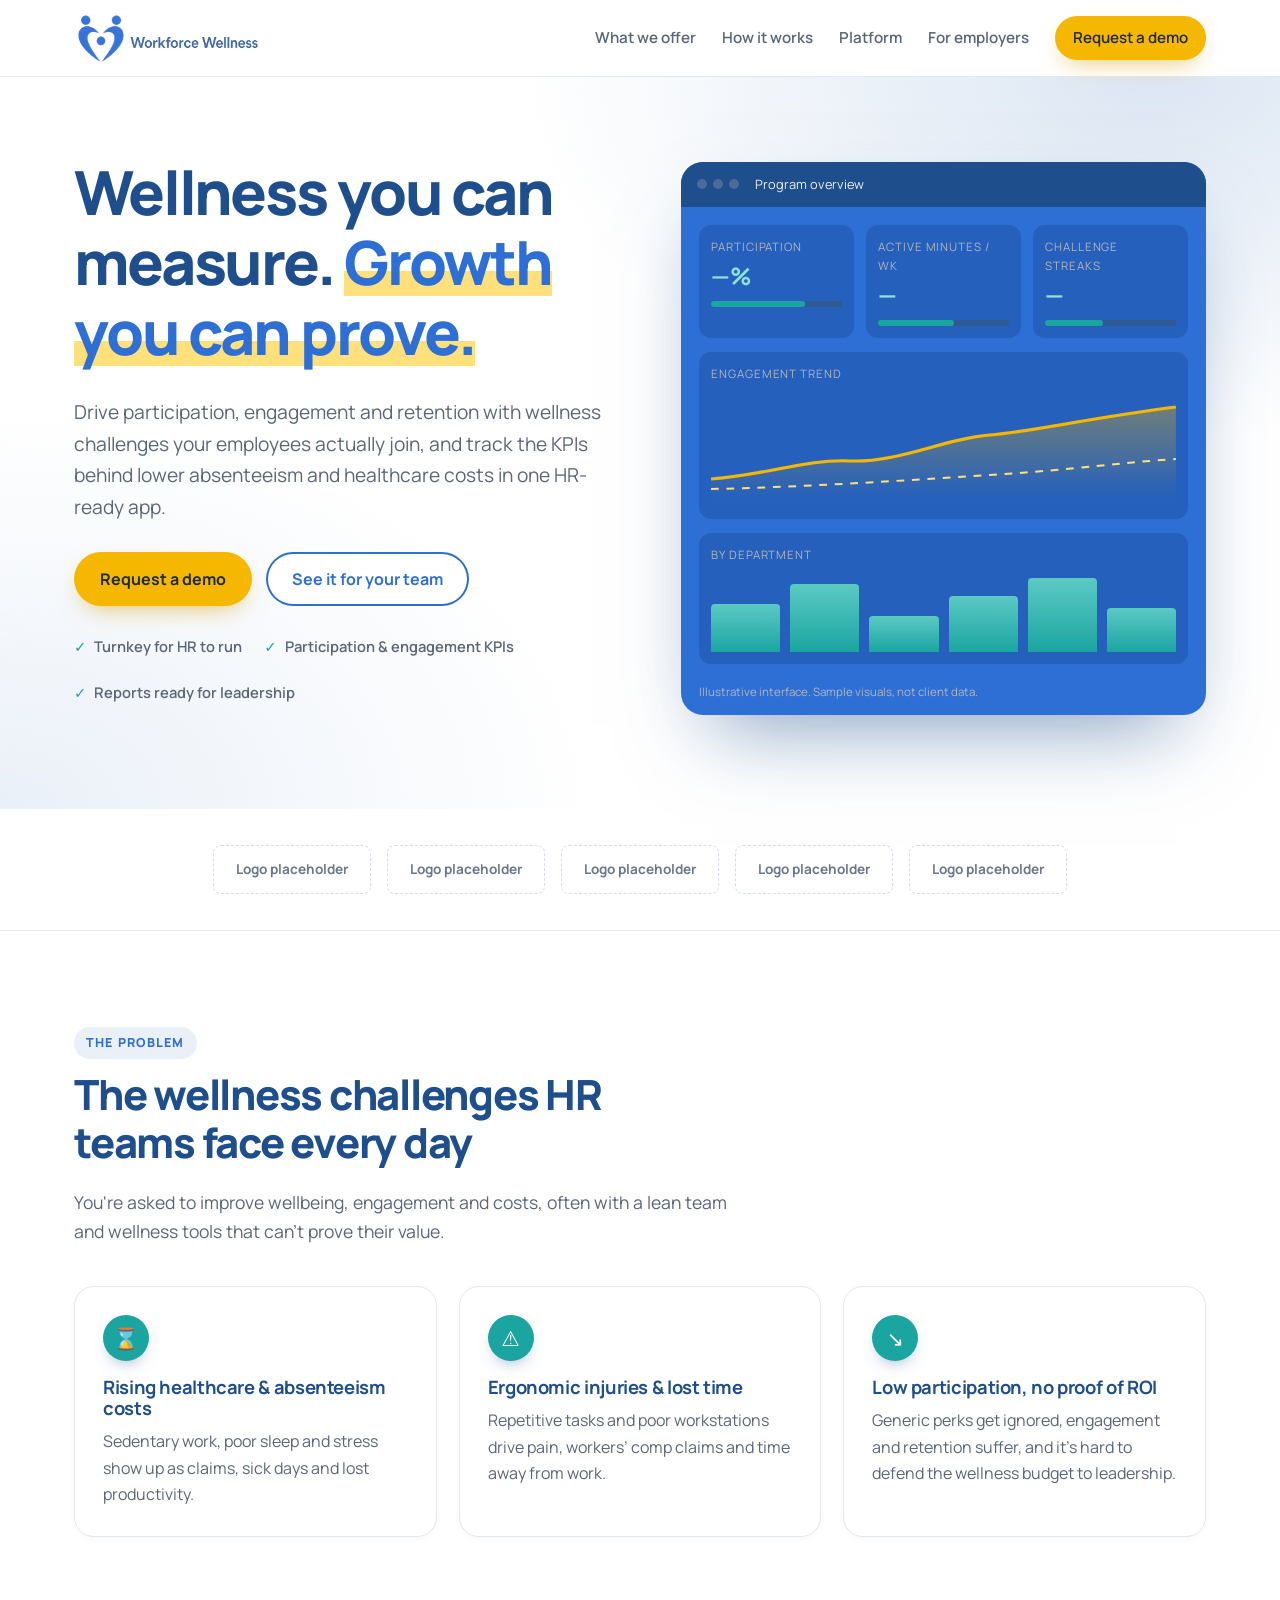
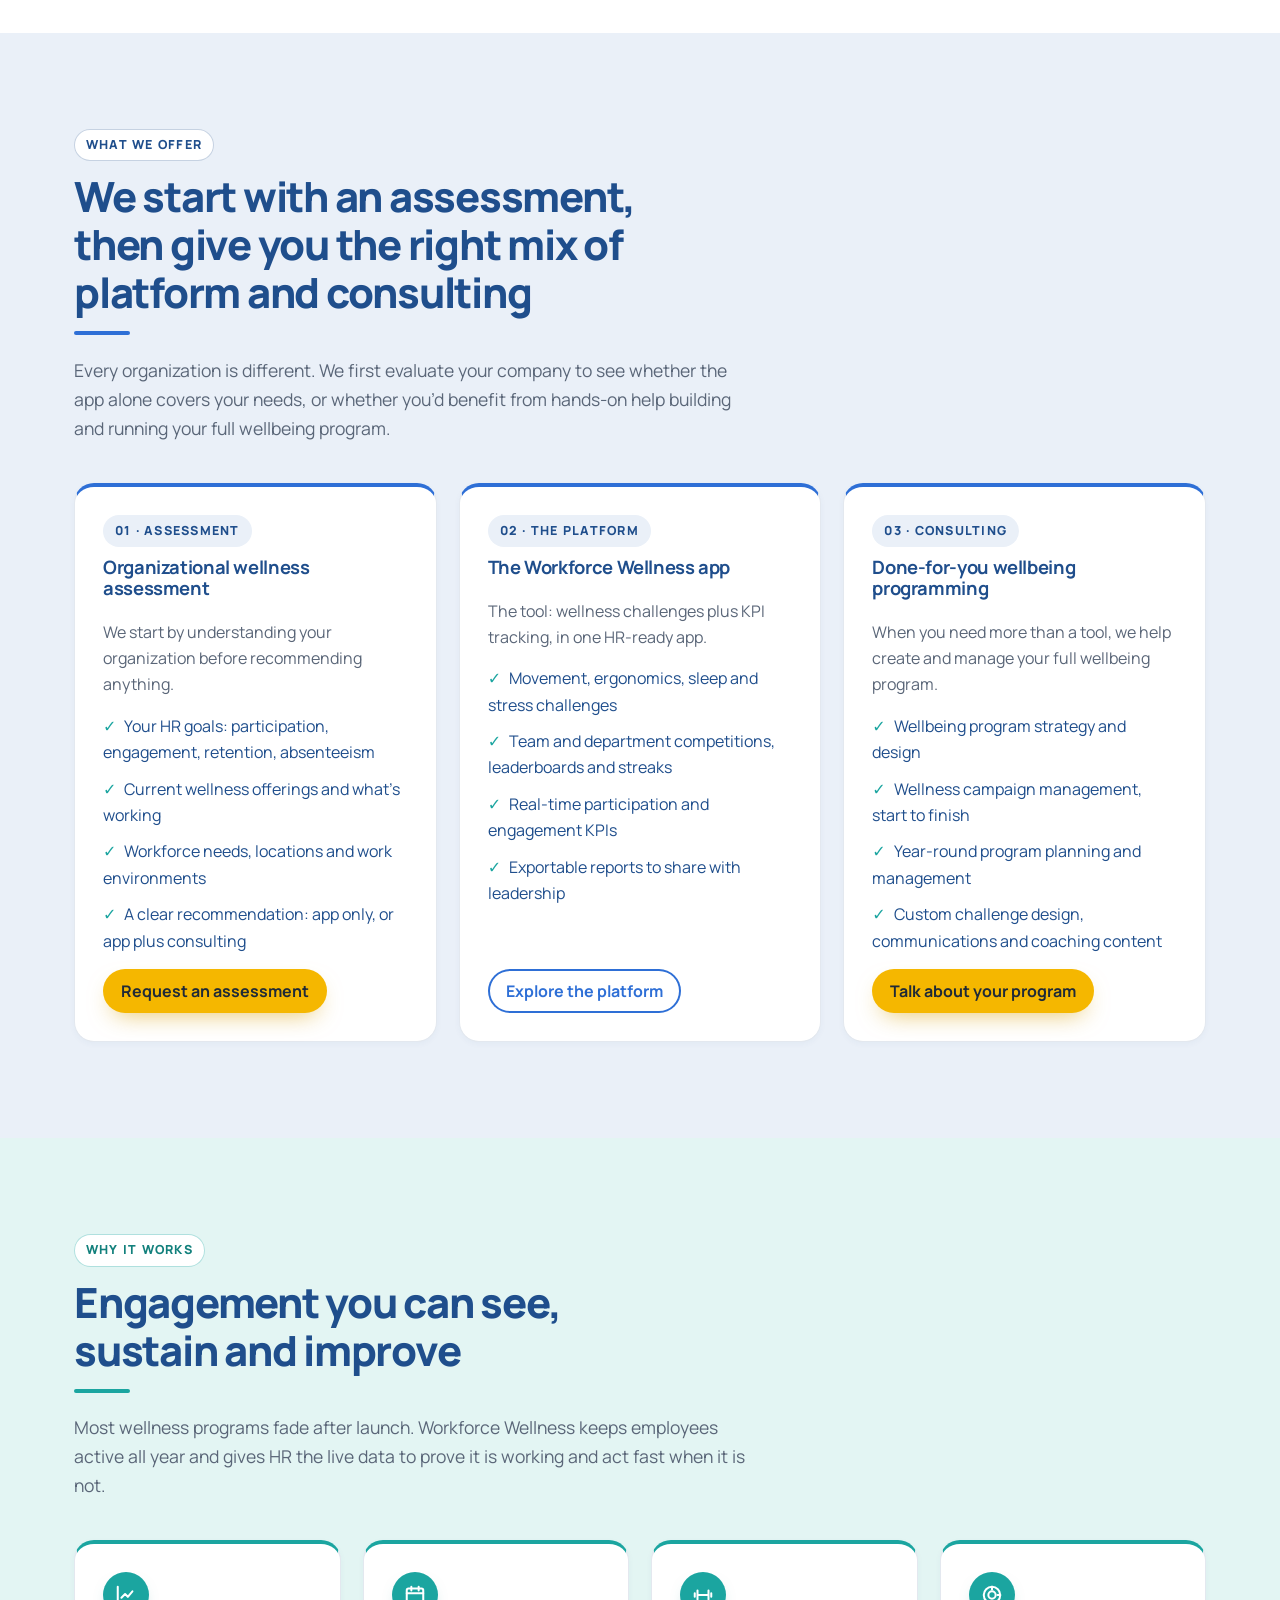
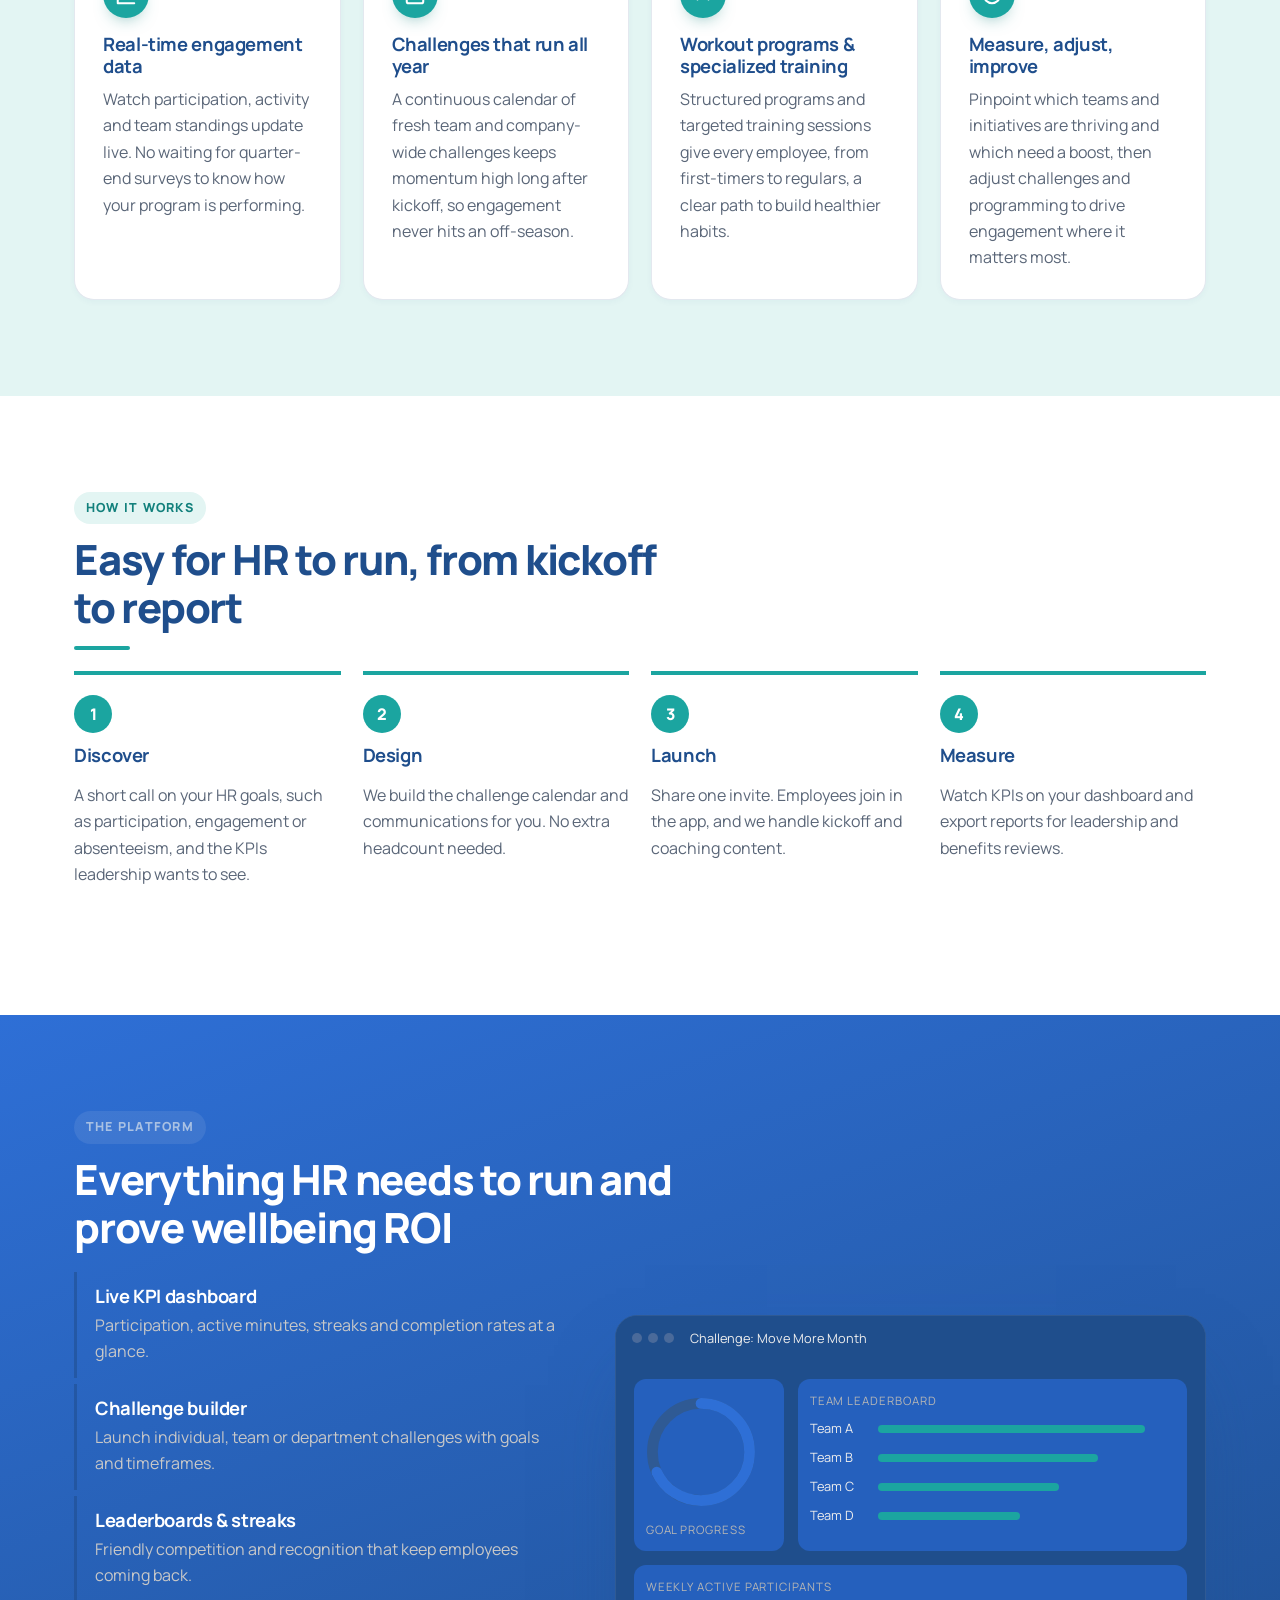
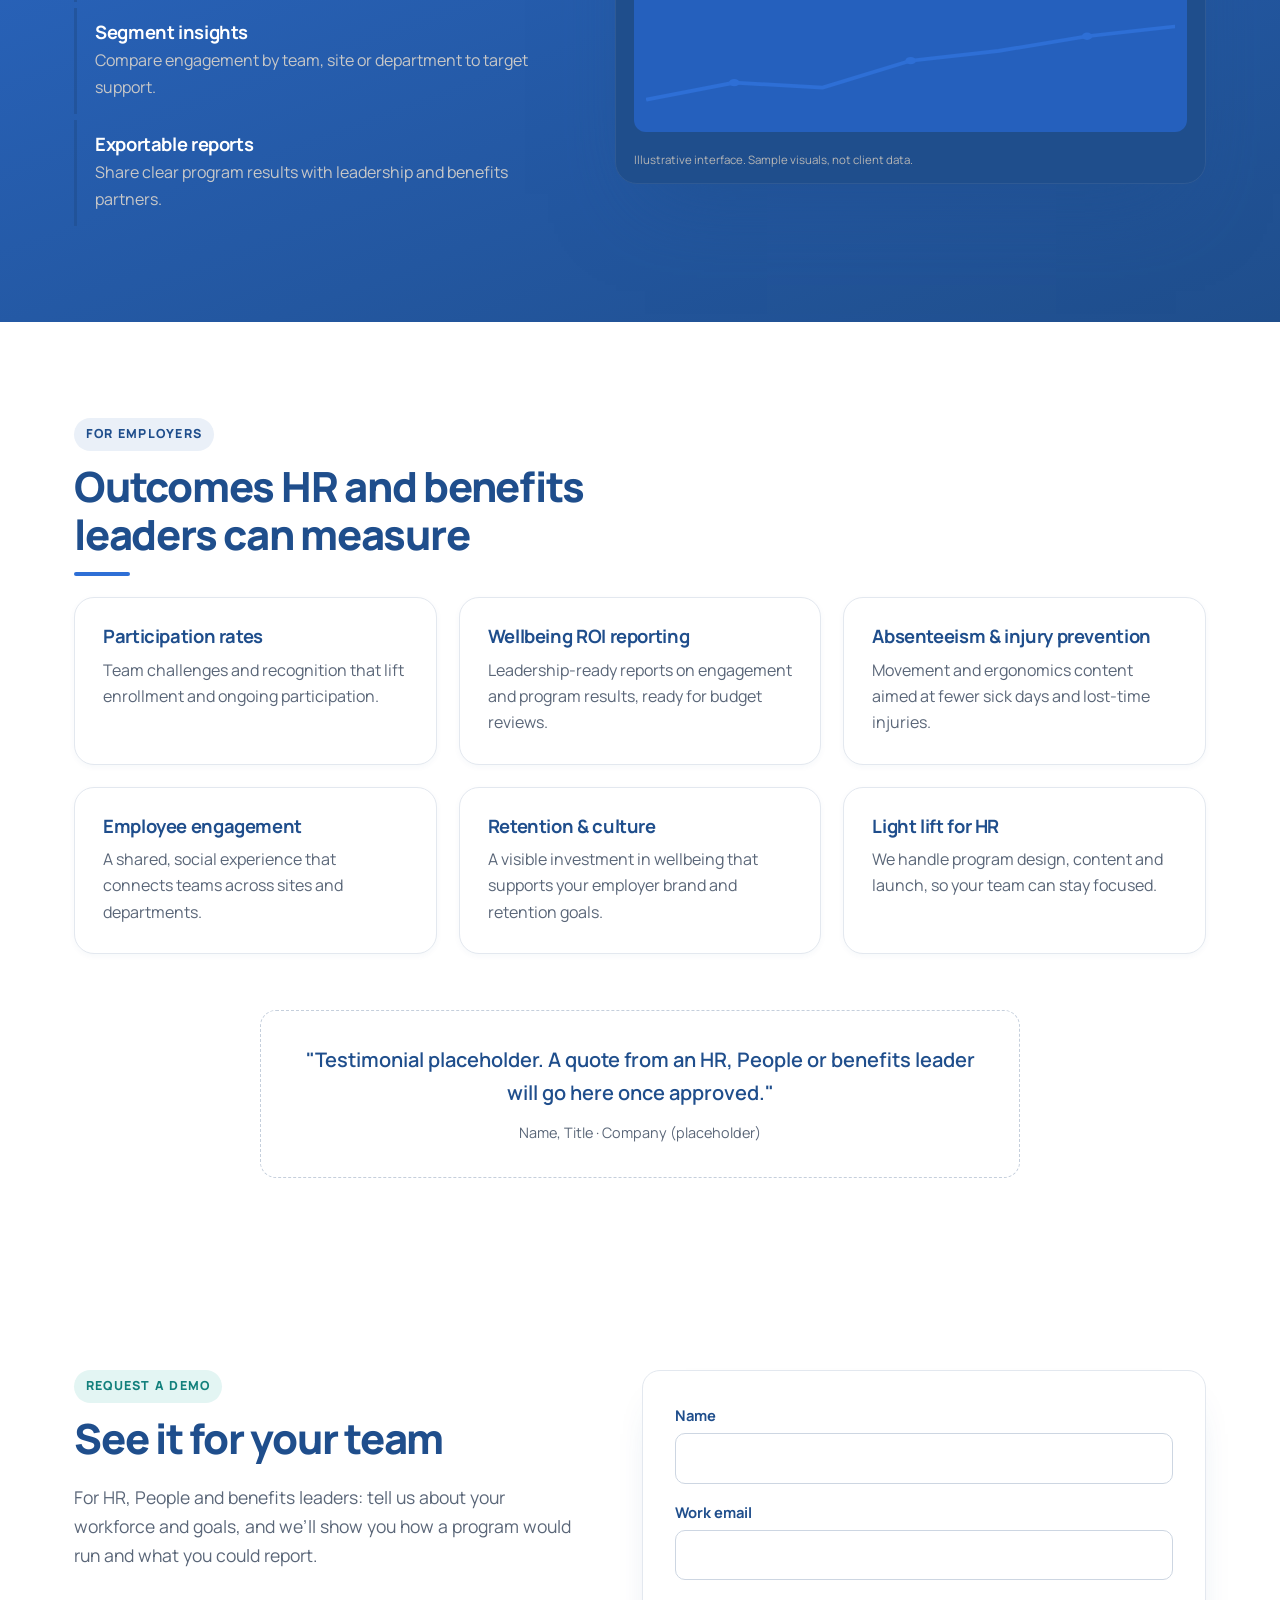
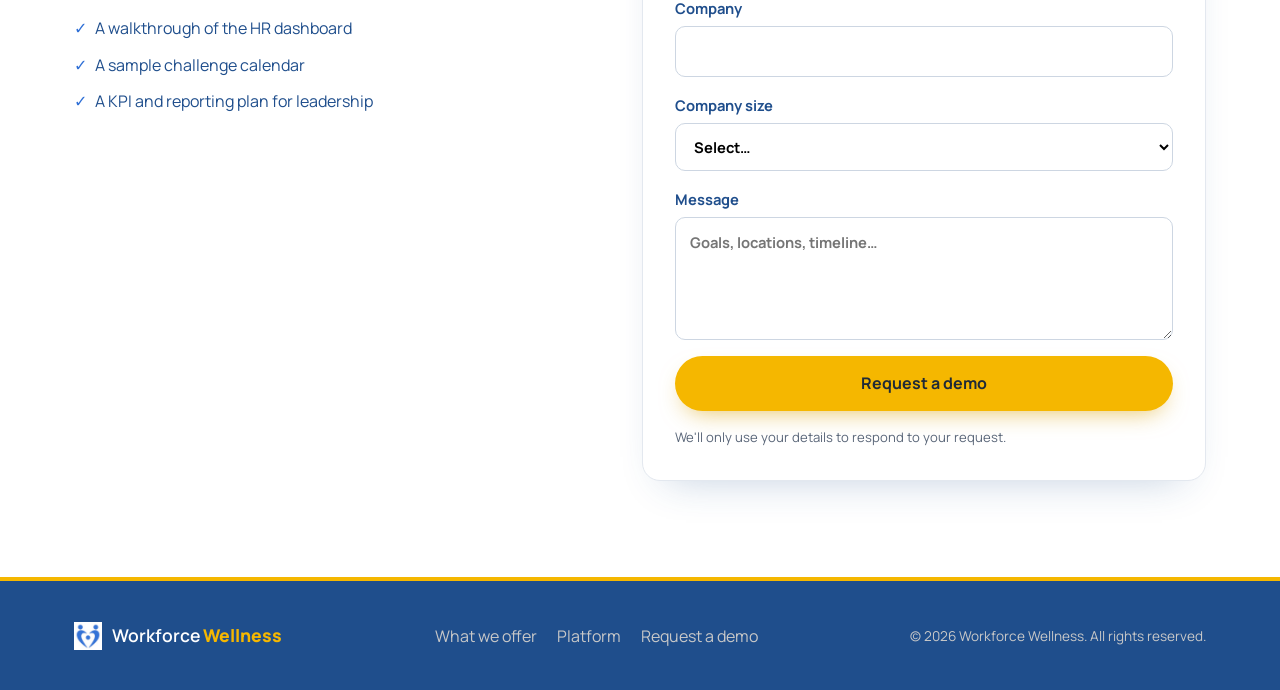
==== commit bf2fa7d0: "BTG preview (local only)" ====
--- a/index.html
+++ b/index.html
@@ -24,7 +24,7 @@
 <a class="skip" href="#main">Skip to content</a>
 <header class="nav">
   <div class="wrap nav-in">
-    <a href="#top" class="brand" aria-label="Workforce Wellness home"><img class="brand-logo" src="img/ww-logo-horizontal-rwb.png" alt="Workforce Wellness" width="587" height="169"></a>
+    <a href="#top" class="brand" aria-label="Workforce Wellness home"><img class="brand-logo" src="img/ww-logo-horizontal-btg.png" alt="Workforce Wellness" width="587" height="169"></a>
     <button class="menu-btn" aria-expanded="false" aria-controls="menu">Menu</button>
     <nav id="menu" aria-label="Primary">
       <a href="#solution">What we offer</a><a href="#how">How it works</a><a href="#platform">Platform</a><a href="#employers">For employers</a>
@@ -50,7 +50,7 @@
           <div class="kpi"><small>Challenge streaks</small><strong>—</strong><div class="meter"><b style="width:44%"></b></div></div>
         </div>
         <div class="chart"><small>Engagement trend</small>
-          <svg viewBox="0 0 300 110" preserveAspectRatio="none"><defs><linearGradient id="g" x1="0" x2="0" y1="0" y2="1"><stop offset="0" stop-color="#F26B1D" stop-opacity=".35"/><stop offset="1" stop-color="#F26B1D" stop-opacity="0"/></linearGradient></defs><path d="M0 90 C40 85 60 70 90 72 S150 50 180 46 240 30 300 18 V110 H0Z" fill="url(#g)"/><path d="M0 90 C40 85 60 70 90 72 S150 50 180 46 240 30 300 18" fill="none" stroke="#F26B1D" stroke-width="3"/><path d="M0 100 C60 98 120 92 180 86 S260 74 300 70" fill="none" stroke="#F7A06B" stroke-width="2" stroke-dasharray="5 5"/></svg>
+          <svg viewBox="0 0 300 110" preserveAspectRatio="none"><defs><linearGradient id="g" x1="0" x2="0" y1="0" y2="1"><stop offset="0" stop-color="#F5B700" stop-opacity=".35"/><stop offset="1" stop-color="#F5B700" stop-opacity="0"/></linearGradient></defs><path d="M0 90 C40 85 60 70 90 72 S150 50 180 46 240 30 300 18 V110 H0Z" fill="url(#g)"/><path d="M0 90 C40 85 60 70 90 72 S150 50 180 46 240 30 300 18" fill="none" stroke="#F5B700" stroke-width="3"/><path d="M0 100 C60 98 120 92 180 86 S260 74 300 70" fill="none" stroke="#FFE07A" stroke-width="2" stroke-dasharray="5 5"/></svg>
         </div>
         <div class="bars"><small>By department</small><div><b style="height:60%"></b><b style="height:85%"></b><b style="height:45%"></b><b style="height:70%"></b><b style="height:92%"></b><b style="height:55%"></b></div></div>
       </div>
--- a/css/style.css
+++ b/css/style.css
@@ -57,7 +57,7 @@
 .form{background:#fff;border:1px solid var(--line);border-radius:18px;padding:32px;display:grid;gap:16px;box-shadow:0 20px 40px -24px rgba(31,78,140,.3)}
 .form label{display:grid;gap:6px;font-weight:700;font-size:.92rem}
 .form input,.form select,.form textarea{font:inherit;padding:12px 14px;border:1.5px solid #cdd6e2;border-radius:10px;background:#fff}
-.form input:focus,.form select:focus,.form textarea:focus{border-color:var(--green-d);outline:none;box-shadow:0 0 0 3px rgba(242,107,29,.25)}
+.form input:focus,.form select:focus,.form textarea:focus{border-color:var(--green-d);outline:none;box-shadow:0 0 0 3px rgba(217,158,0,.3)}
 .hp{position:absolute;left:-9999px}.fine{font-size:.82rem;color:var(--mut);margin:0}
 .foot{background:#1F4E8C;color:#C8C8C8;padding:40px 0}.foot-in{display:flex;flex-wrap:wrap;gap:24px;justify-content:space-between;align-items:center}
 .foot .brand{color:#fff}.foot .brand b{color:var(--green)}.foot nav{display:flex;gap:20px}.foot nav a{text-decoration:none}.foot p{margin:0;font-size:.85rem}
@@ -76,15 +76,15 @@
 h2{letter-spacing:-.03em}
 .nav{background:rgba(255,255,255,.96);border-bottom:1px solid var(--line)}.nav-in{height:76px}
 nav#menu a:hover{color:var(--green-d)}
-.btn{background:var(--green);border-radius:999px;box-shadow:0 10px 24px -10px rgba(242,107,29,.6)}
+.btn{background:var(--green);border-radius:999px;box-shadow:0 10px 24px -10px rgba(217,158,0,.3)}
 .btn:hover{background:var(--green-d)}
 .btn-ghost{background:#fff;color:var(--navy);box-shadow:inset 0 0 0 2px var(--navy)}.btn-ghost:hover{background:var(--navy);color:#fff}
 .eyebrow{display:inline-block;background:#EAF0F8;color:var(--green-d);padding:6px 12px;border-radius:999px;letter-spacing:.1em}
-.dark .eyebrow{background:rgba(242,107,29,.15);color:#F58A4B}
+.dark .eyebrow{background:rgba(217,158,0,.3);color:#F58A4B}
 .hero{background:radial-gradient(900px 520px at 90% 0%,#DCE6F3,transparent 70%),radial-gradient(600px 400px at 0% 100%,#EAF0F8,transparent),#fff}
 .mock{border-radius:22px;box-shadow:0 40px 80px -30px rgba(31,78,140,.55)}
 .card{border-radius:20px;border-color:var(--line);transition:transform .2s,box-shadow .2s}
-.card:hover{transform:translateY(-3px);box-shadow:0 20px 40px -24px rgba(242,107,29,.45);border-color:#FBCDB0}
+.card:hover{transform:translateY(-3px);box-shadow:0 20px 40px -24px rgba(217,158,0,.3);border-color:#FBCDB0}
 .ic{border-radius:50%;background:var(--green);color:#fff}
 .steps li{border-top:4px solid var(--green)}.steps span{background:var(--green)}
 .dark{background:linear-gradient(160deg,#2E6FD6,#1F4E8C)}
@@ -141,3 +141,34 @@
 #engagement .ic svg{display:block}
 @media(max-width:1024px){.grid4{grid-template-columns:1fr 1fr}}
 @media(max-width:640px){.grid4{grid-template-columns:1fr}}
+/* ---- Teal third accent (#1BA5A0). Blue leads, orange = CTAs, teal = supporting pop. ---- */
+:root{--teal:#1BA5A0;--teal-d:#12807C;--teal-l:#E3F5F3}
+.ticks li::before,.list li::before{color:var(--teal)}
+.meter b,.lb-r b{background:var(--teal)}
+.bars b{background:linear-gradient(#5CC9C4,var(--teal))}
+.kpi strong{color:#8FE0DB}
+#engagement{background:var(--teal-l)}
+#engagement .eyebrow,#how .eyebrow,#demo .eyebrow{background:var(--teal-l);color:var(--teal-d);box-shadow:none}
+#engagement .eyebrow{background:#fff;box-shadow:inset 0 0 0 1px rgba(27,165,160,.35)}
+#engagement .ic{background:var(--teal);box-shadow:0 8px 18px -10px rgba(18,128,124,.7)}
+#engagement .card{border-top:4px solid var(--teal)}
+#how h2::after,#engagement h2::after{content:"";display:block;width:56px;height:4px;border-radius:2px;background:var(--teal);margin-top:14px}
+.steps span{background:var(--teal)}
+.steps li{border-top-color:var(--teal)}
+#platform .feat-list article:hover{border-color:var(--teal)}
+/* ---- BTG preview: blue leads, teal cool accent, GOLD warm CTA (replaces orange) ---- */
+:root{--green:#F5B700;--green-d:#D99E00;--gold:#F5B700;--gold-d:#D99E00;--gold-l:#FFE07A;--btn-ink:#1F2A37}
+h1 span{color:var(--navy);background:linear-gradient(transparent 62%,var(--gold-l) 62%,var(--gold-l) 92%,transparent 92%)}
+.eyebrow{color:var(--navy)}.dark .eyebrow{background:rgba(245,183,0,.16);color:var(--gold-l)}
+.role{color:var(--teal-d)}.brand b{color:var(--ink)}.foot .brand b{color:var(--gold)}
+.btn,nav#menu a.btn{background:var(--gold);color:var(--btn-ink);box-shadow:0 10px 24px -10px rgba(217,158,0,.65)}
+.btn:hover,.btn:focus-visible{background:var(--gold-d);color:var(--btn-ink);box-shadow:0 12px 28px -10px rgba(217,158,0,.7)}
+.btn:active{background:#C28D00;color:var(--btn-ink)}
+.ic{background:var(--teal);color:#fff}
+:focus-visible{outline-color:var(--teal)}
+.foot{border-top-color:var(--gold)}
+.steps li{border-top-color:var(--teal)}
+.draft{background:var(--gold-l);color:#3a2e00}
+.btn-ghost{background:#fff;color:var(--navy);box-shadow:inset 0 0 0 2px var(--navy)}
+.btn-ghost:hover,.btn-ghost:focus-visible{background:#fff;color:var(--navy);box-shadow:inset 0 0 0 2px var(--teal),0 10px 24px -14px rgba(31,78,140,.5)}
+.btn-ghost:active{background:var(--teal-l);color:var(--ink)}
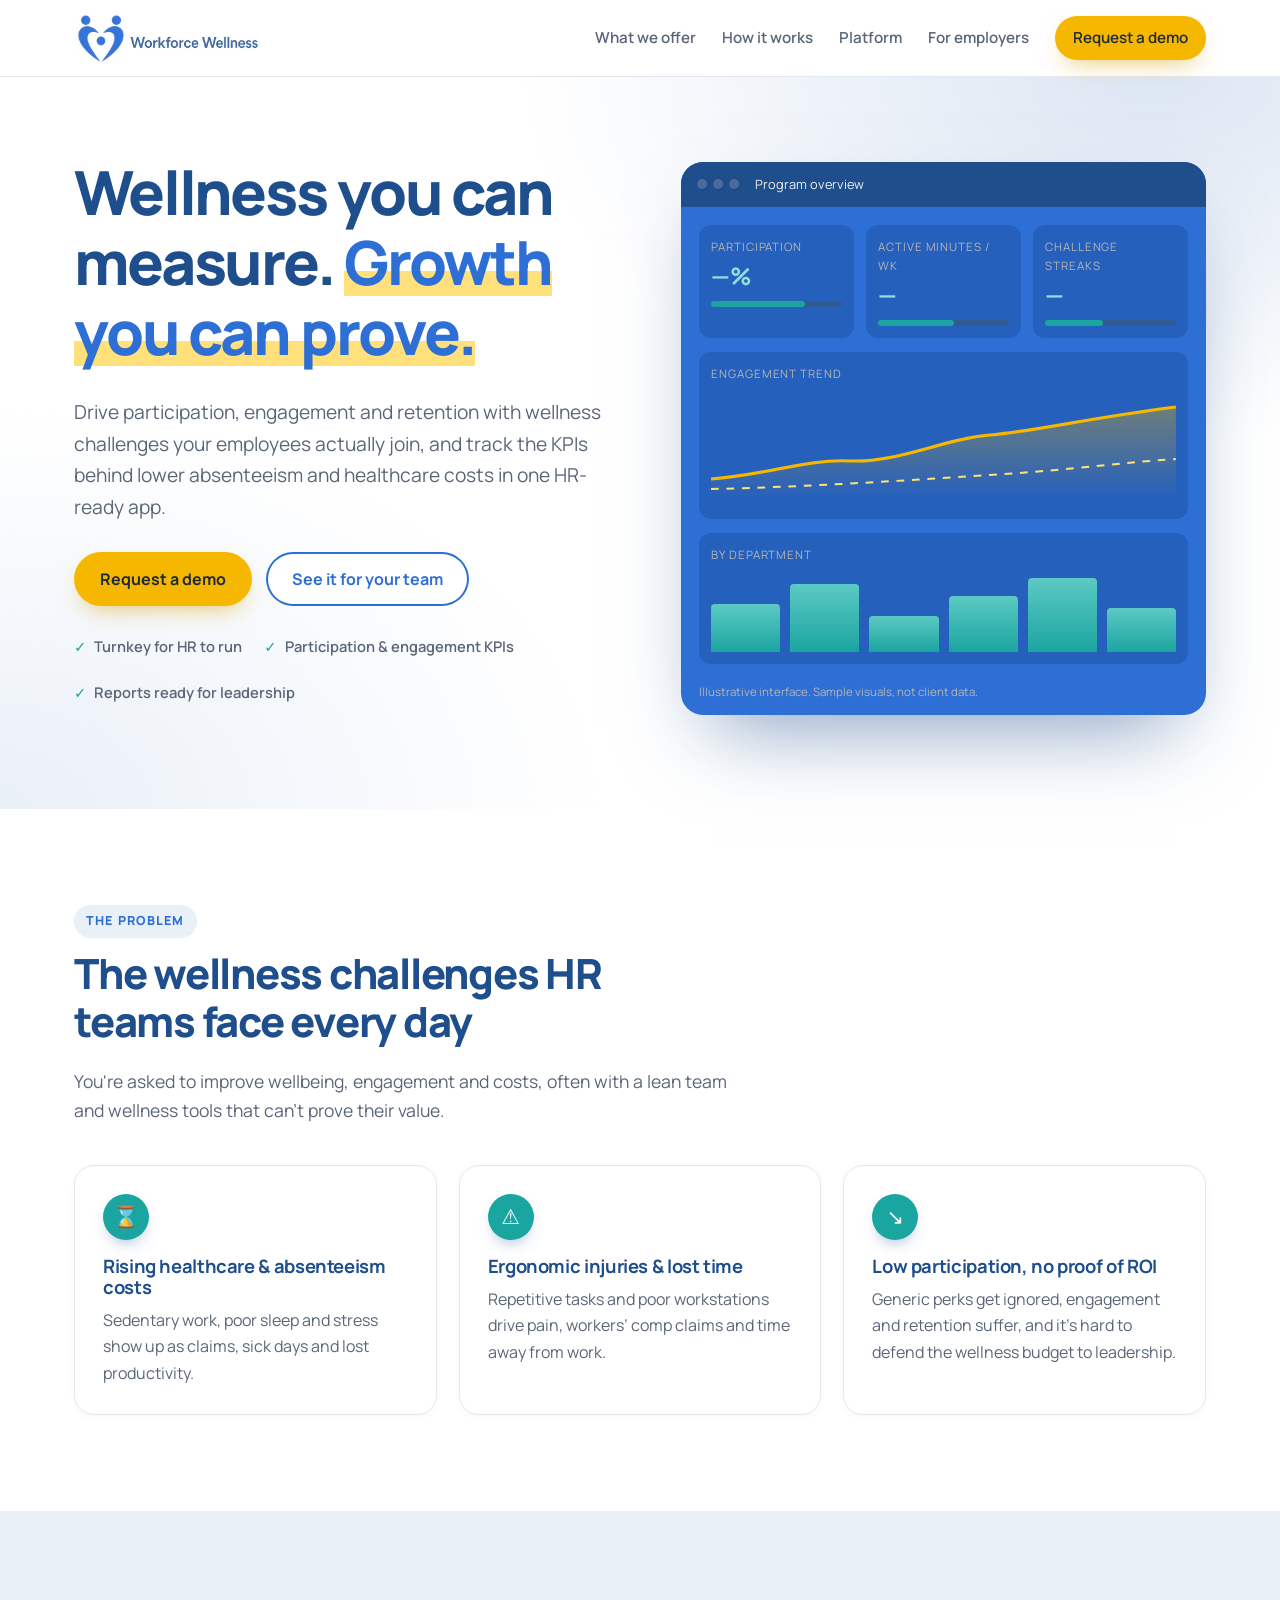
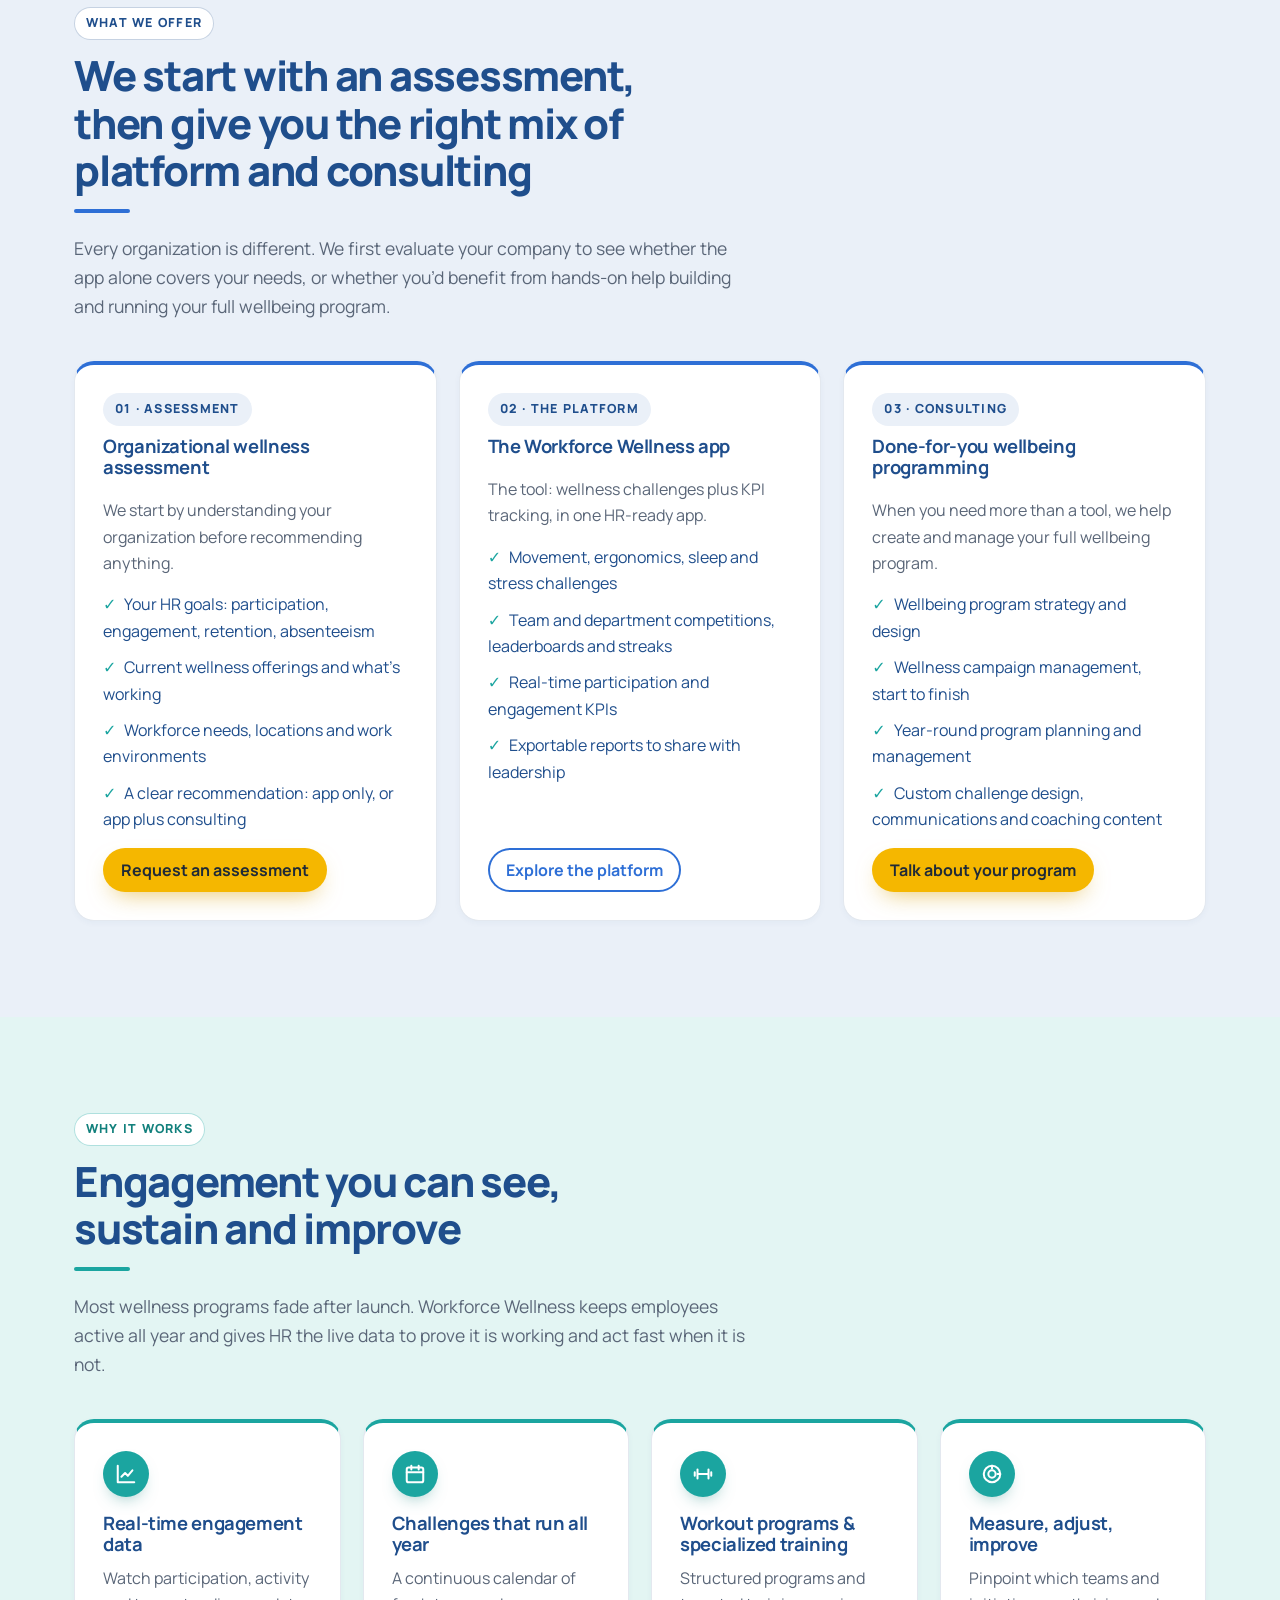
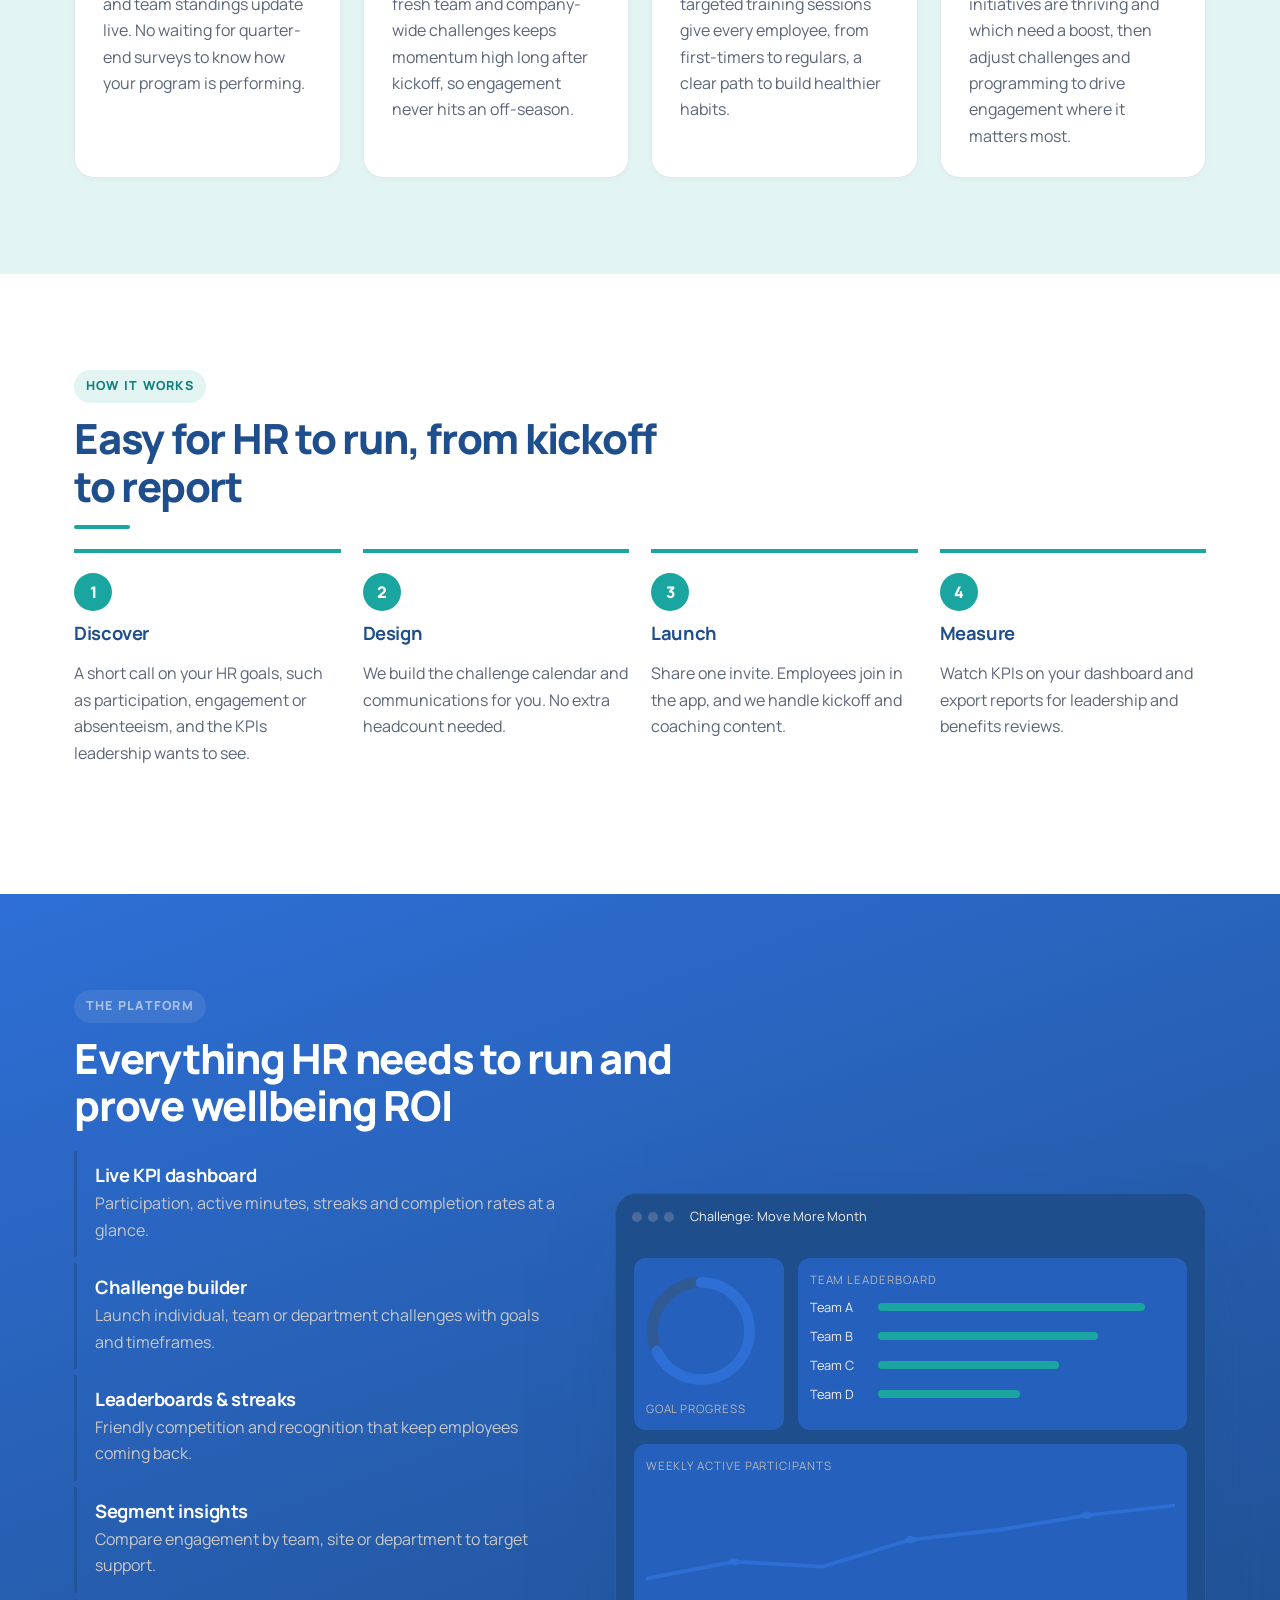
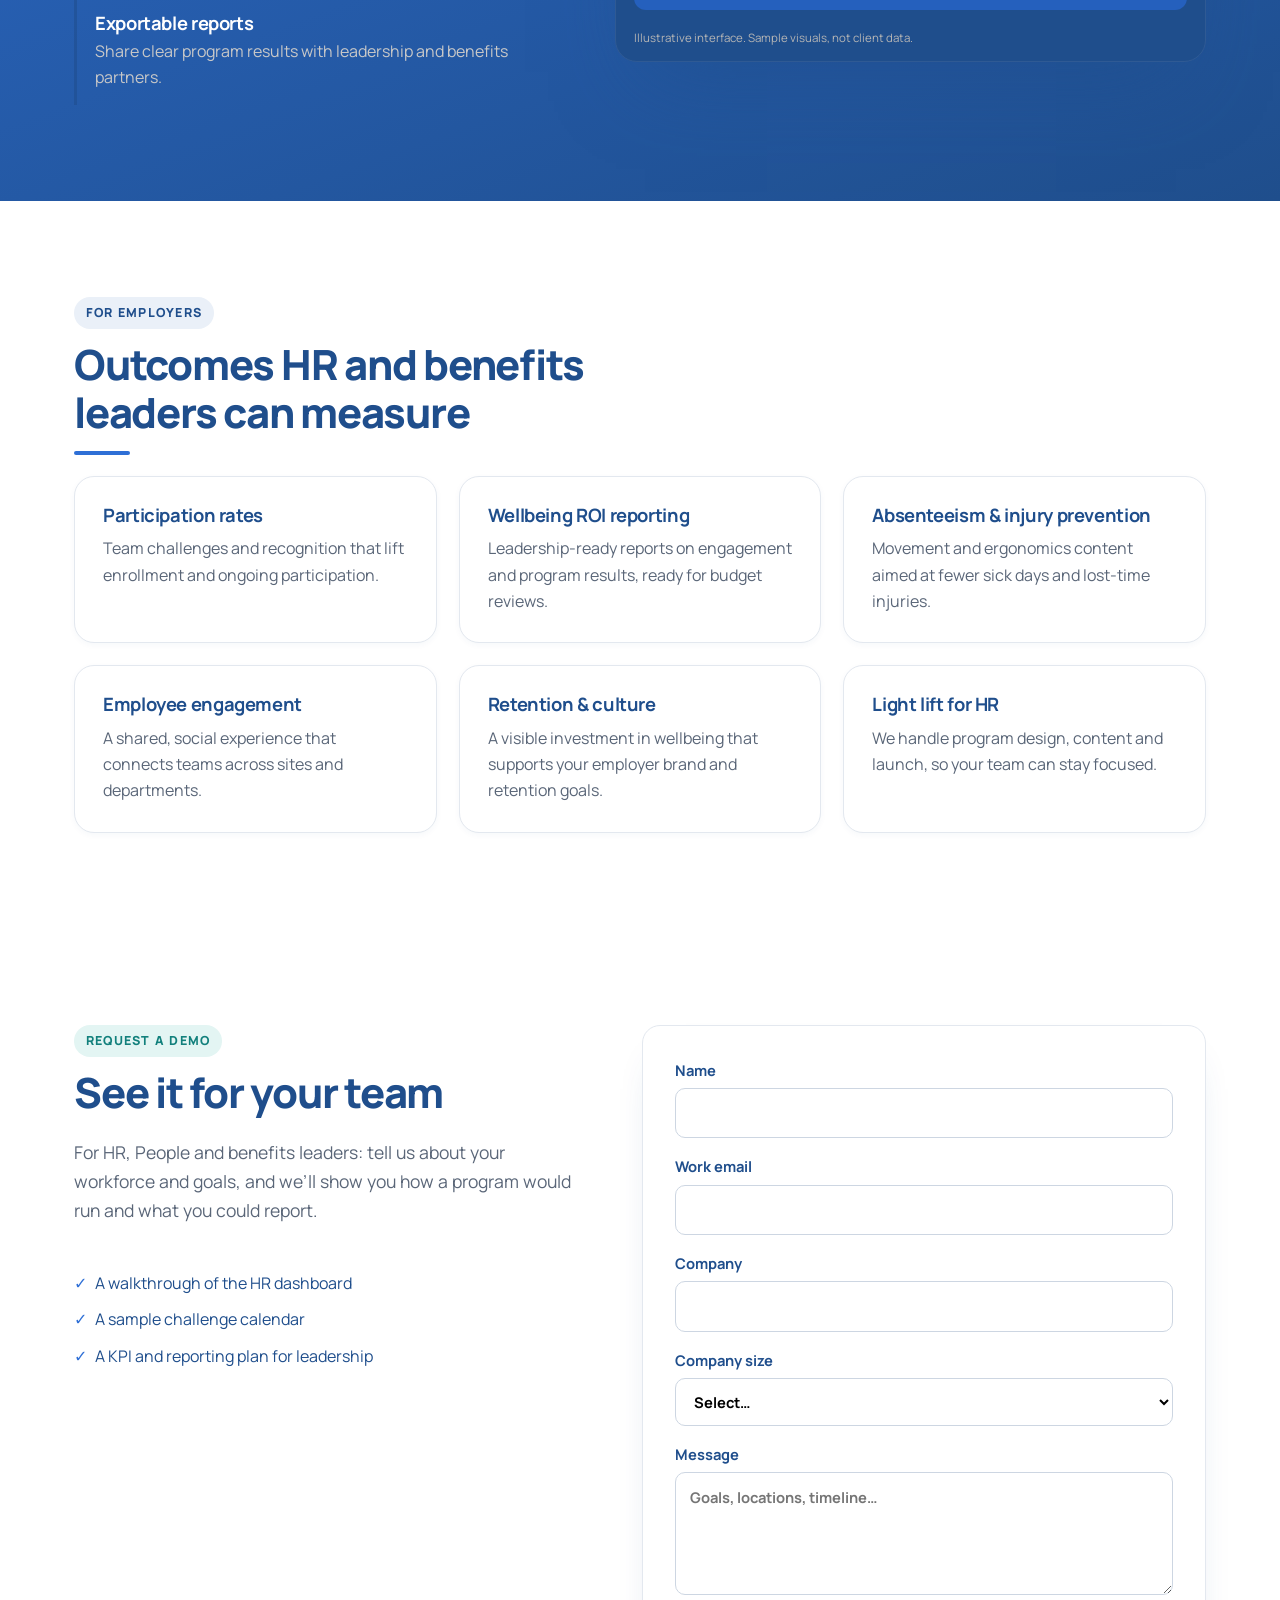
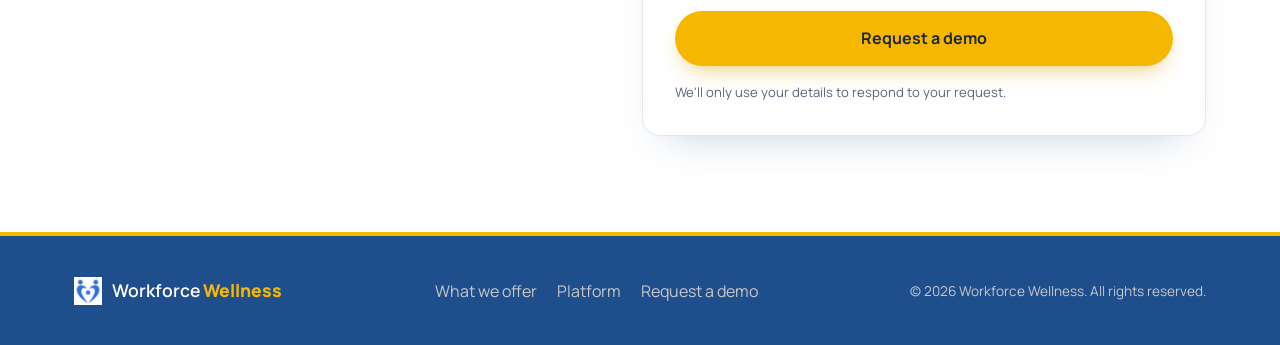
==== commit 02979744: "Remove placeholder customer logos strip and placeholder testimonial" ====
--- a/index.html
+++ b/index.html
@@ -1,6 +1,14 @@
 <!doctype html>
 <html lang="en">
 <head>
+<!-- Google tag (gtag.js) -->
+<script async src="https://www.googletagmanager.com/gtag/js?id=G-YD9BQ7WF0L"></script>
+<script>
+  window.dataLayer = window.dataLayer || [];
+  function gtag(){dataLayer.push(arguments);}
+  gtag('js', new Date());
+  gtag('config', 'G-YD9BQ7WF0L');
+</script>
 <meta charset="utf-8">
 <meta name="robots" content="noindex,nofollow">
 <meta name="viewport" content="width=device-width,initial-scale=1">
@@ -59,12 +67,6 @@
   </div>
 </section>
 
-<section class="logos" aria-label="Customer logos (placeholder)">
-  <div class="wrap">
-    <ul><li>Logo placeholder</li><li>Logo placeholder</li><li>Logo placeholder</li><li>Logo placeholder</li><li>Logo placeholder</li></ul>
-  </div>
-</section>
-
 <section class="sec" id="problem">
   <div class="wrap">
     <p class="eyebrow">The problem</p>
@@ -164,10 +166,6 @@
       <article class="card"><h3>Retention &amp; culture</h3><p>A visible investment in wellbeing that supports your employer brand and retention goals.</p></article>
       <article class="card"><h3>Light lift for HR</h3><p>We handle program design, content and launch, so your team can stay focused.</p></article>
     </div>
-    <figure class="quote">
-      <blockquote>"Testimonial placeholder. A quote from an HR, People or benefits leader will go here once approved."</blockquote>
-      <figcaption>Name, Title · Company (placeholder)</figcaption>
-    </figure>
   </div>
 </section>
 
--- a/css/style.css
+++ b/css/style.css
@@ -1,5 +1,5 @@
 @font-face{font-family:"Manrope";src:url("../fonts/Manrope-var.woff2") format("woff2");font-weight:200 800;font-display:swap}
-:root{--navy:#2E6FD6;--navy2:#2560BD;--green:#F26B1D;--green-d:#D9560F;--ink:#1F4E8C;--mut:#5A6678;--bg:#F6F8FB;--line:#E3E8EF}
+:root{--navy:#2E6FD6;--navy2:#2560BD;--green:#F5B700;--green-d:#D99E00;--ink:#1F4E8C;--mut:#5A6678;--bg:#F6F8FB;--line:#E3E8EF}
 *{box-sizing:border-box}html{scroll-behavior:smooth;scroll-padding-top:80px}
 body{margin:0;font:16px/1.65 Manrope,system-ui,sans-serif;color:var(--ink);background:#fff}
 img{max-width:100%;height:auto;display:block}a{color:inherit}
